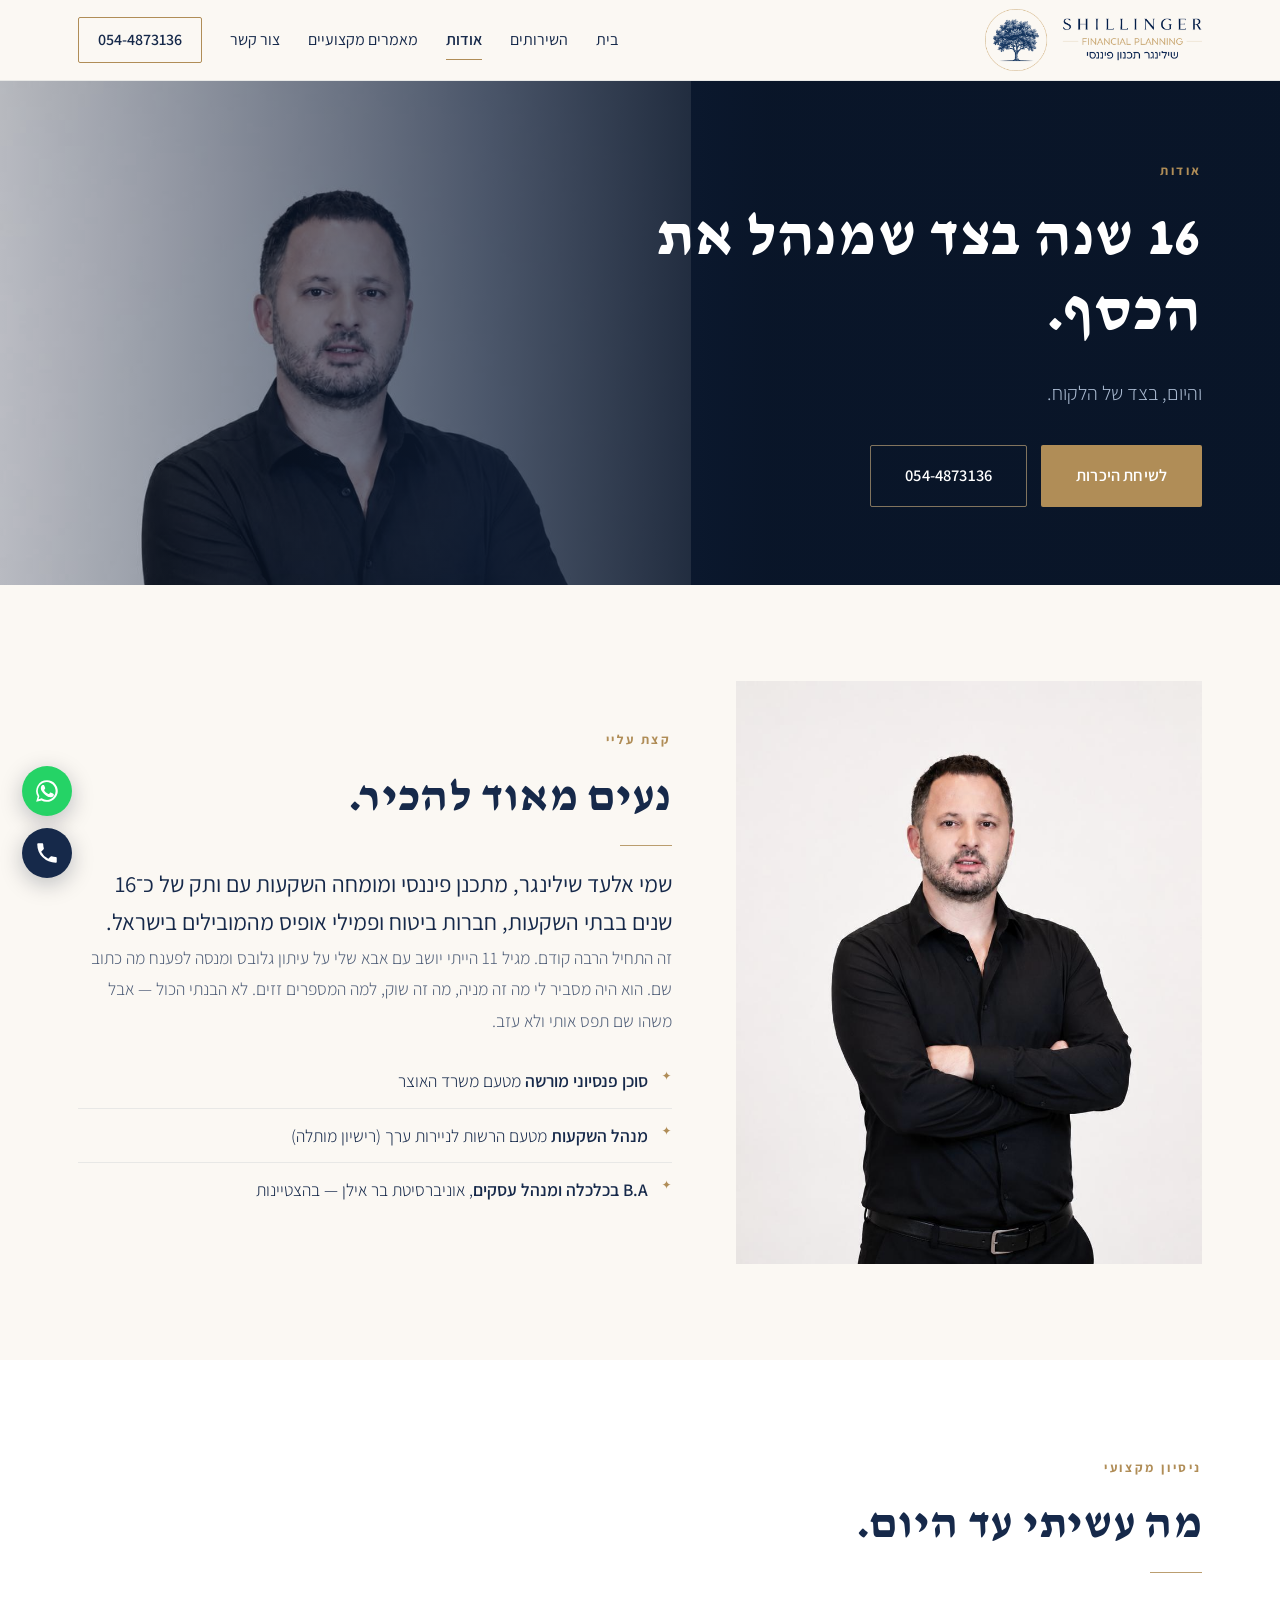
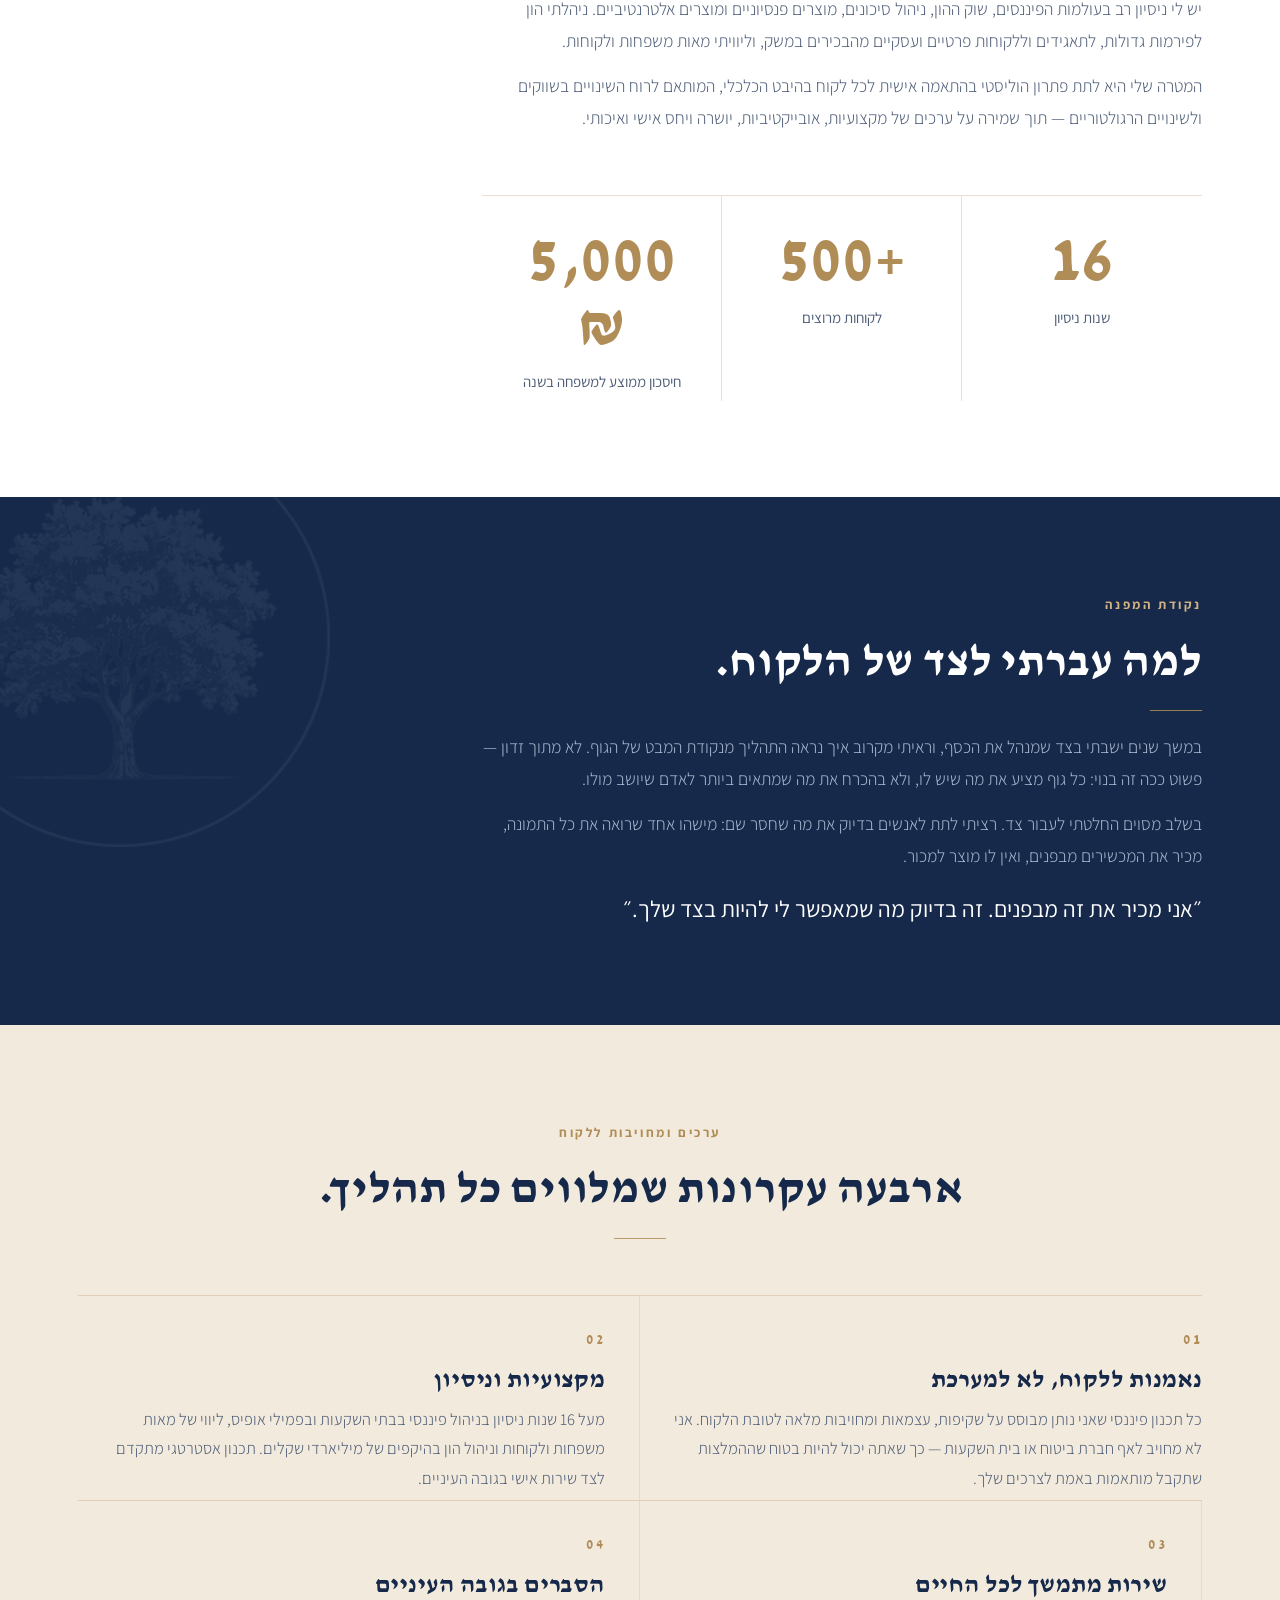
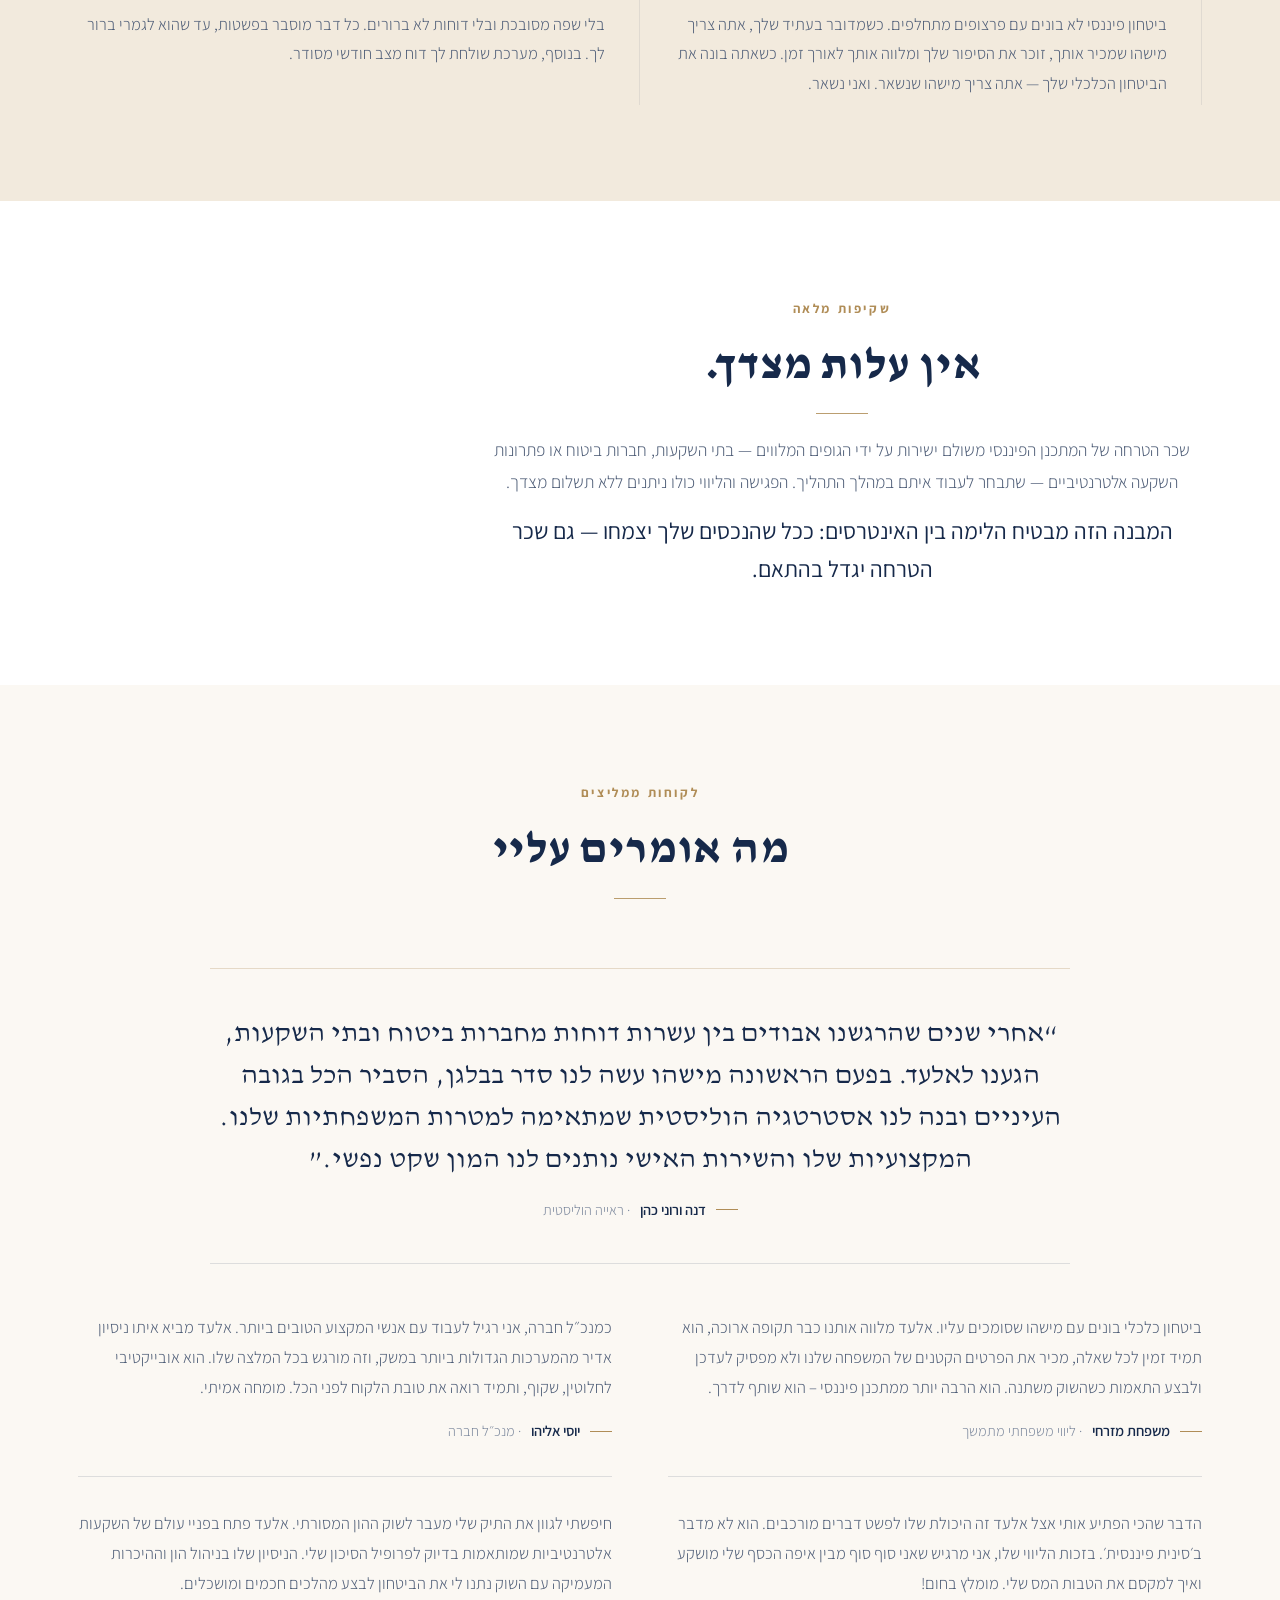
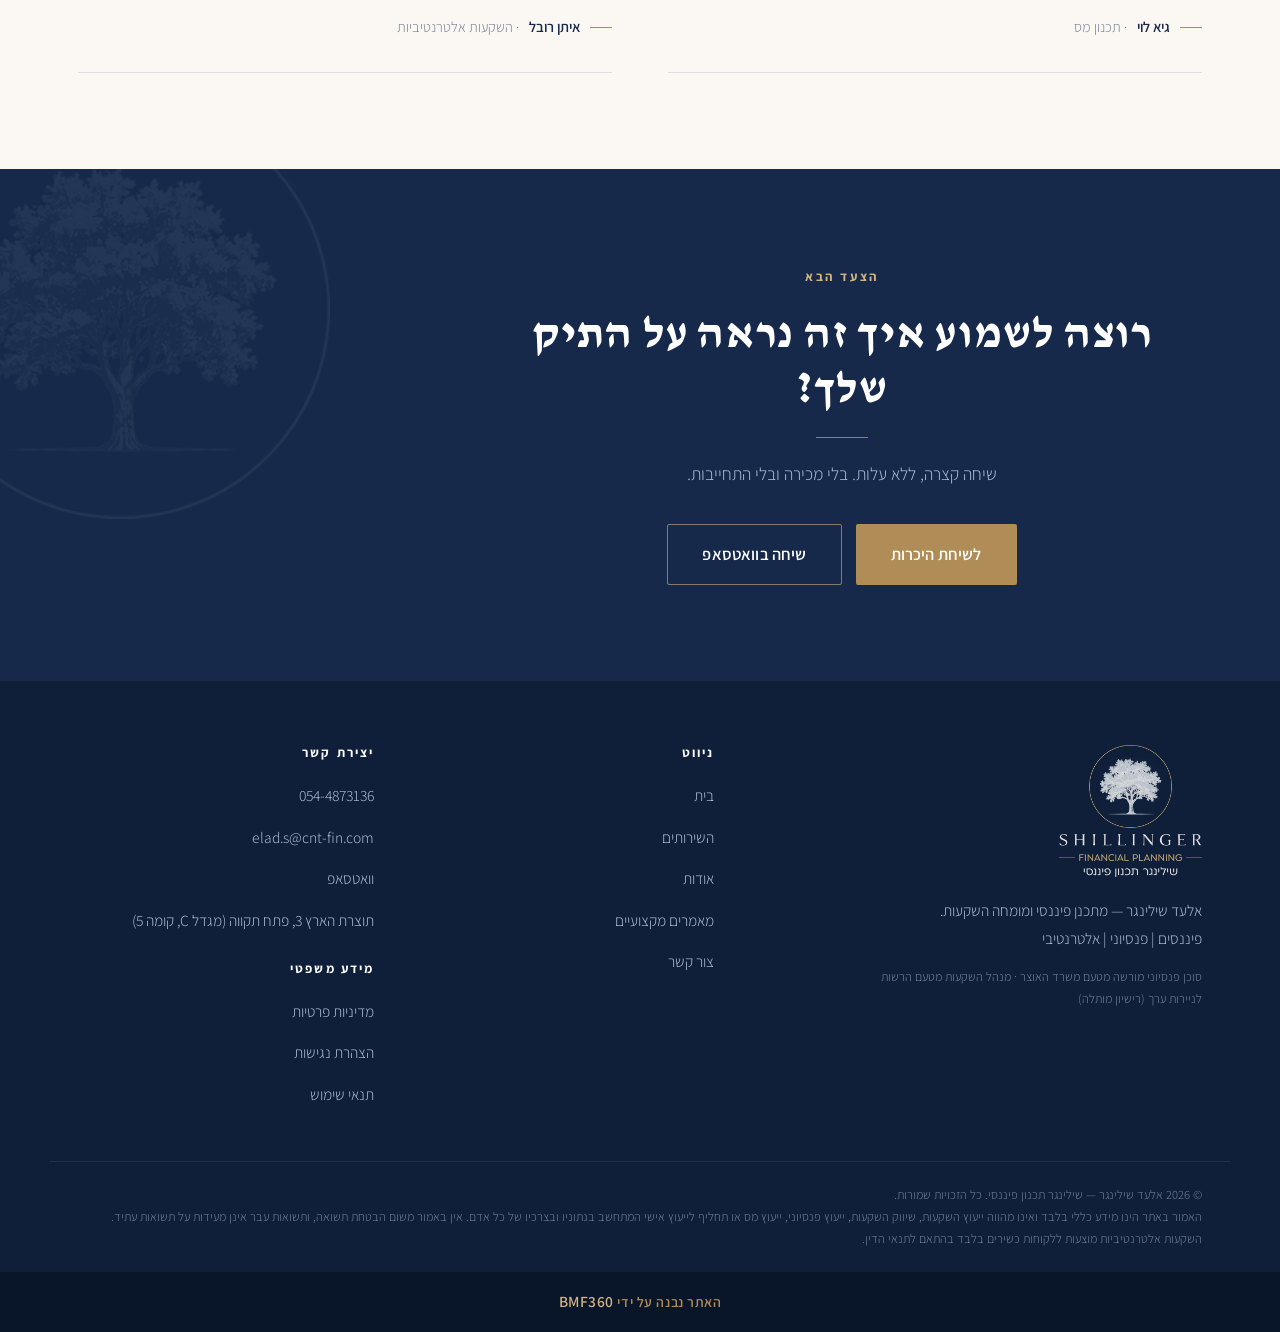
==== about.html @ 5475d2f5 "החלפת פונט הכותרות ל-David Libre - כותרות: David Libre במקום Noto Serif Hebrew. סריף עברי חם ומעוגן " ====
<!DOCTYPE html>
<html lang="he" dir="rtl">
<head>
<meta charset="utf-8">
<meta name="viewport" content="width=device-width,initial-scale=1">
<title>אודות אלעד שילינגר | מתכנן פיננסי ומומחה השקעות</title>
<meta name="description" content="אלעד שילינגר — מתכנן פיננסי ומומחה השקעות, 16 שנות ותק בבתי השקעות, חברות ביטוח ופמילי אופיס. סוכן פנסיוני מורשה ומנהל השקעות מוסמך.">
<meta property="og:title" content="אודות אלעד שילינגר | מתכנן פיננסי ומומחה השקעות">
<meta property="og:description" content="אלעד שילינגר — מתכנן פיננסי ומומחה השקעות, 16 שנות ותק בבתי השקעות, חברות ביטוח ופמילי אופיס. סוכן פנסיוני מורשה ומנהל השקעות מוסמך.">
<meta property="og:image" content="assets/img/brand/logo-horizontal.png">
<meta property="og:type" content="website">
<meta property="og:locale" content="he_IL">
<link rel="icon" type="image/png" href="assets/img/brand/favicon.png">
<link rel="preconnect" href="https://fonts.googleapis.com">
<link rel="preconnect" href="https://fonts.gstatic.com" crossorigin>
<link href="https://fonts.googleapis.com/css2?family=David+Libre:wght@400;500;700&family=Assistant:wght@200;300;400;600;700&display=swap" rel="stylesheet">
<link rel="stylesheet" href="assets/css/style.css">
<script type="application/ld+json">
{
  "@context":"https://schema.org",
  "@type":"FinancialService",
  "name":"שילינגר תכנון פיננסי",
  "founder":{"@type":"Person","name":"אלעד שילינגר","jobTitle":"מתכנן פיננסי ומומחה השקעות"},
  "telephone":"+972-54-4873136",
  "email":"elad.s@cnt-fin.com",
  "areaServed":"IL",
  "address":{"@type":"PostalAddress","streetAddress":"תוצרת הארץ 3, מגדל C קומה 5","addressLocality":"פתח תקווה","addressCountry":"IL"}
}
</script>
</head>
<body>

<header class="header">
  <div class="header__inner">
    <a class="brand" href="index.html" aria-label="שילינגר תכנון פיננסי — לעמוד הבית">
      <img src="assets/img/brand/logo-horizontal.png" alt="שילינגר תכנון פיננסי">
    </a>
    <button class="nav__toggle" aria-label="פתיחת תפריט" aria-expanded="false"><span></span><span></span><span></span></button>
    <nav class="nav">
      <a href="index.html">בית</a>
      <a href="services.html">השירותים</a>
      <a href="about.html" aria-current="page">אודות</a>
      <a href="articles.html">מאמרים מקצועיים</a>
      <a href="contact.html">צור קשר</a>
      <a class="nav__cta" href="tel:0544873136">054-4873136</a>
    </nav>
  </div>
</header>

<section class="hero hero--page">
  <img class="hero__bg" src="assets/img/elad.jpg" alt="">
  <div class="hero__inner">
    <div class="hero__content">
      <span class="eyebrow">אודות</span>
      <h1>16 שנה בצד שמנהל את הכסף.</h1>
      <p class="hero__sub">והיום, בצד של הלקוח.</p>
      <div class="btn-row">
        <a class="btn btn--primary" href="contact.html">לשיחת היכרות</a>
        <a class="btn btn--ghost-light" href="tel:0544873136">054-4873136</a>
      </div>
    </div>
  </div>
</section>

<section class="section section--cream">
  <div class="container reveal">
    <div class="split">
      <div class="split__media">
        <img src="assets/img/elad.jpg" alt="אלעד שילינגר">
      </div>
      <div>
        <span class="eyebrow">קצת עליי</span>
        <h2>נעים מאוד להכיר.</h2>
        <hr class="rule">
        <p class="lead">
          שמי אלעד שילינגר, מתכנן פיננסי ומומחה השקעות עם ותק של כ־16 שנים
          בבתי השקעות, חברות ביטוח ופמילי אופיס מהמובילים בישראל.
        </p>
        <p class="body">
          זה התחיל הרבה קודם. מגיל 11 הייתי יושב עם אבא שלי על עיתון גלובס
          ומנסה לפענח מה כתוב שם. הוא היה מסביר לי מה זה מניה, מה זה שוק,
          למה המספרים זזים. לא הבנתי הכול — אבל משהו שם תפס אותי ולא עזב.
        </p>
        <ul class="icon-list" style="margin-top:18px">
          <li><span class="ico">✦</span><span><strong>סוכן פנסיוני מורשה</strong> מטעם משרד האוצר</span></li>
          <li><span class="ico">✦</span><span><strong>מנהל השקעות</strong> מטעם הרשות לניירות ערך (רישיון מותלה)</span></li>
          <li><span class="ico">✦</span><span><strong>B.A בכלכלה ומנהל עסקים</strong>, אוניברסיטת בר אילן — בהצטיינות</span></li>
        </ul>
      </div>
    </div>
  </div>
</section>

<section class="section section--white">
  <div class="container reveal">
    <div class="shead">
      <span class="eyebrow">ניסיון מקצועי</span>
      <h2>מה עשיתי עד היום.</h2>
      <hr class="rule">
      <p class="body">
        יש לי ניסיון רב בעולמות הפיננסים, שוק ההון, ניהול סיכונים, מוצרים
        פנסיוניים ומוצרים אלטרנטיביים. ניהלתי הון לפירמות גדולות, לתאגידים
        וללקוחות פרטיים ועסקיים מהבכירים במשק, וליוויתי מאות משפחות ולקוחות.
      </p>
      <p class="body" style="margin-top:14px">
        המטרה שלי היא לתת פתרון הוליסטי בהתאמה אישית לכל לקוח בהיבט הכלכלי,
        המותאם לרוח השינויים בשווקים ולשינויים הרגולטוריים — תוך שמירה על ערכים
        של מקצועיות, אובייקטיביות, יושרה ויחס אישי ואיכותי.
      </p>
      <div class="figures">
        <div><div class="figures__n">16</div><div class="figures__l">שנות ניסיון</div></div>
        <div><div class="figures__n">+500</div><div class="figures__l">לקוחות מרוצים</div></div>
        <div><div class="figures__n">5,000 ₪</div><div class="figures__l">חיסכון ממוצע למשפחה בשנה</div></div>
      </div>
    </div>
  </div>
</section>

<section class="section section--navy">
  <div class="container reveal">
    <div class="shead">
      <span class="eyebrow">נקודת המפנה</span>
      <h2>למה עברתי לצד של הלקוח.</h2>
      <hr class="rule">
      <p class="body">
        במשך שנים ישבתי בצד שמנהל את הכסף, וראיתי מקרוב איך נראה התהליך מנקודת
        המבט של הגוף. לא מתוך זדון — פשוט ככה זה בנוי: כל גוף מציע את מה שיש לו,
        ולא בהכרח את מה שמתאים ביותר לאדם שיושב מולו.
      </p>
      <p class="body" style="margin-top:14px">
        בשלב מסוים החלטתי לעבור צד. רציתי לתת לאנשים בדיוק את מה שחסר שם:
        מישהו אחד שרואה את כל התמונה, מכיר את המכשירים מבפנים, ואין לו מוצר
        למכור.
      </p>
      <p class="lead" style="margin-top:20px">״אני מכיר את זה מבפנים. זה בדיוק מה שמאפשר לי להיות בצד שלך.״</p>
    </div>
  </div>
</section>

<section class="section section--cream2">
  <div class="container reveal">
    <div class="shead shead--center">
      <span class="eyebrow">ערכים ומחויבות ללקוח</span>
      <h2>ארבעה עקרונות שמלווים כל תהליך.</h2>
      <hr class="rule">
    </div>
    <div class="cols" style="grid-template-columns:repeat(2,1fr)">
      <article>
        <div class="cols__n">01</div>
        <h3>נאמנות ללקוח, לא למערכת</h3>
        <p>
          כל תכנון פיננסי שאני נותן מבוסס על שקיפות, עצמאות ומחויבות מלאה לטובת
          הלקוח. אני לא מחויב לאף חברת ביטוח או בית השקעות — כך שאתה יכול להיות
          בטוח שההמלצות שתקבל מותאמות באמת לצרכים שלך.
        </p>
      </article>
      <article>
        <div class="cols__n">02</div>
        <h3>מקצועיות וניסיון</h3>
        <p>
          מעל 16 שנות ניסיון בניהול פיננסי בבתי השקעות ובפמילי אופיס, ליווי של
          מאות משפחות ולקוחות וניהול הון בהיקפים של מיליארדי שקלים. תכנון
          אסטרטגי מתקדם לצד שירות אישי בגובה העיניים.
        </p>
      </article>
      <article>
        <div class="cols__n">03</div>
        <h3>שירות מתמשך לכל החיים</h3>
        <p>
          ביטחון פיננסי לא בונים עם פרצופים מתחלפים. כשמדובר בעתיד שלך, אתה צריך
          מישהו שמכיר אותך, זוכר את הסיפור שלך ומלווה אותך לאורך זמן.
          כשאתה בונה את הביטחון הכלכלי שלך — אתה צריך מישהו שנשאר. ואני נשאר.
        </p>
      </article>
      <article>
        <div class="cols__n">04</div>
        <h3>הסברים בגובה העיניים</h3>
        <p>
          בלי שפה מסובכת ובלי דוחות לא ברורים. כל דבר מוסבר בפשטות, עד שהוא
          לגמרי ברור לך. בנוסף, מערכת שולחת לך דוח מצב חודשי מסודר.
        </p>
      </article>
    </div>
  </div>
</section>

<section class="section section--white">
  <div class="container reveal center">
    <div class="shead">
      <span class="eyebrow">שקיפות מלאה</span>
      <h2>אין עלות מצדך.</h2>
      <hr class="rule">
      <p class="body">
        שכר הטרחה של המתכנן הפיננסי משולם ישירות על ידי הגופים המלווים — בתי
        השקעות, חברות ביטוח או פתרונות השקעה אלטרנטיביים — שתבחר לעבוד איתם
        במהלך התהליך. הפגישה והליווי כולו ניתנים ללא תשלום מצדך.
      </p>
      <p class="lead" style="margin-top:16px">
        המבנה הזה מבטיח הלימה בין האינטרסים: ככל שהנכסים שלך יצמחו — גם שכר הטרחה יגדל בהתאם.
      </p>
    </div>
  </div>
</section>

<section class="section section--cream" id="testimonials-about">
  <div class="container reveal">
    <div class="shead shead--center">
      <span class="eyebrow">לקוחות ממליצים</span>
      <h2>מה אומרים עליי</h2>
      <hr class="rule">
    </div>
    <div class="tst">
      <blockquote class="tst__feature">
        <p>&ldquo;אחרי שנים שהרגשנו אבודים בין עשרות דוחות מחברות ביטוח ובתי השקעות, הגענו לאלעד. בפעם הראשונה מישהו עשה לנו סדר בבלגן, הסביר הכל בגובה העיניים ובנה לנו אסטרטגיה הוליסטית שמתאימה למטרות המשפחתיות שלנו. המקצועיות שלו והשירות האישי נותנים לנו המון שקט נפשי.&rdquo;</p>
        <div class="tst__by" style="justify-content:center">דנה ורוני כהן <span>· ראייה הוליסטית</span></div>
      </blockquote>
      <div class="tst__grid">
      <article class="tst__item">
        <p>ביטחון כלכלי בונים עם מישהו שסומכים עליו. אלעד מלווה אותנו כבר תקופה ארוכה, הוא תמיד זמין לכל שאלה, מכיר את הפרטים הקטנים של המשפחה שלנו ולא מפסיק לעדכן ולבצע התאמות כשהשוק משתנה. הוא הרבה יותר ממתכנן פיננסי – הוא שותף לדרך.</p>
        <div class="tst__by">משפחת מזרחי <span>· ליווי משפחתי מתמשך</span></div>
      </article>
      <article class="tst__item">
        <p>כמנכ״ל חברה, אני רגיל לעבוד עם אנשי המקצוע הטובים ביותר. אלעד מביא איתו ניסיון אדיר מהמערכות הגדולות ביותר במשק, וזה מורגש בכל המלצה שלו. הוא אובייקטיבי לחלוטין, שקוף, ותמיד רואה את טובת הלקוח לפני הכל. מומחה אמיתי.</p>
        <div class="tst__by">יוסי אליהו <span>· מנכ״ל חברה</span></div>
      </article>
      <article class="tst__item">
        <p>הדבר שהכי הפתיע אותי אצל אלעד זה היכולת שלו לפשט דברים מורכבים. הוא לא מדבר ב׳סינית פיננסית׳. בזכות הליווי שלו, אני מרגיש שאני סוף סוף מבין איפה הכסף שלי מושקע ואיך למקסם את הטבות המס שלי. מומלץ בחום!</p>
        <div class="tst__by">גיא לוי <span>· תכנון מס</span></div>
      </article>
      <article class="tst__item">
        <p>חיפשתי לגוון את התיק שלי מעבר לשוק ההון המסורתי. אלעד פתח בפניי עולם של השקעות אלטרנטיביות שמותאמות בדיוק לפרופיל הסיכון שלי. הניסיון שלו בניהול הון וההיכרות המעמיקה עם השוק נתנו לי את הביטחון לבצע מהלכים חכמים ומושכלים.</p>
        <div class="tst__by">איתן רובל <span>· השקעות אלטרנטיביות</span></div>
      </article>
      </div>
    </div>
  </div>
</section>

<section class="section section--navy">
  <div class="container reveal center">
    <div class="shead">
      <span class="eyebrow">הצעד הבא</span>
      <h2>רוצה לשמוע איך זה נראה על התיק שלך?</h2>
      <hr class="rule">
      <p class="body">שיחה קצרה, ללא עלות. בלי מכירה ובלי התחייבות.</p>
      <div class="btn-row">
        <a class="btn btn--primary" href="contact.html">לשיחת היכרות</a>
        <a class="btn btn--ghost-light" href="https://wa.me/972544873136" target="_blank" rel="noopener">שיחה בוואטסאפ</a>
      </div>
    </div>
  </div>
</section>

<footer class="footer">
  <div class="footer__inner">
    <div class="footer__brand">
      <img src="assets/img/brand/logo-stack-light.png" alt="שילינגר תכנון פיננסי">
      <p>
        אלעד שילינגר — מתכנן פיננסי ומומחה השקעות.<br>
        פיננסים | פנסיוני | אלטרנטיבי
      </p>
      <p class="footer__lic">
        סוכן פנסיוני מורשה מטעם משרד האוצר · מנהל השקעות מטעם הרשות לניירות ערך (רישיון מותלה)
      </p>
    </div>
    <div>
      <h4>ניווט</h4>
      <ul>
        <li><a href="index.html">בית</a></li>
        <li><a href="services.html">השירותים</a></li>
        <li><a href="about.html">אודות</a></li>
        <li><a href="articles.html">מאמרים מקצועיים</a></li>
        <li><a href="contact.html">צור קשר</a></li>
      </ul>
    </div>
    <div>
      <h4>יצירת קשר</h4>
      <ul>
        <li><a href="tel:0544873136">054-4873136</a></li>
        <li><a href="mailto:elad.s@cnt-fin.com">elad.s@cnt-fin.com</a></li>
        <li><a href="https://wa.me/972544873136" target="_blank" rel="noopener">וואטסאפ</a></li>
        <li><a href="https://ul.waze.com/ul?ll=32.09045407%2C34.86086369&navigate=yes" target="_blank" rel="noopener">תוצרת הארץ 3, פתח תקווה (מגדל C, קומה 5)</a></li>
      </ul>
      <h4 style="margin-top:26px">מידע משפטי</h4>
      <ul>
        <li><a href="privacy.html">מדיניות פרטיות</a></li>
        <li><a href="accessibility.html">הצהרת נגישות</a></li>
        <li><a href="terms.html">תנאי שימוש</a></li>
      </ul>
    </div>
  </div>
  <div class="footer__legal">
    © <span id="year">2026</span> אלעד שילינגר — שילינגר תכנון פיננסי. כל הזכויות שמורות.
    <br>
    האמור באתר הינו מידע כללי בלבד ואינו מהווה ייעוץ השקעות, שיווק השקעות, ייעוץ פנסיוני, ייעוץ מס או תחליף לייעוץ אישי המתחשב בנתוניו ובצרכיו של כל אדם. אין באמור משום הבטחת תשואה, ותשואות עבר אינן מעידות על תשואות עתיד. השקעות אלטרנטיביות מוצעות ללקוחות כשירים בלבד בהתאם לתנאי הדין.
  </div>
  <div class="credit">
    <p>האתר נבנה על ידי <a href="https://bmf360.co.il" target="_blank" rel="noopener">BMF360</a></p>
  </div>
</footer>

<div class="float-actions">
  <a class="fab fab--wa" href="https://wa.me/972544873136" target="_blank" rel="noopener" aria-label="שליחת הודעה בוואטסאפ">
    <svg viewBox="0 0 24 24" aria-hidden="true"><path d="M17.5 14.4c-.3-.2-1.7-.9-2-1-.3-.1-.5-.2-.7.1-.2.3-.7 1-.9 1.2-.2.2-.3.2-.6.1-.3-.2-1.2-.5-2.3-1.4-.9-.8-1.4-1.7-1.6-2-.2-.3 0-.5.1-.6l.5-.6c.1-.2.2-.3.3-.5.1-.2 0-.4 0-.5 0-.2-.7-1.6-.9-2.2-.2-.6-.5-.5-.7-.5h-.6c-.2 0-.5.1-.8.4-.3.3-1 1-1 2.5s1.1 2.9 1.2 3.1c.2.2 2.1 3.2 5 4.5.7.3 1.3.5 1.7.6.7.2 1.4.2 1.9.1.6-.1 1.7-.7 2-1.4.2-.7.2-1.2.2-1.4-.1-.1-.3-.2-.6-.3M12 2a10 10 0 0 0-8.6 15.1L2 22l5-1.3A10 10 0 1 0 12 2m0 18.2c-1.6 0-3.2-.4-4.5-1.2l-.3-.2-3 .8.8-2.9-.2-.3A8.2 8.2 0 1 1 12 20.2"/></svg>
  </a>
  <a class="fab fab--tel" href="tel:0544873136" aria-label="חיוג לאלעד">
    <svg viewBox="0 0 24 24" aria-hidden="true"><path d="M6.6 10.8a15.1 15.1 0 0 0 6.6 6.6l2.2-2.2c.3-.3.7-.4 1-.2 1.2.4 2.4.6 3.6.6.6 0 1 .4 1 1V20c0 .6-.4 1-1 1A17 17 0 0 1 3 4c0-.6.4-1 1-1h3.5c.6 0 1 .4 1 1 0 1.3.2 2.5.6 3.6.1.4 0 .8-.2 1l-2.3 2.2Z"/></svg>
  </a>
</div>

<script src="assets/js/main.js"></script>
<script>document.getElementById('year').textContent=new Date().getFullYear()</script>
</body>
</html>
---- assets/css/style.css ----
/* ==========================================================================
   שילינגר תכנון פיננסי — מערכת עיצוב
   טיפוגרפיה: David Libre (כותרות) + Assistant (גוף)
   ========================================================================== */

:root{
  --navy:#16294A;
  --navy-deep:#0F1F3A;
  --navy-darkest:#091528;
  --gold:#B08D57;
  --gold-light:#D3B583;
  --gold-dim:rgba(176,141,87,.28);
  --teal:#2E6F82;
  --cream:#FBF8F3;
  --cream-2:#F2EADD;
  --white:#FFFFFF;

  --text:#16294A;
  --text-soft:#4E5D77;
  --text-mute:#7C889D;
  --text-on-dark:#EAEFF7;
  --text-on-dark-soft:#A9B9D0;

  --line:rgba(22,41,74,.13);
  --line-soft:rgba(22,41,74,.08);
  --line-dark:rgba(211,181,131,.28);

  --radius:4px;
  --radius-lg:6px;
  --shadow:0 2px 18px rgba(22,41,74,.06);
  --shadow-lg:0 18px 50px rgba(22,41,74,.13);

  --container:1180px;
  --measure:720px;

  --ff-display:"David Libre","Frank Ruhl Libre",Georgia,serif;
  --ff-body:"Assistant","Heebo",system-ui,-apple-system,"Segoe UI",Arial,sans-serif;
}

*,*::before,*::after{box-sizing:border-box}
html{scroll-behavior:smooth;scroll-padding-top:86px}

body{
  margin:0;
  font-family:var(--ff-body);
  font-weight:300;
  font-size:17.5px;
  line-height:1.8;
  color:var(--text);
  background:var(--cream);
  -webkit-font-smoothing:antialiased;
  text-rendering:optimizeLegibility;
}

img{max-width:100%;display:block}
a{color:inherit;text-decoration:none}

/* Typography -------------------------------------------------------------- */
h1,h2,h3,h4{
  font-family:var(--ff-display);font-weight:700;margin:0;
  line-height:1.2;letter-spacing:-.005em;
}
h1{font-size:clamp(35px,5.4vw,62px);font-weight:700;letter-spacing:-.005em}
h2{font-size:clamp(29px,3.9vw,46px)}
h3{font-size:clamp(20px,2.1vw,25px)}
h4{font-size:19px}
p{margin:0}
strong{font-weight:600}

.eyebrow{
  font-family:var(--ff-body);font-size:13px;font-weight:700;
  letter-spacing:.2em;color:var(--gold);display:block;margin-bottom:18px;
}
.section--navy .eyebrow,.section--navy-deep .eyebrow{color:var(--gold-light)}

.lead{font-size:clamp(19px,2.1vw,23px);font-weight:400;line-height:1.65;color:var(--text)}
.section--navy .lead,.section--navy-deep .lead{color:var(--white)}
.body{font-weight:300;color:var(--text-soft)}
.section--navy .body,.section--navy-deep .body{color:var(--text-on-dark-soft)}
.center{text-align:center}
.narrow{max-width:var(--measure);margin-inline:auto}

.rule{width:52px;height:1px;background:var(--gold);border:0;margin:20px 0;opacity:.85}
.center .rule{margin-inline:auto}

/* Layout ------------------------------------------------------------------ */
.container{width:100%;max-width:var(--container);margin-inline:auto;padding:96px 28px}
.section{position:relative;overflow:hidden}
.section--cream{background:var(--cream)}
.section--cream2{background:var(--cream-2)}
.section--white{background:var(--white)}
.section--navy{background:var(--navy);color:var(--text-on-dark)}
.section--navy-deep{background:var(--navy-deep);color:var(--text-on-dark)}
.section--navy h1,.section--navy h2,.section--navy h3,.section--navy h4,
.section--navy-deep h1,.section--navy-deep h2,.section--navy-deep h3,.section--navy-deep h4{color:var(--white)}

/* סמל העץ כווטרמארק עדין */
.section--navy::before,.section--navy-deep::before{
  content:"";position:absolute;inset-inline-end:-90px;top:-70px;
  width:420px;height:420px;pointer-events:none;
  background:url("../img/brand/icon.png") no-repeat center/contain;
  opacity:.06;filter:brightness(2.4) saturate(0);
}

/* Header ------------------------------------------------------------------ */
.header{
  position:sticky;top:0;z-index:60;background:rgba(251,248,243,.9);
  backdrop-filter:blur(14px);border-bottom:1px solid var(--line-soft);
}
.header__inner{
  max-width:var(--container);margin-inline:auto;padding:9px 28px;
  display:flex;align-items:center;gap:24px;
}
.brand{display:flex;align-items:center;flex-shrink:0}
.brand img{height:62px;width:auto}

.nav{margin-inline-start:auto;display:flex;align-items:center;gap:28px}
.nav a{font-size:16px;font-weight:400;color:var(--navy);position:relative;padding:6px 0}
.nav a::after{
  content:"";position:absolute;inset-inline-start:0;bottom:0;height:1px;width:0;
  background:var(--gold);transition:width .5s ease;
}
.nav a:hover::after,.nav a[aria-current="page"]::after{width:100%}
.nav a[aria-current="page"]{font-weight:600}
.nav__cta{
  background:transparent;color:var(--navy)!important;border:1px solid var(--gold);
  padding:8px 19px!important;border-radius:2px;font-weight:600!important;
  direction:ltr;transition:background .45s ease,color .45s ease;
}
.nav__cta::after{display:none}
.nav__cta:hover{background:var(--navy);color:var(--white)!important;border-color:var(--navy)}

.nav__toggle{display:none;margin-inline-start:auto;background:none;border:0;padding:8px;cursor:pointer}
.nav__toggle span{display:block;width:24px;height:1.5px;background:var(--navy);margin:5px 0;transition:.25s}

/* Buttons ----------------------------------------------------------------- */
.btn{
  display:inline-flex;align-items:center;justify-content:center;gap:10px;
  font-family:var(--ff-body);font-size:16.5px;font-weight:600;letter-spacing:.01em;
  padding:15px 34px;border-radius:2px;border:1px solid transparent;cursor:pointer;
  transition:background .45s ease,color .45s ease,border-color .45s ease;
}
.btn--primary{background:var(--gold);color:#fff}
.btn--primary:hover{background:var(--navy)}
.btn--outline{background:transparent;color:var(--navy);border-color:var(--navy)}
.btn--outline:hover{background:var(--navy);color:var(--white)}
.btn--ghost-light{background:transparent;color:var(--white);border-color:rgba(211,181,131,.6)}
.btn--ghost-light:hover{background:var(--white);color:var(--navy);border-color:var(--white)}
.btn-row{display:flex;flex-wrap:wrap;gap:14px;margin-top:34px}
.center .btn-row,.btn-row.center{justify-content:center}

/* Hero -------------------------------------------------------------------- */
.hero{
  min-height:88vh;display:flex;align-items:center;
  background:var(--navy-deep);color:var(--text-on-dark);
  position:relative;overflow:hidden;
}
.hero__bg{
  position:absolute;left:0;top:0;height:100%;width:54%;
  object-fit:cover;object-position:top center;filter:grayscale(.45) contrast(1.05);
}
.hero::after{
  content:"";position:absolute;inset:0;z-index:1;pointer-events:none;
  background:linear-gradient(to left,
    rgba(9,21,40,.98) 0%,rgba(9,21,40,.96) 40%,
    rgba(15,31,58,.74) 62%,rgba(15,31,58,.26) 100%);
}
.hero__inner{
  position:relative;z-index:2;max-width:var(--container);margin-inline:auto;
  padding:80px 28px;width:100%;
}
.hero__content{max-width:660px}
.hero h1{color:var(--white)}
.hero h1 .accent{color:var(--gold-light);display:block;font-weight:400}
.hero__sub{
  margin-top:26px;font-size:clamp(17px,1.9vw,20px);font-weight:300;
  line-height:1.8;color:var(--text-on-dark-soft);max-width:570px;
}
.hero__meta{
  margin-top:40px;padding-top:24px;border-top:1px solid rgba(211,181,131,.22);
  display:flex;flex-wrap:wrap;gap:10px 32px;font-size:14.5px;font-weight:500;
  color:var(--gold-light);letter-spacing:.02em;
}
.hero--page{min-height:auto}
.hero--page .hero__inner{padding:78px 28px}
.hero--slim .hero__inner{padding:58px 28px}


/* ==========================================================================
   סקשן העץ — גדילה לפי גלילה
   ========================================================================== */
.tree{background:var(--cream);position:relative}
.tree__intro .container{padding-bottom:0}

.tree__scroll{height:420vh;position:relative}
.tree__sticky{
  position:sticky;top:0;height:100vh;display:flex;align-items:center;
  overflow:hidden;
}
.tree__inner{
  width:100%;max-width:var(--container);margin-inline:auto;padding:0 28px;
  display:grid;grid-template-columns:1fr 1fr;gap:60px;align-items:center;
}

/* — הבמה — */
.tree__stage{
  position:relative;aspect-ratio:1;width:100%;max-width:520px;
  margin-inline:auto;display:grid;place-items:center;
}
.tree__ring{
  position:absolute;inset:0;width:100%;height:100%;
  transform:rotate(-90deg);overflow:visible;
}
.tree__ring circle{
  fill:none;stroke:var(--gold);stroke-width:.7;
  stroke-dasharray:610;
  stroke-dashoffset:calc(610 - 610 * var(--ring, 0));
  opacity:.75;
}
.tree__mask{
  position:relative;width:82%;
  /* חשיפה מלמטה כלפי מעלה, כמו עץ שגדל */
  clip-path:inset(calc((1 - var(--grow, 0)) * 100%) 0 0 0);
  transform:translateY(1.5%);
}
.tree__mask img{width:100%;height:auto}
.tree__ground{
  position:absolute;bottom:9%;inset-inline:14%;height:1px;
  background:linear-gradient(to left,transparent,var(--gold),transparent);
  opacity:calc(.15 + var(--grow, 0) * .5);
}

/* — הפאנלים — */
.tree__panels{position:relative;min-height:290px}
.tree__panel{
  position:absolute;inset:0;display:flex;flex-direction:column;
  justify-content:center;max-width:480px;
  opacity:0;transform:translateY(16px);
  transition:opacity .85s cubic-bezier(.4,0,.2,1),transform .85s cubic-bezier(.4,0,.2,1);
  pointer-events:none;
}
.tree__panel.is-on{opacity:1;transform:none;pointer-events:auto}
.tree__step{
  font-family:var(--ff-body);font-size:12.5px;font-weight:700;
  letter-spacing:.24em;color:var(--gold);margin-bottom:18px;
  display:flex;align-items:center;gap:14px;
}
.tree__step::after{content:"";flex:1;height:1px;background:var(--gold-dim);max-width:70px}
.tree__panel h3{font-size:clamp(24px,2.9vw,34px);margin-bottom:16px;line-height:1.25}
.tree__panel p{color:var(--text-soft);font-size:17.5px;line-height:1.85}

/* — מובייל: ללא sticky, הכול נפרש — */
@media (max-width:900px){
  .tree__scroll{height:auto}
  .tree__sticky{position:static;height:auto;padding:8px 0 56px}
  .tree__inner{grid-template-columns:1fr;gap:34px}
  .tree__stage{max-width:280px}
  .tree__mask{clip-path:none}
  .tree__ring circle{stroke-dashoffset:0}
  .tree__panels{min-height:0;display:flex;flex-direction:column;gap:34px}
  .tree__panel{
    position:static;opacity:1;transform:none;pointer-events:auto;
    max-width:none;padding-top:26px;border-top:1px solid var(--line);
  }
  .tree__panel:first-child{border-top:0;padding-top:0}
}
@media (prefers-reduced-motion:reduce){
  .tree__mask{clip-path:none}
  .tree__ring circle{stroke-dashoffset:0}
  .tree__panel{transition:none}
}

/* Section head ------------------------------------------------------------ */
.shead{max-width:var(--measure)}
.shead--center{margin-inline:auto;text-align:center}
.shead--center .rule{margin-inline:auto}
.shead p{margin-top:6px}

/* ==========================================================================
   פריסות תוכן — מגוון במקום רשת ריבועים אחידה
   ========================================================================== */

/* 1. טורים עריכתיים: קו זהב עליון + ספרה, ללא מסגרת */
.cols{display:grid;grid-template-columns:repeat(3,1fr);gap:0;margin-top:56px}
.cols > *{
  padding:30px 34px 6px;border-top:1px solid var(--gold-dim);
  border-inline-start:1px solid var(--line-soft);
}
.cols > *:first-child{border-inline-start:0;padding-inline-start:0}
.cols > *:last-child{padding-inline-end:0}
.cols__n{
  font-family:var(--ff-display);font-size:15px;font-weight:700;
  color:var(--gold);letter-spacing:.1em;margin-bottom:12px;
}
.cols h3{margin-bottom:10px}
.cols p{color:var(--text-soft);font-size:16.5px}
.section--navy .cols > *,.section--navy-deep .cols > *{border-inline-start-color:rgba(255,255,255,.09)}
.section--navy .cols p,.section--navy-deep .cols p{color:var(--text-on-dark-soft)}

/* 2. רשימת נימוקים: ספרה גדולה + קו הפרדה דק, שני טורים */
.reasons{
  margin-top:54px;display:grid;grid-template-columns:repeat(2,1fr);
  column-gap:64px;
}
.reasons__item{
  display:flex;gap:20px;align-items:flex-start;
  padding:26px 0;border-top:1px solid rgba(255,255,255,.1);
}
.section--cream .reasons__item,.section--white .reasons__item,
.section--cream2 .reasons__item{border-top-color:var(--line)}
.reasons__n{
  font-family:var(--ff-display);font-size:34px;font-weight:700;line-height:1;
  color:var(--gold);opacity:.55;flex-shrink:0;min-width:44px;
}
.reasons__item h3{font-size:20px;margin-bottom:6px}
.reasons__item p{font-size:16.5px;color:var(--text-on-dark-soft)}
.section--cream .reasons__item p,.section--white .reasons__item p,
.section--cream2 .reasons__item p{color:var(--text-soft)}

/* 3. ציטוט עריכתי רחב (pull quote) */
.pullquote{
  position:relative;max-width:900px;margin-inline:auto;text-align:center;padding:8px 0;
}
.pullquote p{
  font-family:var(--ff-display);font-size:clamp(24px,3.3vw,38px);
  font-weight:400;line-height:1.45;color:var(--white);
}
.section--cream .pullquote p,.section--white .pullquote p,
.section--cream2 .pullquote p{color:var(--navy)}
.pullquote cite{
  display:block;margin-top:24px;font-family:var(--ff-body);font-style:normal;
  font-size:14px;font-weight:600;letter-spacing:.18em;color:var(--gold);
}

/* 4. שורת נתונים עם קווים אנכיים */
.figures{
  display:grid;grid-template-columns:repeat(3,1fr);margin-top:62px;
  border-top:1px solid rgba(211,181,131,.25);
}
.figures > div{
  padding:34px 24px 6px;text-align:center;
  border-inline-start:1px solid rgba(255,255,255,.1);
}
.figures > div:first-child{border-inline-start:0}
.figures__n{
  font-family:var(--ff-display);font-size:clamp(42px,6vw,64px);font-weight:700;
  line-height:1;color:var(--gold-light);
}
.figures__l{margin-top:10px;font-size:15px;font-weight:400;color:var(--text-on-dark-soft)}
.section--white .figures{border-top-color:var(--gold-dim)}
.section--white .figures > div{border-inline-start-color:var(--line)}
.section--white .figures__n{color:var(--gold)}
.section--white .figures__l{color:var(--text-soft)}

/* 5. תהליך — ציר אנכי ללא כרטיסים */
.steps{margin-top:52px;position:relative;padding-inline-start:64px}
.steps::before{
  content:"";position:absolute;inset-inline-start:19px;top:14px;bottom:26px;
  width:1px;background:var(--gold-dim);
}
.steps__item{position:relative;padding:0 0 42px}
.steps__item:last-child{padding-bottom:0}
.steps__dot{
  position:absolute;inset-inline-start:-64px;top:2px;
  width:38px;height:38px;border-radius:50%;
  background:var(--cream);border:1px solid var(--gold);color:var(--gold);
  display:grid;place-items:center;font-family:var(--ff-display);
  font-weight:700;font-size:16px;
}
.section--cream2 .steps__dot{background:var(--cream-2)}
.section--white .steps__dot{background:var(--white)}
.steps__item h3{margin-bottom:8px}
.steps__item p{color:var(--text-soft);max-width:620px}

/* 6. רשימות סימון */
.icon-list{list-style:none;margin:0;padding:0}
.icon-list li{
  display:flex;gap:14px;align-items:flex-start;padding:11px 0;font-weight:300;
  border-bottom:1px solid var(--line-soft);
}
.section--navy .icon-list li,.section--navy-deep .icon-list li{
  border-bottom-color:rgba(255,255,255,.08);color:var(--text-on-dark-soft);
}
.icon-list li:last-child{border-bottom:0}
.icon-list .ico{
  flex:0 0 auto;margin-top:5px;font-size:12px;line-height:1;color:var(--gold);
}
.section--navy .ico,.section--navy-deep .ico{color:var(--gold-light)}

/* 7. כרטיסי שירות — גבוהים, עם מספר גדול ברקע */
.svc{display:grid;grid-template-columns:repeat(3,1fr);gap:1px;margin-top:56px;background:var(--line)}
.svc__item{
  position:relative;background:var(--white);padding:44px 34px 38px;
  overflow:hidden;transition:background .55s ease;
}
.svc__item::before{
  content:attr(data-n);position:absolute;inset-inline-end:14px;top:-10px;
  font-family:var(--ff-display);font-size:110px;font-weight:700;
  color:var(--gold);opacity:.08;line-height:1;pointer-events:none;
}
.svc__item:hover{background:var(--cream)}
.svc__item h3{margin-bottom:14px;position:relative}
.svc__item p{color:var(--text-soft);font-size:16.5px}
.svc__link{
  display:inline-block;margin-top:22px;font-weight:600;font-size:15.5px;
  color:var(--navy);border-bottom:1px solid var(--gold);padding-bottom:2px;
  transition:color .3s ease;
}
.svc__link:hover{color:var(--gold)}

/* 8. המלצות — אחת מודגשת + שאר בפריסה לא סימטרית */
.tst{margin-top:52px;display:grid;gap:0}
.tst__feature{
  padding:44px 0 40px;border-top:1px solid var(--gold-dim);
  border-bottom:1px solid var(--line);text-align:center;max-width:860px;margin-inline:auto;
}
.tst__feature p{
  font-family:var(--ff-display);font-size:clamp(20px,2.5vw,27px);
  font-weight:400;line-height:1.55;color:var(--navy);
}
.tst__grid{display:grid;grid-template-columns:repeat(2,1fr);column-gap:56px}
.tst__item{padding:32px 0;border-bottom:1px solid var(--line)}
.tst__item p{color:var(--text-soft);font-size:16.5px;line-height:1.8}
.tst__by{
  margin-top:16px;font-size:14.5px;font-weight:600;color:var(--navy);
  display:flex;align-items:center;gap:10px;
}
.tst__by::before{content:"";width:22px;height:1px;background:var(--gold);flex-shrink:0}
.tst__by span{font-weight:300;color:var(--text-mute)}

/* 9. Split — טקסט + תמונה */
.split{display:grid;grid-template-columns:0.88fr 1.12fr;gap:64px;align-items:center}
.split__media{position:relative}
.split__media img{
  width:100%;aspect-ratio:4/5;object-fit:cover;object-position:center top;
  filter:grayscale(.2);
}
.split__media::after{
  content:"";position:absolute;inset-inline-end:-18px;bottom:-18px;
  width:55%;height:55%;border:1px solid var(--gold);z-index:-1;
}

/* 10. לוגואים */
.logos{
  display:flex;flex-wrap:wrap;justify-content:center;
  gap:1px;margin-top:44px;
}
.logo-tile{
  flex:1 1 160px;max-width:calc(100% / 6 - 1px);
  display:grid;place-items:center;height:104px;padding:20px 24px;
  background:var(--white);outline:1px solid var(--line);
  transition:background .3s ease;
}
.logo-tile img{
  max-height:100%;max-width:100%;width:auto;object-fit:contain;
  filter:grayscale(1);opacity:.5;transition:filter .5s ease,opacity .5s ease;
}
.logo-tile:hover{background:var(--cream)}
.logo-tile:hover img{filter:none;opacity:1}
.logos__note{margin-top:24px;font-size:13.5px;color:var(--text-mute)}

/* 11. מאמרים */
.posts{display:grid;grid-template-columns:repeat(3,1fr);gap:1px;margin-top:56px;background:var(--line)}
.post{
  background:var(--cream);padding:36px 30px 34px;display:flex;flex-direction:column;
  transition:background .55s ease;
}
.post:hover{background:var(--white)}
.post__tag{
  font-size:12px;font-weight:700;letter-spacing:.16em;color:var(--gold);margin-bottom:16px;
}
.post h3{font-size:21px;margin-bottom:12px}
.post p{color:var(--text-soft);font-size:16px;flex:1}
.post__soon{
  margin-top:22px;font-size:14px;font-weight:600;color:var(--text-mute);letter-spacing:.06em;
}

/* 12. כרטיסים (נותרו רק היכן שבאמת נדרש) */
.grid{display:grid;gap:1px}
.grid-2{grid-template-columns:repeat(2,1fr)}
.grid-3{grid-template-columns:repeat(3,1fr)}
.card{background:var(--white);padding:32px 30px;border:1px solid var(--line)}
.card h3{margin-bottom:10px}
.card p{color:var(--text-soft)}
.card--dark{background:rgba(255,255,255,.04);border:1px solid rgba(255,255,255,.09)}
.card--dark p{color:var(--text-on-dark-soft)}

/* 13. FAQ — אקורדיון שטוח */
.faq{margin-top:52px;max-width:900px;margin-inline:auto}
.faq__item{padding:26px 0;border-bottom:1px solid rgba(255,255,255,.1)}
.faq__item:first-child{border-top:1px solid rgba(255,255,255,.1)}
.section--cream .faq__item,.section--white .faq__item{border-color:var(--line)}
.faq__item h3{font-size:20px;margin-bottom:8px;display:flex;gap:14px}
.faq__item h3::before{content:"—";color:var(--gold);font-family:var(--ff-body);font-weight:300}
.faq__item p{color:var(--text-on-dark-soft);padding-inline-start:32px}
.section--cream .faq__item p,.section--white .faq__item p{color:var(--text-soft)}

/* Form -------------------------------------------------------------------- */
.form-wrap{background:var(--white);padding:42px 38px;box-shadow:var(--shadow-lg)}
.form-grid{display:grid;grid-template-columns:repeat(2,1fr);gap:20px}
.field{display:flex;flex-direction:column;gap:7px}
.field--full{grid-column:1 / -1}
.field label{font-size:13.5px;font-weight:600;color:var(--navy);letter-spacing:.04em}
.field input,.field select,.field textarea{
  font-family:var(--ff-body);font-size:16px;font-weight:300;color:var(--text);
  padding:11px 2px;border:0;border-bottom:1px solid var(--line);background:transparent;
  transition:border-color .25s ease;
}
.field input:focus,.field select:focus,.field textarea:focus{
  outline:none;border-bottom-color:var(--gold);
}
.field textarea{resize:vertical;min-height:80px;border:1px solid var(--line);padding:12px}
.field--check label{
  flex-direction:row;align-items:flex-start;gap:10px;
  font-weight:300;font-size:14px;color:var(--text-soft);cursor:pointer;letter-spacing:0;
}
.field--check input{flex:0 0 17px;width:17px;height:17px;margin-top:4px;accent-color:var(--gold);padding:0}
.field--check a{color:var(--teal);text-decoration:underline}
.form-note{margin-top:16px;font-size:13px;color:var(--text-mute);line-height:1.6}
.form-msg{
  margin-top:16px;padding:14px 16px;background:rgba(46,111,130,.08);
  color:var(--teal);font-weight:600;display:none;
}
.form-msg.is-visible{display:block}

.contact-lines{
  margin-top:34px;padding-top:26px;border-top:1px solid rgba(211,181,131,.25);
  display:flex;flex-direction:column;gap:12px;font-size:16px;
}
.contact-lines a{color:var(--text-on-dark-soft)}
.contact-lines a:hover{color:var(--gold-light)}
.contact-lines strong{color:var(--white);font-weight:600;margin-inline-end:8px}

/* Legal pages ------------------------------------------------------------- */
.legal{max-width:800px;margin-inline:auto}
.legal__updated{
  font-size:13px;font-weight:700;letter-spacing:.14em;color:var(--gold);
  padding-bottom:18px;border-bottom:1px solid var(--line);
}
.legal__intro{
  margin-top:26px;font-size:18px;line-height:1.85;color:var(--text);
  border-inline-start:2px solid var(--gold);padding:4px 24px;
}
.legal__sec{margin-top:44px}
.legal__sec h2{font-size:clamp(21px,2.3vw,26px);margin-bottom:14px;display:flex;gap:14px;align-items:baseline}
.legal__num{font-family:var(--ff-body);font-size:15px;font-weight:700;color:var(--gold);flex-shrink:0}
.legal__sec p{margin-top:13px;color:var(--text-soft);line-height:1.9}
.legal__sec p strong{color:var(--text)}
.legal__sec a{color:var(--teal);font-weight:600;text-decoration:underline;text-underline-offset:3px}
.legal__sec a:hover{color:var(--gold)}
.legal__list{margin:16px 0 0;padding:0;list-style:none}
.legal__list li{
  position:relative;padding-inline-start:20px;margin-bottom:11px;
  color:var(--text-soft);line-height:1.85;
}
.legal__list li::before{
  content:"";position:absolute;inset-inline-start:2px;top:.85em;
  width:8px;height:1px;background:var(--gold);
}
.legal__list li strong{color:var(--text)}
.legal__contact{margin-top:52px;background:var(--white);padding:34px 32px;border-top:2px solid var(--gold)}
.legal__contact h2{display:block;font-size:22px}
.todo{
  display:inline-block;background:rgba(176,141,87,.15);color:var(--gold);
  font-size:12.5px;font-weight:700;padding:1px 8px;
}

/* Footer ------------------------------------------------------------------ */
.footer{background:var(--navy-deep);color:var(--text-on-dark-soft)}
.footer__inner{
  max-width:var(--container);margin-inline:auto;padding:64px 28px 52px;
  display:grid;grid-template-columns:1.5fr 1fr 1fr;gap:44px;
}
.footer h4{
  color:var(--white);font-family:var(--ff-body);font-size:13px;font-weight:700;
  letter-spacing:.16em;margin-bottom:18px;
}
.footer a{color:var(--text-on-dark-soft);font-size:15.5px}
.footer a:hover{color:var(--gold-light)}
.footer ul{list-style:none;margin:0;padding:0;display:flex;flex-direction:column;gap:10px}
.footer__brand img{height:132px;width:auto}
.footer__brand p{margin-top:20px;max-width:330px;font-size:15.5px;line-height:1.75}
.footer__lic{margin-top:14px!important;font-size:12.5px!important;color:rgba(169,185,208,.65)}
.footer__legal{
  border-top:1px solid rgba(255,255,255,.08);max-width:var(--container);
  margin-inline:auto;padding:22px 28px;font-size:12.5px;
  color:rgba(169,185,208,.62);line-height:1.75;
}
.credit{background:var(--navy-darkest);text-align:center;padding:16px 28px}
.credit p{font-size:14px;font-weight:600;color:var(--gold);letter-spacing:.04em}
.credit a{color:var(--gold-light)}

/* Floating actions -------------------------------------------------------- */
.float-actions{
  position:fixed;inset-inline-end:22px;bottom:22px;z-index:80;
  display:flex;flex-direction:column;gap:12px;
}
.fab{
  width:50px;height:50px;border-radius:50%;display:grid;place-items:center;
  box-shadow:0 6px 22px rgba(9,21,40,.25);transition:transform .25s ease;
}
.fab:hover{transform:translateY(-3px)}
.fab svg{width:26px;height:26px;fill:#fff}
.fab--wa{background:#25D366}
.fab--tel{background:var(--navy)}

/* Reveal ------------------------------------------------------------------ */
.reveal{opacity:0;transform:translateY(18px);
  transition:opacity 1.1s cubic-bezier(.4,0,.2,1),transform 1.1s cubic-bezier(.4,0,.2,1)}
.reveal.is-in{opacity:1;transform:none}
@media (prefers-reduced-motion:reduce){
  .reveal{opacity:1;transform:none;transition:none}
  html{scroll-behavior:auto}
}

/* Responsive -------------------------------------------------------------- */
@media (max-width:1000px){
  .cols,.svc,.posts,.figures,.grid-3{grid-template-columns:repeat(2,1fr)}
  .reasons,.tst__grid{grid-template-columns:1fr;column-gap:0}
  .split{grid-template-columns:1fr;gap:38px}
  .split__media{max-width:400px;margin-inline:auto}
  .hero__bg{width:100%}
  .hero::after{background:linear-gradient(to bottom,rgba(9,21,40,.84) 0%,rgba(9,21,40,.96) 45%,rgba(9,21,40,.98) 100%)}
  .footer__inner{grid-template-columns:1fr 1fr}
  .figures{grid-template-columns:1fr}
  .figures > div{border-inline-start:0;border-top:1px solid var(--line-soft);text-align:start;padding-inline:0}
  .figures > div:first-child{border-top:0}
}

@media (max-width:720px){
  body{font-size:16.5px}
  .container{padding:56px 20px}
  .cols,.svc,.posts,.grid-2,.grid-3{grid-template-columns:1fr}
  .cols > *{border-inline-start:0;padding-inline:0}
  .svc__item,.post{padding-inline:22px}
  .form-grid{grid-template-columns:1fr}
  .form-wrap{padding:28px 22px}
  .footer__inner{grid-template-columns:1fr;padding:48px 20px}
  .hero__inner,.hero--page .hero__inner{padding:64px 20px}
  .steps{padding-inline-start:52px}
  .steps__dot{inset-inline-start:-52px;width:32px;height:32px;font-size:14px}
  .steps::before{inset-inline-start:16px}
  .btn{width:100%}
  .btn-row{flex-direction:column}
  .section--navy::before,.section--navy-deep::before{width:250px;height:250px}

  .brand img{height:50px}
  .nav__toggle{display:block}
  .nav{
    position:absolute;top:100%;inset-inline:0;background:var(--cream);
    border-bottom:1px solid var(--line);flex-direction:column;align-items:stretch;
    gap:0;padding:8px 20px 20px;display:none;
  }
  .nav.is-open{display:flex}
  .nav a{padding:13px 0;border-bottom:1px solid var(--line-soft)}
  .nav a::after{display:none}
  .nav__cta{margin-top:14px;text-align:center;border-bottom:1px solid var(--gold)!important}
}
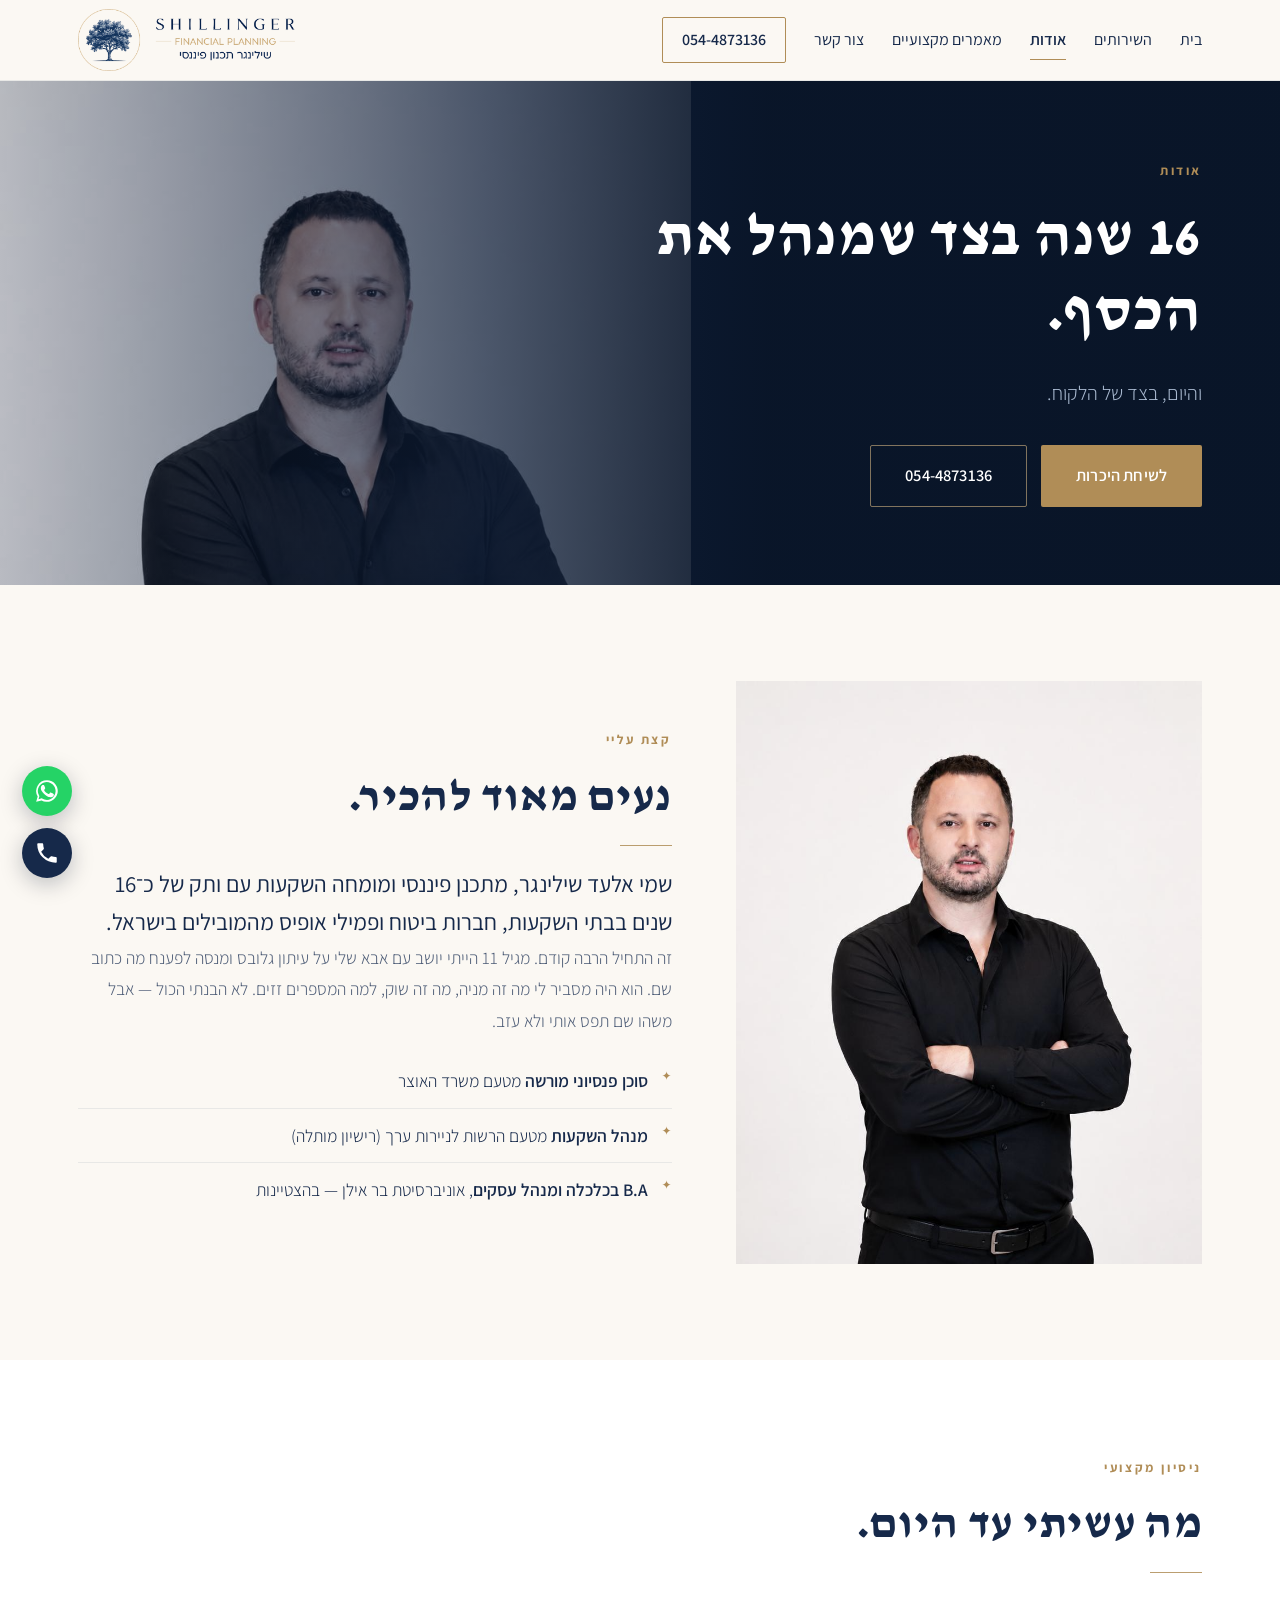
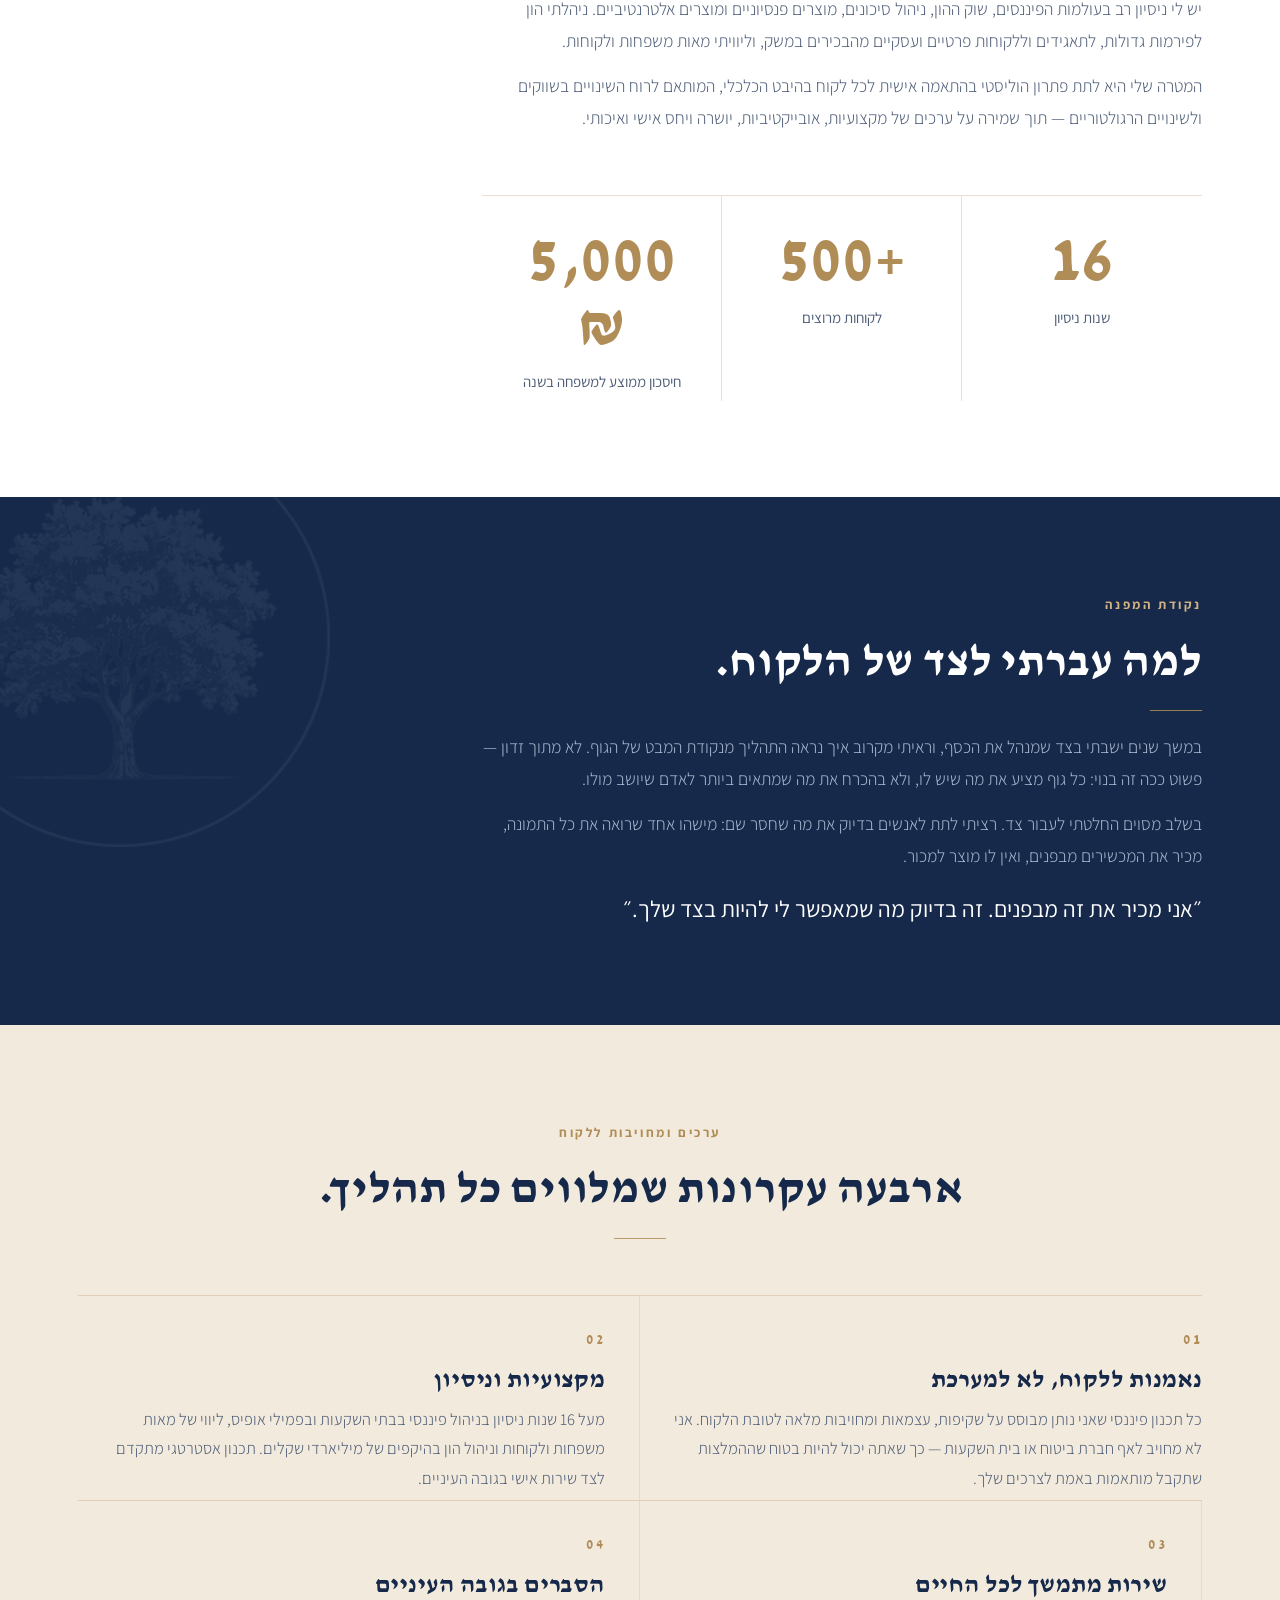
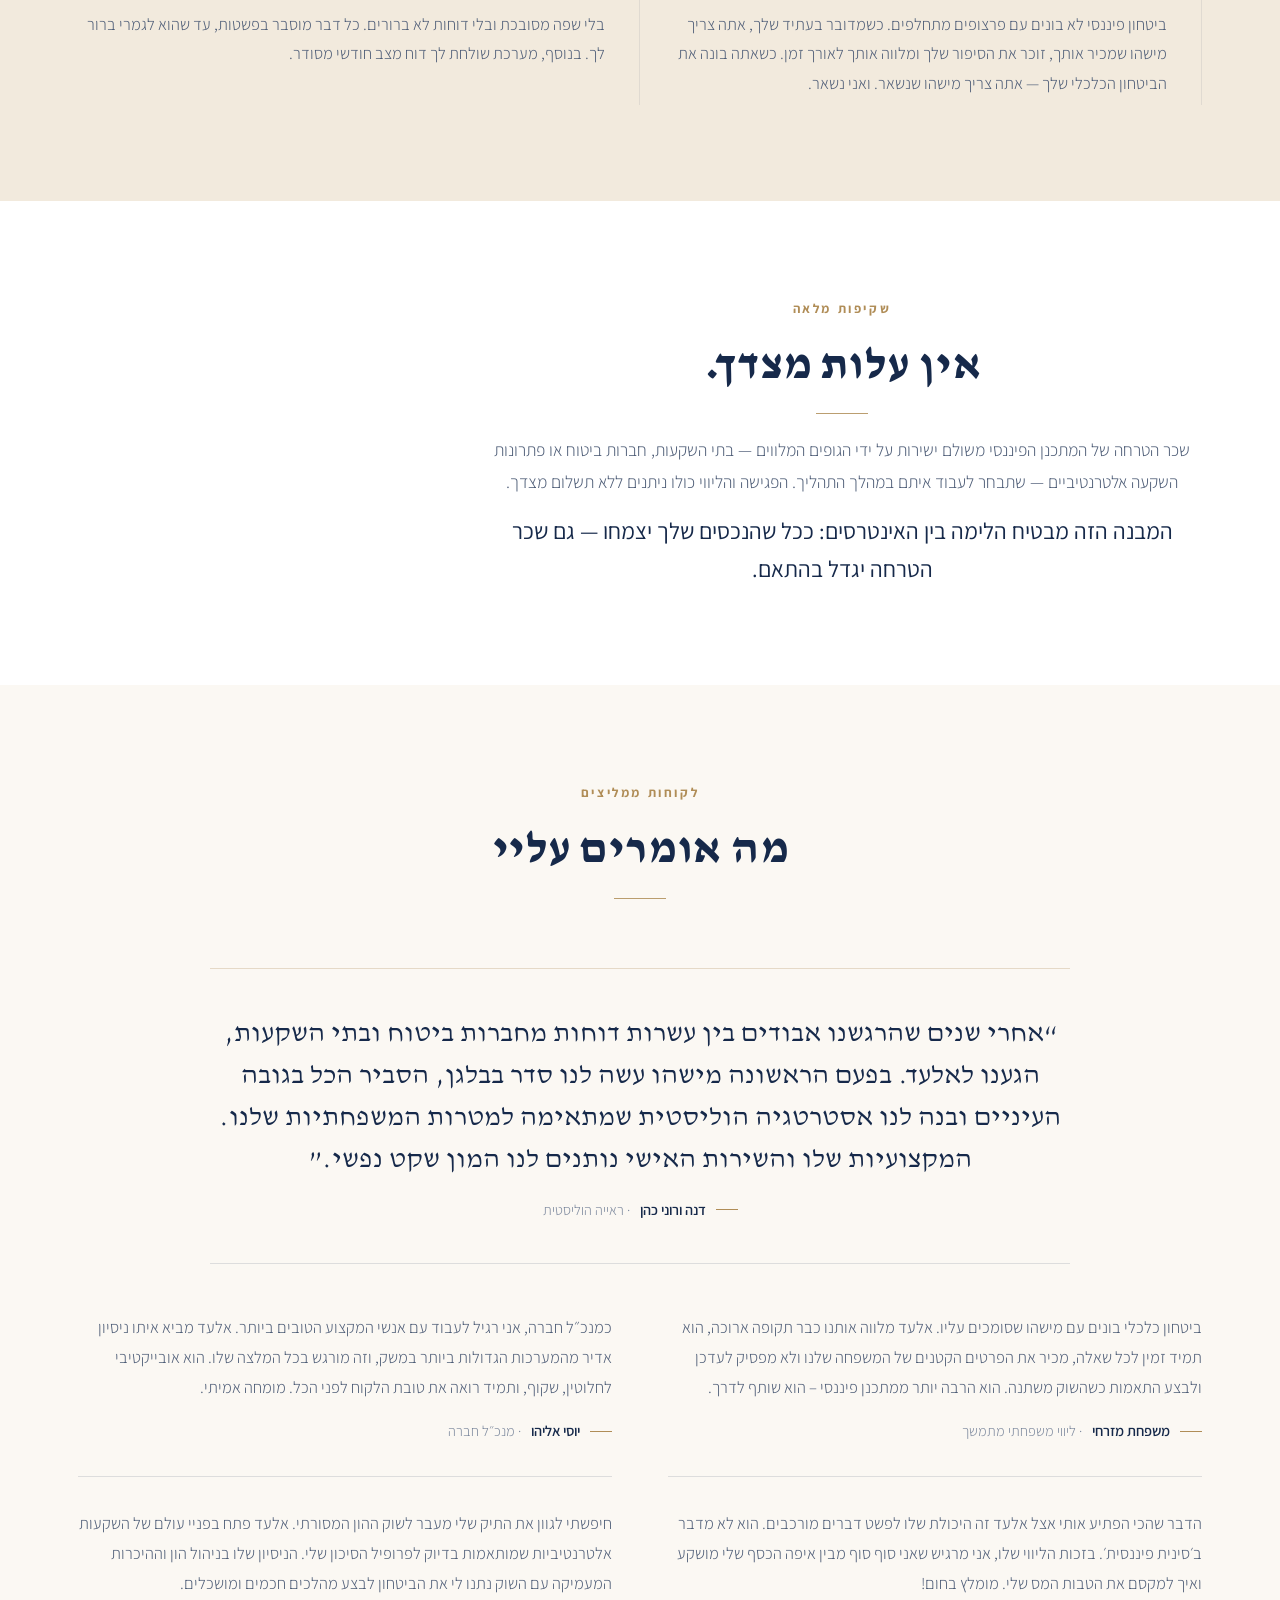
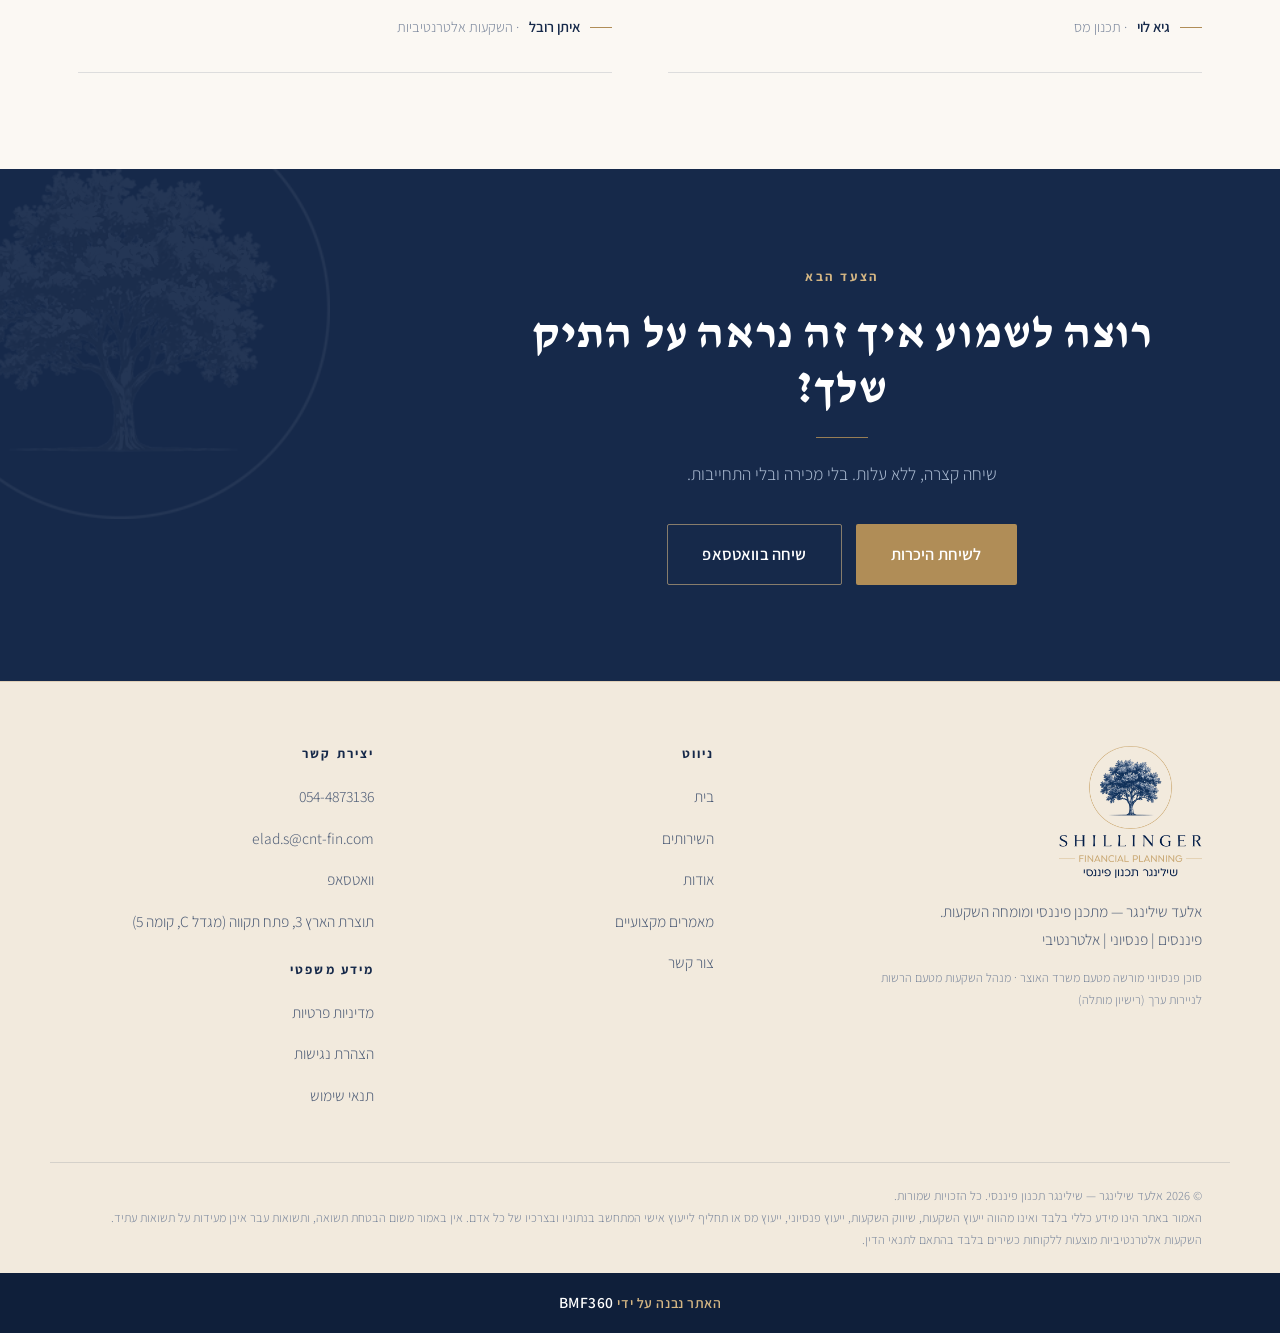
==== commit 17f168c6: "הלוגו לצד שמאל בהדר, ופוטר בהיר הדר: - הלוגו הועבר לקצה השמאלי והתפריט לצד ימין, באמצעות order ו-mar" ====
--- a/about.html
+++ b/about.html
@@ -254,7 +254,7 @@
 <footer class="footer">
   <div class="footer__inner">
     <div class="footer__brand">
-      <img src="assets/img/brand/logo-stack-light.png" alt="שילינגר תכנון פיננסי">
+      <img src="assets/img/brand/logo-stack.png" alt="שילינגר תכנון פיננסי">
       <p>
         אלעד שילינגר — מתכנן פיננסי ומומחה השקעות.<br>
         פיננסים | פנסיוני | אלטרנטיבי
--- a/assets/css/style.css
+++ b/assets/css/style.css
@@ -111,10 +111,11 @@
   max-width:var(--container);margin-inline:auto;padding:9px 28px;
   display:flex;align-items:center;gap:24px;
 }
-.brand{display:flex;align-items:center;flex-shrink:0}
+/* הלוגו יושב בקצה השמאלי של ההדר, התפריט מימין */
+.brand{display:flex;align-items:center;flex-shrink:0;order:3;margin-inline-start:auto}
 .brand img{height:62px;width:auto}
 
-.nav{margin-inline-start:auto;display:flex;align-items:center;gap:28px}
+.nav{order:1;display:flex;align-items:center;gap:28px}
 .nav a{font-size:16px;font-weight:400;color:var(--navy);position:relative;padding:6px 0}
 .nav a::after{
   content:"";position:absolute;inset-inline-start:0;bottom:0;height:1px;width:0;
@@ -130,7 +131,7 @@
 .nav__cta::after{display:none}
 .nav__cta:hover{background:var(--navy);color:var(--white)!important;border-color:var(--navy)}
 
-.nav__toggle{display:none;margin-inline-start:auto;background:none;border:0;padding:8px;cursor:pointer}
+.nav__toggle{display:none;order:1;background:none;border:0;padding:8px;cursor:pointer}
 .nav__toggle span{display:block;width:24px;height:1.5px;background:var(--navy);margin:5px 0;transition:.25s}
 
 /* Buttons ----------------------------------------------------------------- */
@@ -566,29 +567,30 @@
 }
 
 /* Footer ------------------------------------------------------------------ */
-.footer{background:var(--navy-deep);color:var(--text-on-dark-soft)}
+.footer{background:var(--cream-2);color:var(--text-soft);border-top:1px solid var(--gold-dim)}
 .footer__inner{
   max-width:var(--container);margin-inline:auto;padding:64px 28px 52px;
   display:grid;grid-template-columns:1.5fr 1fr 1fr;gap:44px;
 }
 .footer h4{
-  color:var(--white);font-family:var(--ff-body);font-size:13px;font-weight:700;
+  color:var(--navy);font-family:var(--ff-body);font-size:13px;font-weight:700;
   letter-spacing:.16em;margin-bottom:18px;
 }
-.footer a{color:var(--text-on-dark-soft);font-size:15.5px}
-.footer a:hover{color:var(--gold-light)}
+.footer a{color:var(--text-soft);font-size:15.5px;transition:color .35s ease}
+.footer a:hover{color:var(--gold)}
 .footer ul{list-style:none;margin:0;padding:0;display:flex;flex-direction:column;gap:10px}
 .footer__brand img{height:132px;width:auto}
 .footer__brand p{margin-top:20px;max-width:330px;font-size:15.5px;line-height:1.75}
-.footer__lic{margin-top:14px!important;font-size:12.5px!important;color:rgba(169,185,208,.65)}
+.footer__lic{margin-top:14px!important;font-size:12.5px!important;color:var(--text-mute)}
 .footer__legal{
-  border-top:1px solid rgba(255,255,255,.08);max-width:var(--container);
+  border-top:1px solid var(--line);max-width:var(--container);
   margin-inline:auto;padding:22px 28px;font-size:12.5px;
-  color:rgba(169,185,208,.62);line-height:1.75;
-}
-.credit{background:var(--navy-darkest);text-align:center;padding:16px 28px}
-.credit p{font-size:14px;font-weight:600;color:var(--gold);letter-spacing:.04em}
-.credit a{color:var(--gold-light)}
+  color:var(--text-mute);line-height:1.75;
+}
+.credit{background:var(--navy-deep);text-align:center;padding:16px 28px}
+.credit p{font-size:14px;font-weight:600;color:var(--gold-light);letter-spacing:.04em}
+.credit a{color:var(--white)}
+.credit a:hover{color:var(--gold-light)}
 
 /* Floating actions -------------------------------------------------------- */
 .float-actions{
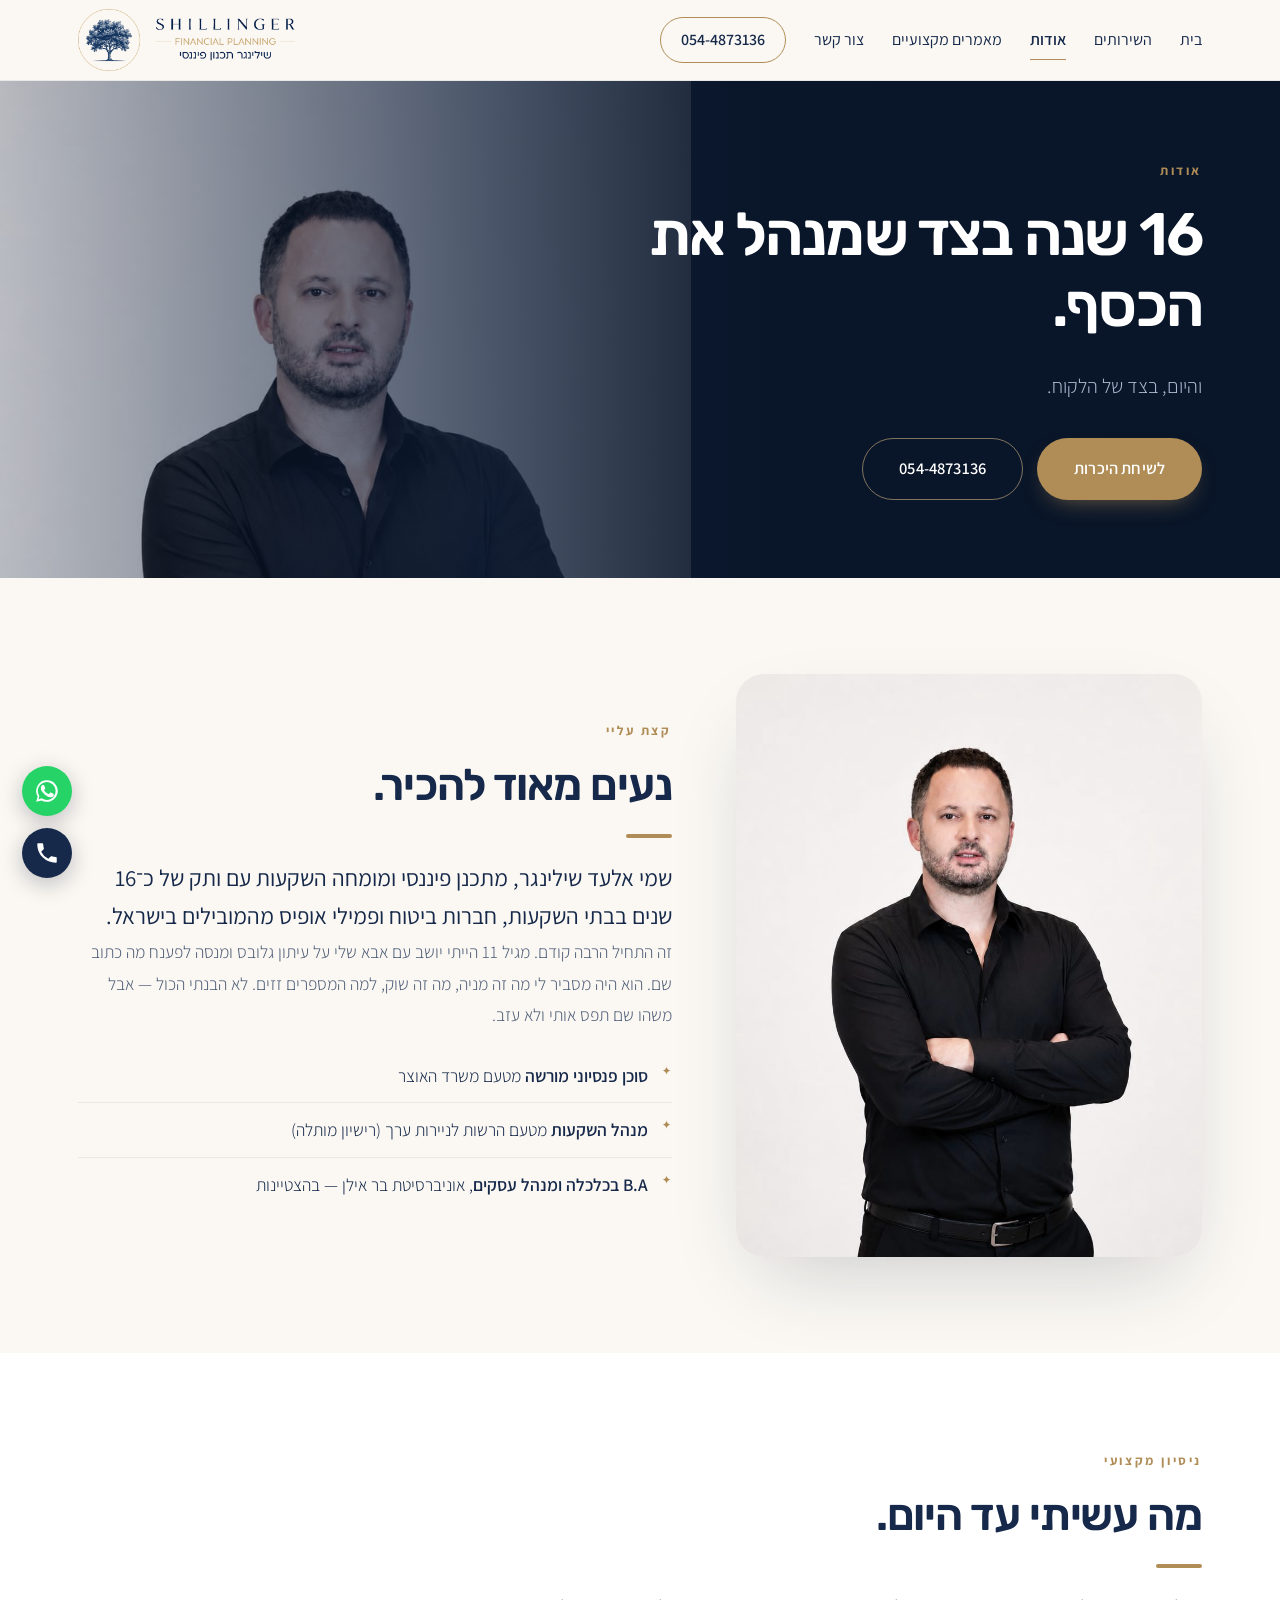
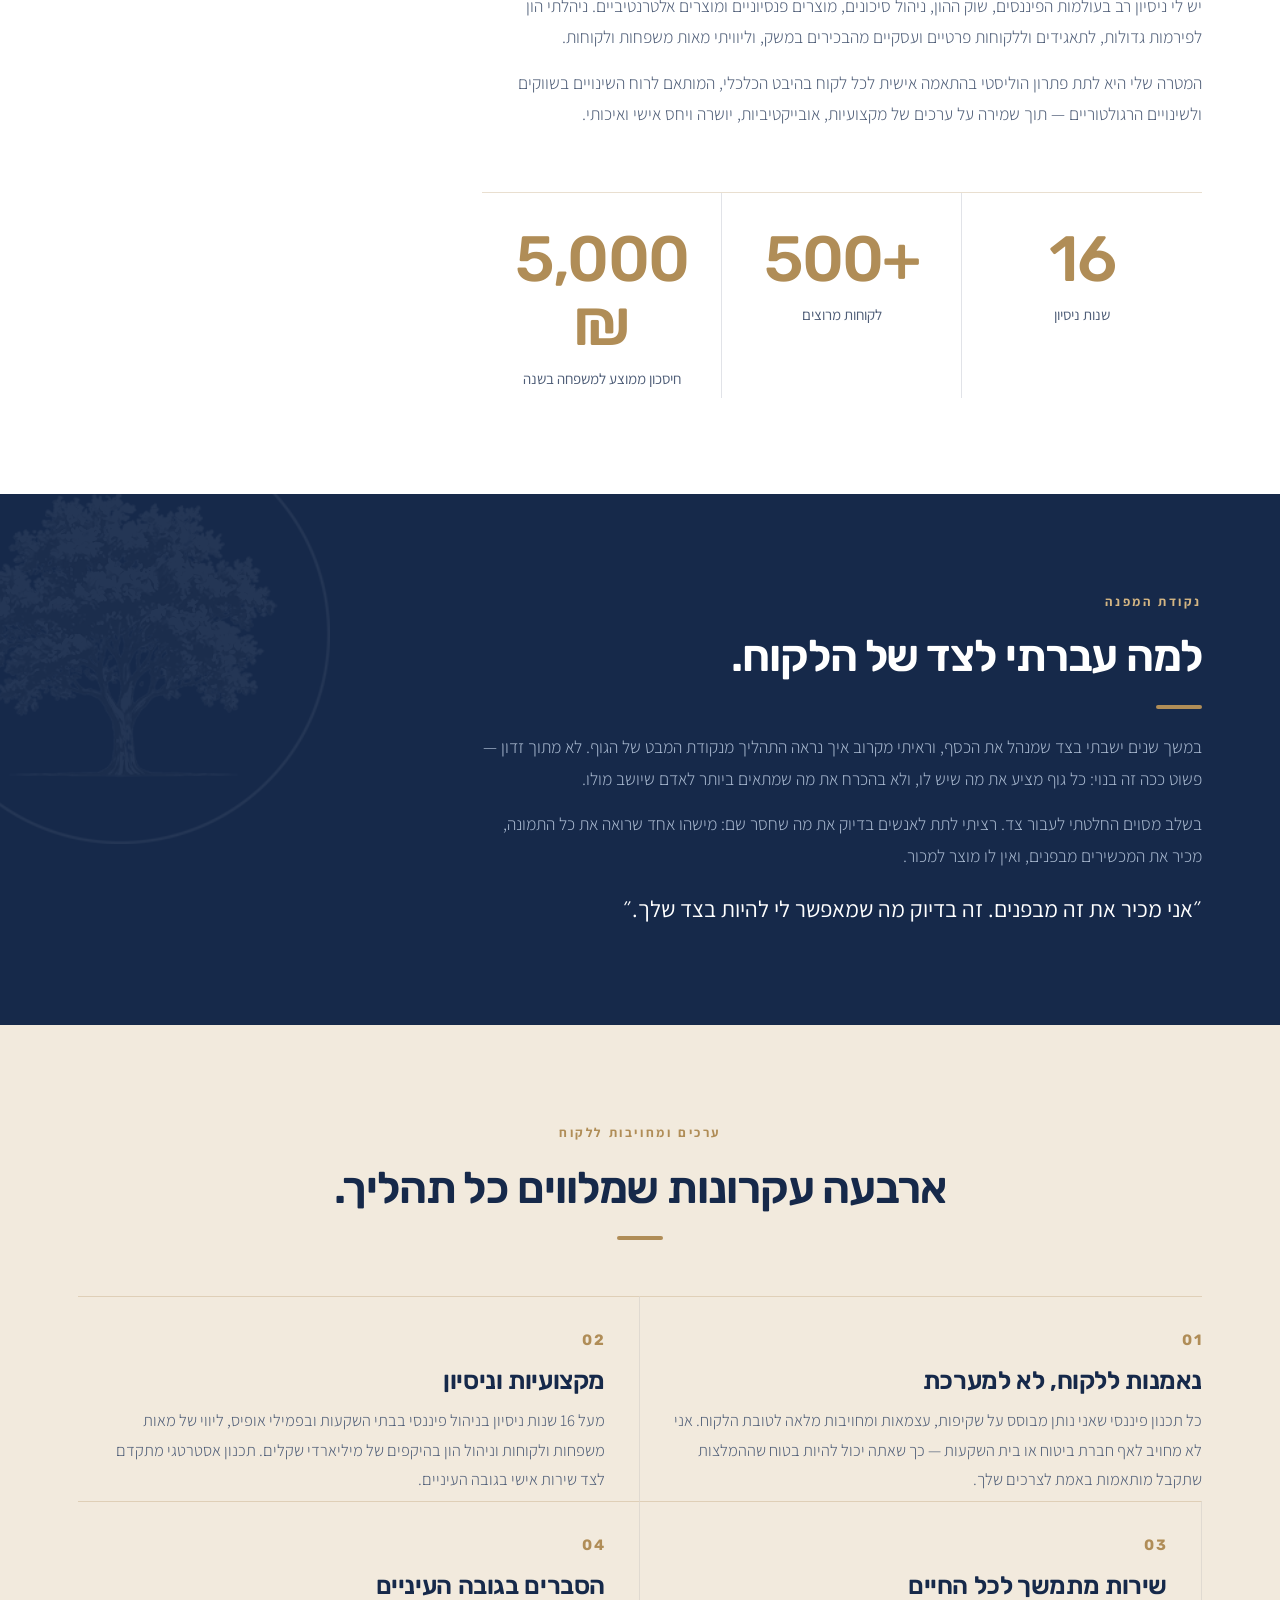
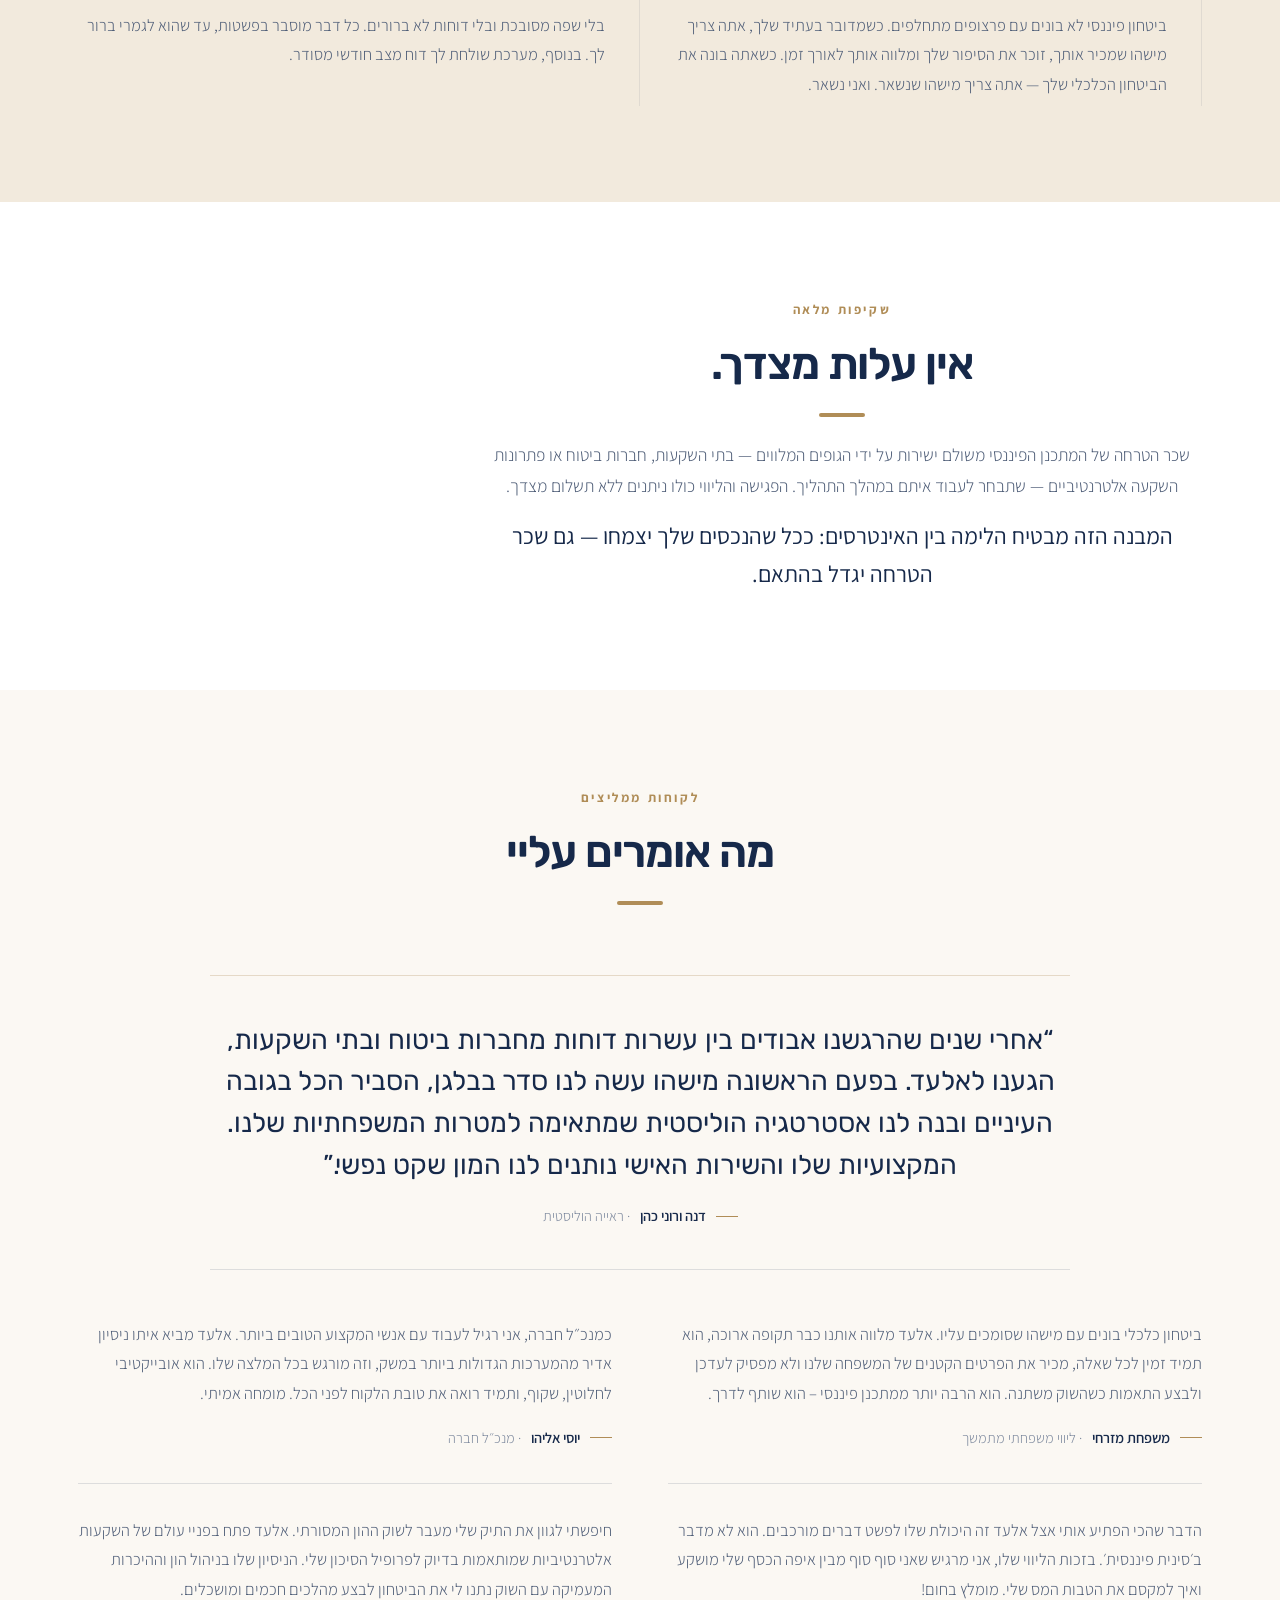
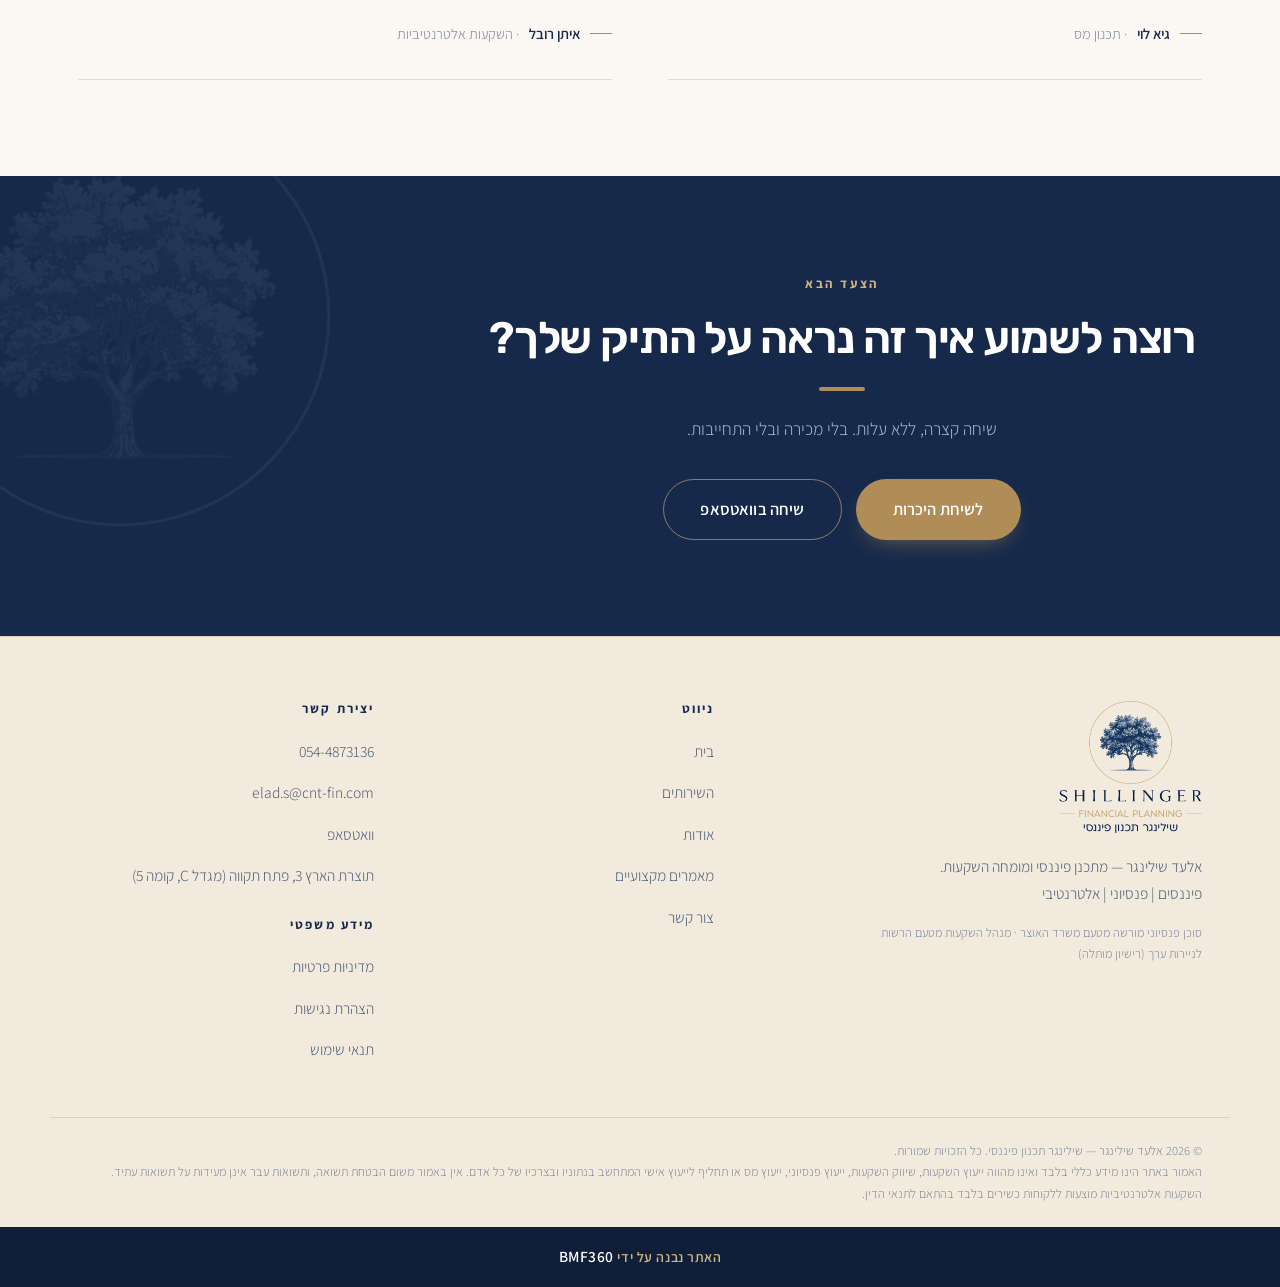
==== commit 7ddbf0f1: "פונט כותרות מודרני: Rubik - כותרות: Rubik במקום David Libre. סאנס גיאומטרי מודרני עם אופי,   מתאים ל" ====
--- a/about.html
+++ b/about.html
@@ -13,7 +13,7 @@
 <link rel="icon" type="image/png" href="assets/img/brand/favicon.png">
 <link rel="preconnect" href="https://fonts.googleapis.com">
 <link rel="preconnect" href="https://fonts.gstatic.com" crossorigin>
-<link href="https://fonts.googleapis.com/css2?family=David+Libre:wght@400;500;700&family=Assistant:wght@200;300;400;600;700&display=swap" rel="stylesheet">
+<link href="https://fonts.googleapis.com/css2?family=Rubik:wght@400;500;600;700&family=Assistant:wght@200;300;400;600;700&display=swap" rel="stylesheet">
 <link rel="stylesheet" href="assets/css/style.css">
 <script type="application/ld+json">
 {
--- a/assets/css/style.css
+++ b/assets/css/style.css
@@ -1,6 +1,6 @@
 /* ==========================================================================
    שילינגר תכנון פיננסי — מערכת עיצוב
-   טיפוגרפיה: David Libre (כותרות) + Assistant (גוף)
+   טיפוגרפיה: Rubik (כותרות) + Assistant (גוף)
    ========================================================================== */
 
 :root{
@@ -25,15 +25,17 @@
   --line-soft:rgba(22,41,74,.08);
   --line-dark:rgba(211,181,131,.28);
 
-  --radius:4px;
-  --radius-lg:6px;
-  --shadow:0 2px 18px rgba(22,41,74,.06);
-  --shadow-lg:0 18px 50px rgba(22,41,74,.13);
+  --radius:20px;
+  --radius-lg:28px;
+  --radius-sm:12px;
+  --shadow:0 10px 30px -12px rgba(22,41,74,.12);
+  --shadow-md:0 20px 50px -18px rgba(22,41,74,.16);
+  --shadow-lg:0 34px 80px -28px rgba(22,41,74,.24);
 
   --container:1180px;
   --measure:720px;
 
-  --ff-display:"David Libre","Frank Ruhl Libre",Georgia,serif;
+  --ff-display:"Rubik","Assistant",system-ui,-apple-system,"Segoe UI",Arial,sans-serif;
   --ff-body:"Assistant","Heebo",system-ui,-apple-system,"Segoe UI",Arial,sans-serif;
 }
 
@@ -57,12 +59,12 @@
 
 /* Typography -------------------------------------------------------------- */
 h1,h2,h3,h4{
-  font-family:var(--ff-display);font-weight:700;margin:0;
-  line-height:1.2;letter-spacing:-.005em;
-}
-h1{font-size:clamp(35px,5.4vw,62px);font-weight:700;letter-spacing:-.005em}
-h2{font-size:clamp(29px,3.9vw,46px)}
-h3{font-size:clamp(20px,2.1vw,25px)}
+  font-family:var(--ff-display);font-weight:600;margin:0;
+  line-height:1.18;letter-spacing:-.02em;
+}
+h1{font-size:clamp(35px,5.3vw,60px);font-weight:600;letter-spacing:-.03em}
+h2{font-size:clamp(28px,3.7vw,44px);letter-spacing:-.025em}
+h3{font-size:clamp(20px,2.1vw,25px);letter-spacing:-.015em}
 h4{font-size:19px}
 p{margin:0}
 strong{font-weight:600}
@@ -80,7 +82,7 @@
 .center{text-align:center}
 .narrow{max-width:var(--measure);margin-inline:auto}
 
-.rule{width:52px;height:1px;background:var(--gold);border:0;margin:20px 0;opacity:.85}
+.rule{width:46px;height:4px;background:var(--gold);border:0;border-radius:99px;margin:22px 0;opacity:1}
 .center .rule{margin-inline:auto}
 
 /* Layout ------------------------------------------------------------------ */
@@ -125,7 +127,7 @@
 .nav a[aria-current="page"]{font-weight:600}
 .nav__cta{
   background:transparent;color:var(--navy)!important;border:1px solid var(--gold);
-  padding:8px 19px!important;border-radius:2px;font-weight:600!important;
+  padding:8px 20px!important;border-radius:99px;font-weight:600!important;
   direction:ltr;transition:background .45s ease,color .45s ease;
 }
 .nav__cta::after{display:none}
@@ -138,10 +140,10 @@
 .btn{
   display:inline-flex;align-items:center;justify-content:center;gap:10px;
   font-family:var(--ff-body);font-size:16.5px;font-weight:600;letter-spacing:.01em;
-  padding:15px 34px;border-radius:2px;border:1px solid transparent;cursor:pointer;
+  padding:15px 36px;border-radius:99px;border:1px solid transparent;cursor:pointer;
   transition:background .45s ease,color .45s ease,border-color .45s ease;
 }
-.btn--primary{background:var(--gold);color:#fff}
+.btn--primary{background:var(--gold);color:#fff;box-shadow:0 10px 24px -12px rgba(176,141,87,.7)}
 .btn--primary:hover{background:var(--navy)}
 .btn--outline{background:transparent;color:var(--navy);border-color:var(--navy)}
 .btn--outline:hover{background:var(--navy);color:var(--white)}
@@ -188,82 +190,129 @@
 
 
 /* ==========================================================================
-   סקשן העץ — גדילה לפי גלילה
+   סקשן העץ — כרטיס מרחף עם גדילה לפי גלילה
    ========================================================================== */
-.tree{background:var(--cream);position:relative}
-.tree__intro .container{padding-bottom:0}
-
-.tree__scroll{height:420vh;position:relative}
+.tree{
+  position:relative;
+  background:
+    radial-gradient(120% 80% at 80% 0%,#FFFFFF 0%,var(--cream) 42%,var(--cream-2) 100%);
+}
+/* הילה רכה מאחורי הכרטיס */
+.tree::before{
+  content:"";position:absolute;inset:0;pointer-events:none;
+  background:radial-gradient(50% 42% at 50% 52%,rgba(176,141,87,.10) 0%,transparent 70%);
+}
+
+.tree__scroll{height:440vh;position:relative}
 .tree__sticky{
-  position:sticky;top:0;height:100vh;display:flex;align-items:center;
-  overflow:hidden;
-}
-.tree__inner{
-  width:100%;max-width:var(--container);margin-inline:auto;padding:0 28px;
-  display:grid;grid-template-columns:1fr 1fr;gap:60px;align-items:center;
-}
-
-/* — הבמה — */
+  position:sticky;top:0;height:100vh;
+  display:flex;align-items:center;justify-content:center;
+  padding:70px 28px;
+}
+
+.tree__card{
+  position:relative;width:100%;max-width:1120px;
+  background:var(--white);
+  border-radius:var(--radius-lg);
+  box-shadow:var(--shadow-lg);
+  padding:34px 46px 46px;
+}
+
+/* — נקודות ניווט — */
+.tree__dots{display:flex;gap:14px;margin-bottom:10px}
+.tree__dot{
+  width:22px;height:22px;padding:0;border:0;background:none;cursor:pointer;
+  display:grid;place-items:center;
+}
+.tree__dot span{
+  width:9px;height:9px;border-radius:50%;background:#D6D2CB;
+  transition:background .45s ease,box-shadow .45s ease,transform .45s ease;
+}
+.tree__dot:hover span{background:var(--gold-light)}
+.tree__dot.is-on span{
+  background:var(--gold);transform:scale(1.25);
+  box-shadow:0 0 0 5px rgba(176,141,87,.18),0 0 14px rgba(176,141,87,.55);
+}
+
+/* — גוף הכרטיס — */
+.tree__body{
+  display:grid;grid-template-columns:1fr 1fr;gap:48px;align-items:center;
+}
+
 .tree__stage{
-  position:relative;aspect-ratio:1;width:100%;max-width:520px;
+  position:relative;aspect-ratio:1;width:100%;max-width:440px;
   margin-inline:auto;display:grid;place-items:center;
 }
-.tree__ring{
-  position:absolute;inset:0;width:100%;height:100%;
-  transform:rotate(-90deg);overflow:visible;
-}
+.tree__ring{position:absolute;inset:0;width:100%;height:100%;transform:rotate(-90deg);overflow:visible}
 .tree__ring circle{
-  fill:none;stroke:var(--gold);stroke-width:.7;
-  stroke-dasharray:610;
-  stroke-dashoffset:calc(610 - 610 * var(--ring, 0));
-  opacity:.75;
+  fill:none;stroke:var(--gold);stroke-width:.55;stroke-linecap:round;
+  stroke-dasharray:610;stroke-dashoffset:calc(610 - 610 * var(--ring, 0));opacity:.8;
 }
 .tree__mask{
-  position:relative;width:82%;
-  /* חשיפה מלמטה כלפי מעלה, כמו עץ שגדל */
+  position:relative;width:86%;
   clip-path:inset(calc((1 - var(--grow, 0)) * 100%) 0 0 0);
   transform:translateY(1.5%);
 }
 .tree__mask img{width:100%;height:auto}
 .tree__ground{
-  position:absolute;bottom:9%;inset-inline:14%;height:1px;
+  position:absolute;bottom:8%;inset-inline:12%;height:1px;
   background:linear-gradient(to left,transparent,var(--gold),transparent);
-  opacity:calc(.15 + var(--grow, 0) * .5);
-}
-
-/* — הפאנלים — */
-.tree__panels{position:relative;min-height:290px}
+  opacity:calc(.15 + var(--grow, 0) * .55);
+}
+
+/* — הטקסט — */
+.tree__text{max-width:500px}
+.tree__text h2{font-size:clamp(26px,2.9vw,36px)}
+.tree__text .rule{margin:18px 0 26px}
+.tree__panels{position:relative;min-height:196px}
 .tree__panel{
-  position:absolute;inset:0;display:flex;flex-direction:column;
-  justify-content:center;max-width:480px;
-  opacity:0;transform:translateY(16px);
-  transition:opacity .85s cubic-bezier(.4,0,.2,1),transform .85s cubic-bezier(.4,0,.2,1);
+  position:absolute;inset:0;
+  opacity:0;transform:translateY(14px);
+  transition:opacity .8s cubic-bezier(.4,0,.2,1),transform .8s cubic-bezier(.4,0,.2,1);
   pointer-events:none;
 }
 .tree__panel.is-on{opacity:1;transform:none;pointer-events:auto}
 .tree__step{
-  font-family:var(--ff-body);font-size:12.5px;font-weight:700;
-  letter-spacing:.24em;color:var(--gold);margin-bottom:18px;
-  display:flex;align-items:center;gap:14px;
-}
-.tree__step::after{content:"";flex:1;height:1px;background:var(--gold-dim);max-width:70px}
-.tree__panel h3{font-size:clamp(24px,2.9vw,34px);margin-bottom:16px;line-height:1.25}
-.tree__panel p{color:var(--text-soft);font-size:17.5px;line-height:1.85}
-
-/* — מובייל: ללא sticky, הכול נפרש — */
-@media (max-width:900px){
+  font-family:var(--ff-body);font-size:12px;font-weight:700;
+  letter-spacing:.24em;color:var(--gold);display:block;margin-bottom:12px;
+}
+.tree__panel h3{font-size:clamp(22px,2.5vw,29px);margin-bottom:14px;line-height:1.28}
+.tree__panel p{color:var(--text-soft);font-size:17px;line-height:1.85}
+
+/* — שורת השלבים בתחתית הכרטיס — */
+.tree__marks{
+  display:flex;gap:10px;margin-top:26px;padding-top:22px;
+  border-top:1px solid var(--line-soft);flex-wrap:wrap;
+}
+.tree__mark{
+  font-family:var(--ff-body);font-size:13px;font-weight:600;letter-spacing:.1em;
+  color:var(--text-mute);background:transparent;border:1px solid transparent;
+  border-radius:99px;padding:7px 18px;cursor:pointer;
+  transition:color .45s ease,background .45s ease,border-color .45s ease;
+}
+.tree__mark:hover{color:var(--navy)}
+.tree__mark.is-on{
+  color:var(--navy);background:rgba(176,141,87,.12);border-color:var(--gold-dim);
+}
+
+/* — מובייל: הכרטיס נפרש, בלי sticky — */
+@media (max-width:980px){
   .tree__scroll{height:auto}
-  .tree__sticky{position:static;height:auto;padding:8px 0 56px}
-  .tree__inner{grid-template-columns:1fr;gap:34px}
-  .tree__stage{max-width:280px}
+  .tree__sticky{position:static;height:auto;padding:70px 20px}
+  .tree__card{padding:28px 24px 34px}
+  .tree__body{grid-template-columns:1fr;gap:30px}
+  .tree__stage{max-width:270px}
   .tree__mask{clip-path:none}
   .tree__ring circle{stroke-dashoffset:0}
-  .tree__panels{min-height:0;display:flex;flex-direction:column;gap:34px}
+  .tree__dots{display:none}
+  .tree__text{max-width:none}
+  .tree__panels{position:static;min-height:0;display:flex;flex-direction:column;gap:30px}
   .tree__panel{
     position:static;opacity:1;transform:none;pointer-events:auto;
-    max-width:none;padding-top:26px;border-top:1px solid var(--line);
+    padding-top:26px;border-top:1px solid var(--line);
   }
   .tree__panel:first-child{border-top:0;padding-top:0}
+  .tree__marks{display:none}
 }
 @media (prefers-reduced-motion:reduce){
   .tree__mask{clip-path:none}
@@ -310,7 +359,7 @@
 .section--cream .reasons__item,.section--white .reasons__item,
 .section--cream2 .reasons__item{border-top-color:var(--line)}
 .reasons__n{
-  font-family:var(--ff-display);font-size:34px;font-weight:700;line-height:1;
+  font-family:var(--ff-display);font-size:34px;font-weight:500;line-height:1;
   color:var(--gold);opacity:.55;flex-shrink:0;min-width:44px;
 }
 .reasons__item h3{font-size:20px;margin-bottom:6px}
@@ -344,7 +393,7 @@
 }
 .figures > div:first-child{border-inline-start:0}
 .figures__n{
-  font-family:var(--ff-display);font-size:clamp(42px,6vw,64px);font-weight:700;
+  font-family:var(--ff-display);font-size:clamp(42px,6vw,64px);font-weight:500;letter-spacing:-.03em;
   line-height:1;color:var(--gold-light);
 }
 .figures__l{margin-top:10px;font-size:15px;font-weight:400;color:var(--text-on-dark-soft)}
@@ -389,17 +438,17 @@
 .section--navy .ico,.section--navy-deep .ico{color:var(--gold-light)}
 
 /* 7. כרטיסי שירות — גבוהים, עם מספר גדול ברקע */
-.svc{display:grid;grid-template-columns:repeat(3,1fr);gap:1px;margin-top:56px;background:var(--line)}
+.svc{display:grid;grid-template-columns:repeat(3,1fr);gap:26px;margin-top:56px}
 .svc__item{
   position:relative;background:var(--white);padding:44px 34px 38px;
   overflow:hidden;transition:background .55s ease;
 }
 .svc__item::before{
   content:attr(data-n);position:absolute;inset-inline-end:14px;top:-10px;
-  font-family:var(--ff-display);font-size:110px;font-weight:700;
+  font-family:var(--ff-display);font-size:110px;font-weight:600;
   color:var(--gold);opacity:.08;line-height:1;pointer-events:none;
 }
-.svc__item:hover{background:var(--cream)}
+.svc__item:hover{transform:translateY(-6px);box-shadow:var(--shadow-md)}
 .svc__item h3{margin-bottom:14px;position:relative}
 .svc__item p{color:var(--text-soft);font-size:16.5px}
 .svc__link{
@@ -434,17 +483,13 @@
 .split__media{position:relative}
 .split__media img{
   width:100%;aspect-ratio:4/5;object-fit:cover;object-position:center top;
-  filter:grayscale(.2);
-}
-.split__media::after{
-  content:"";position:absolute;inset-inline-end:-18px;bottom:-18px;
-  width:55%;height:55%;border:1px solid var(--gold);z-index:-1;
+  filter:grayscale(.2);border-radius:var(--radius-lg);box-shadow:var(--shadow-lg);
 }
 
 /* 10. לוגואים */
 .logos{
   display:flex;flex-wrap:wrap;justify-content:center;
-  gap:1px;margin-top:44px;
+  gap:14px;margin-top:44px;
 }
 .logo-tile{
   flex:1 1 160px;max-width:calc(100% / 6 - 1px);
@@ -456,17 +501,18 @@
   max-height:100%;max-width:100%;width:auto;object-fit:contain;
   filter:grayscale(1);opacity:.5;transition:filter .5s ease,opacity .5s ease;
 }
-.logo-tile:hover{background:var(--cream)}
+.logo-tile:hover{transform:translateY(-4px);box-shadow:var(--shadow-md)}
 .logo-tile:hover img{filter:none;opacity:1}
 .logos__note{margin-top:24px;font-size:13.5px;color:var(--text-mute)}
 
 /* 11. מאמרים */
-.posts{display:grid;grid-template-columns:repeat(3,1fr);gap:1px;margin-top:56px;background:var(--line)}
+.posts{display:grid;grid-template-columns:repeat(3,1fr);gap:26px;margin-top:56px}
 .post{
-  background:var(--cream);padding:36px 30px 34px;display:flex;flex-direction:column;
-  transition:background .55s ease;
-}
-.post:hover{background:var(--white)}
+  background:var(--white);padding:38px 32px 34px;display:flex;flex-direction:column;
+  border-radius:var(--radius);box-shadow:var(--shadow);
+  transition:transform .5s cubic-bezier(.4,0,.2,1),box-shadow .5s cubic-bezier(.4,0,.2,1);
+}
+.post:hover{transform:translateY(-6px);box-shadow:var(--shadow-md)}
 .post__tag{
   font-size:12px;font-weight:700;letter-spacing:.16em;color:var(--gold);margin-bottom:16px;
 }
@@ -480,10 +526,10 @@
 .grid{display:grid;gap:1px}
 .grid-2{grid-template-columns:repeat(2,1fr)}
 .grid-3{grid-template-columns:repeat(3,1fr)}
-.card{background:var(--white);padding:32px 30px;border:1px solid var(--line)}
+.card{background:var(--white);padding:34px 32px;border-radius:var(--radius);box-shadow:var(--shadow)}
 .card h3{margin-bottom:10px}
 .card p{color:var(--text-soft)}
-.card--dark{background:rgba(255,255,255,.04);border:1px solid rgba(255,255,255,.09)}
+.card--dark{background:rgba(255,255,255,.05);border-radius:var(--radius);box-shadow:none}
 .card--dark p{color:var(--text-on-dark-soft)}
 
 /* 13. FAQ — אקורדיון שטוח */
@@ -497,7 +543,10 @@
 .section--cream .faq__item p,.section--white .faq__item p{color:var(--text-soft)}
 
 /* Form -------------------------------------------------------------------- */
-.form-wrap{background:var(--white);padding:42px 38px;box-shadow:var(--shadow-lg)}
+.form-wrap{
+  background:var(--white);padding:44px 40px;
+  border-radius:var(--radius-lg);box-shadow:var(--shadow-lg);
+}
 .form-grid{display:grid;grid-template-columns:repeat(2,1fr);gap:20px}
 .field{display:flex;flex-direction:column;gap:7px}
 .field--full{grid-column:1 / -1}
@@ -510,7 +559,7 @@
 .field input:focus,.field select:focus,.field textarea:focus{
   outline:none;border-bottom-color:var(--gold);
 }
-.field textarea{resize:vertical;min-height:80px;border:1px solid var(--line);padding:12px}
+.field textarea{resize:vertical;min-height:80px;border:1px solid var(--line);border-radius:var(--radius-sm);padding:14px}
 .field--check label{
   flex-direction:row;align-items:flex-start;gap:10px;
   font-weight:300;font-size:14px;color:var(--text-soft);cursor:pointer;letter-spacing:0;
@@ -519,8 +568,8 @@
 .field--check a{color:var(--teal);text-decoration:underline}
 .form-note{margin-top:16px;font-size:13px;color:var(--text-mute);line-height:1.6}
 .form-msg{
-  margin-top:16px;padding:14px 16px;background:rgba(46,111,130,.08);
-  color:var(--teal);font-weight:600;display:none;
+  margin-top:16px;padding:14px 18px;background:rgba(46,111,130,.08);
+  border-radius:var(--radius-sm);color:var(--teal);font-weight:600;display:none;
 }
 .form-msg.is-visible{display:block}
 
@@ -559,11 +608,14 @@
   width:8px;height:1px;background:var(--gold);
 }
 .legal__list li strong{color:var(--text)}
-.legal__contact{margin-top:52px;background:var(--white);padding:34px 32px;border-top:2px solid var(--gold)}
+.legal__contact{
+  margin-top:52px;background:var(--white);padding:36px 34px;
+  border-radius:var(--radius);box-shadow:var(--shadow);border-top:3px solid var(--gold);
+}
 .legal__contact h2{display:block;font-size:22px}
 .todo{
   display:inline-block;background:rgba(176,141,87,.15);color:var(--gold);
-  font-size:12.5px;font-weight:700;padding:1px 8px;
+  font-size:12.5px;font-weight:700;padding:1px 9px;border-radius:99px;
 }
 
 /* Footer ------------------------------------------------------------------ */
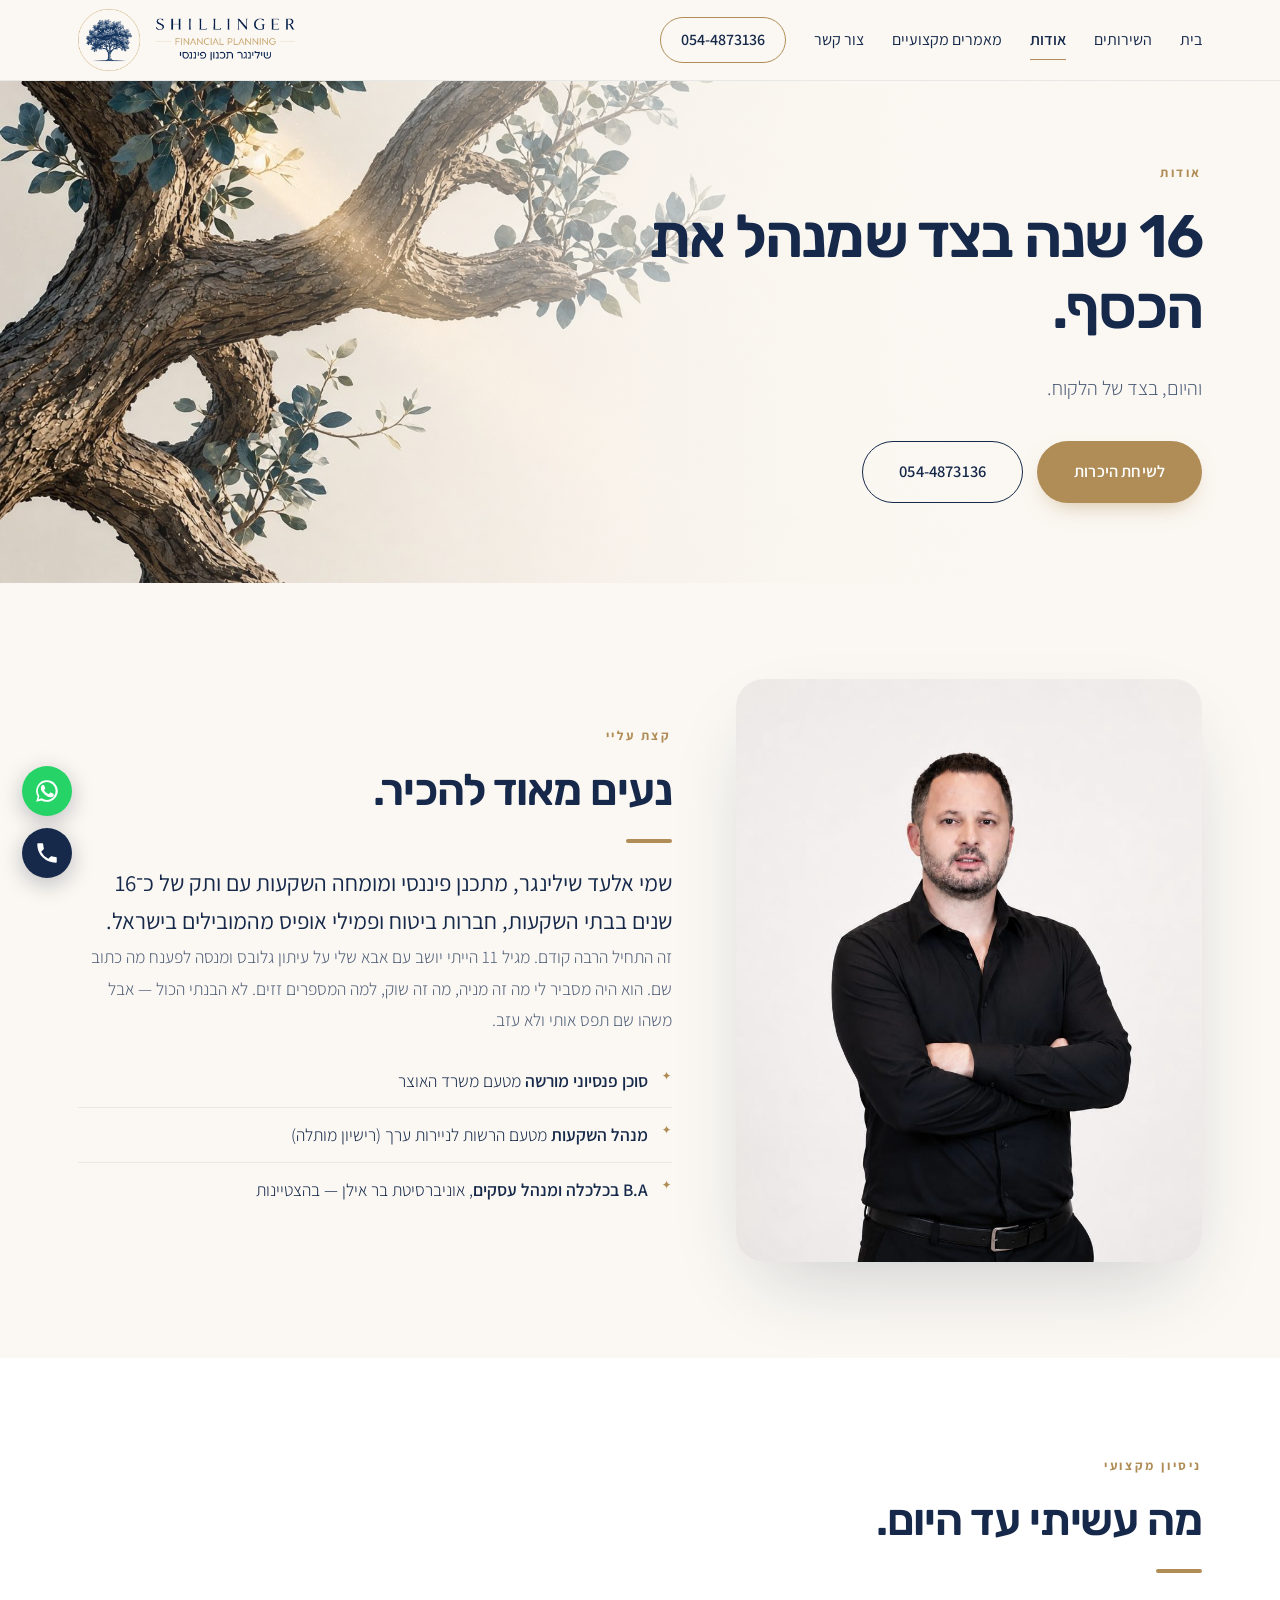
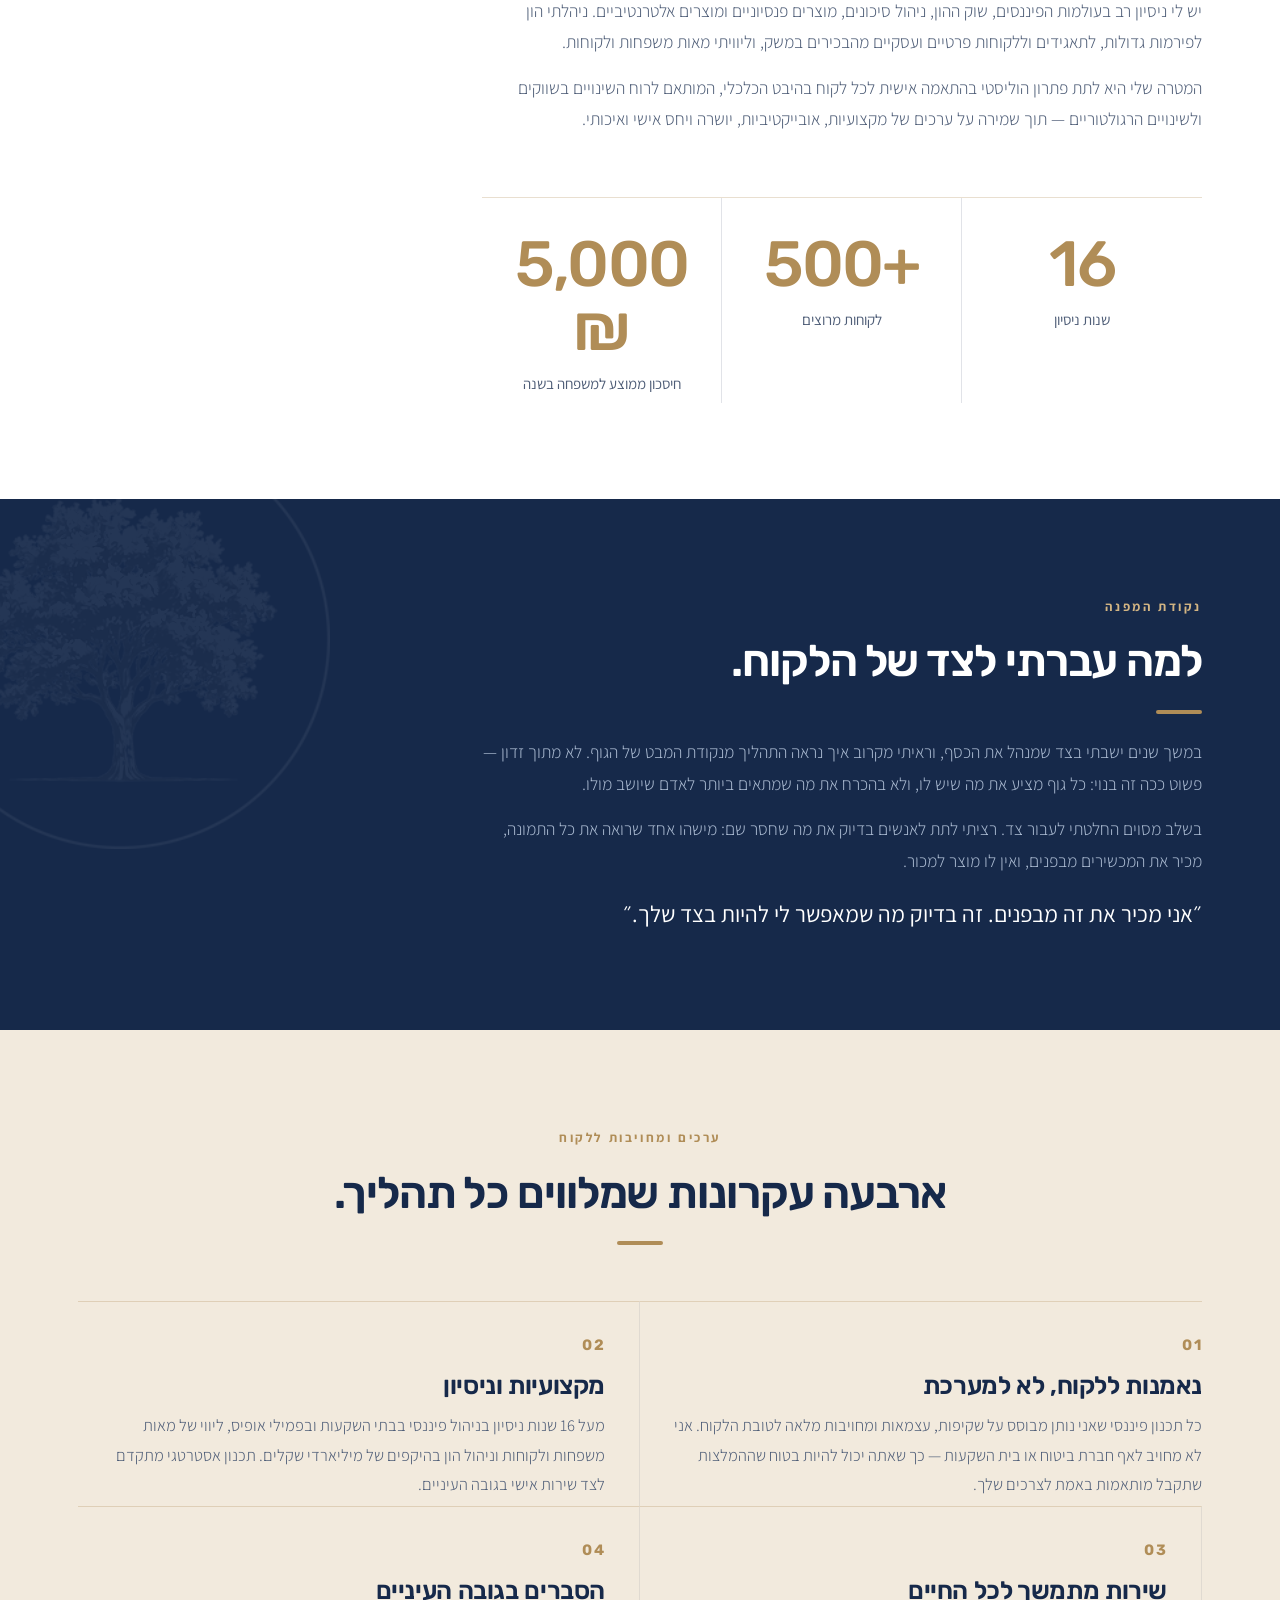
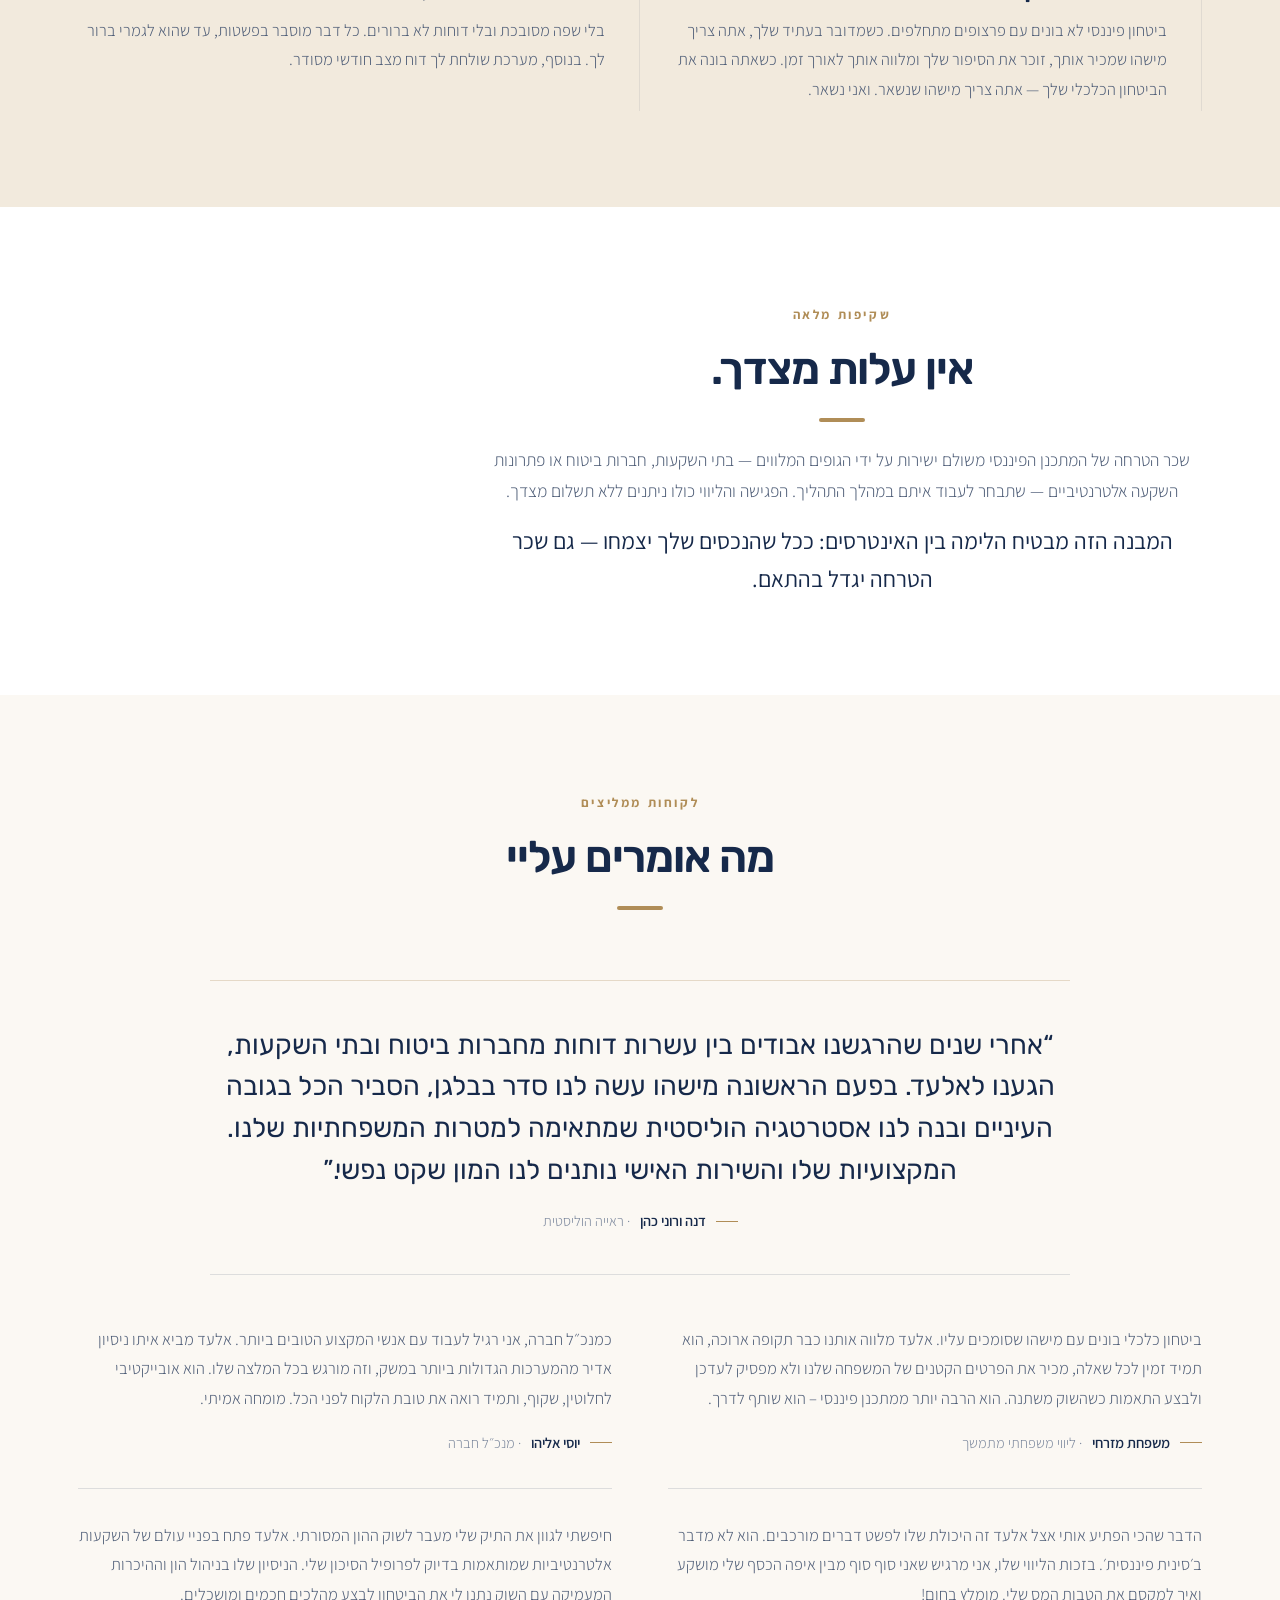
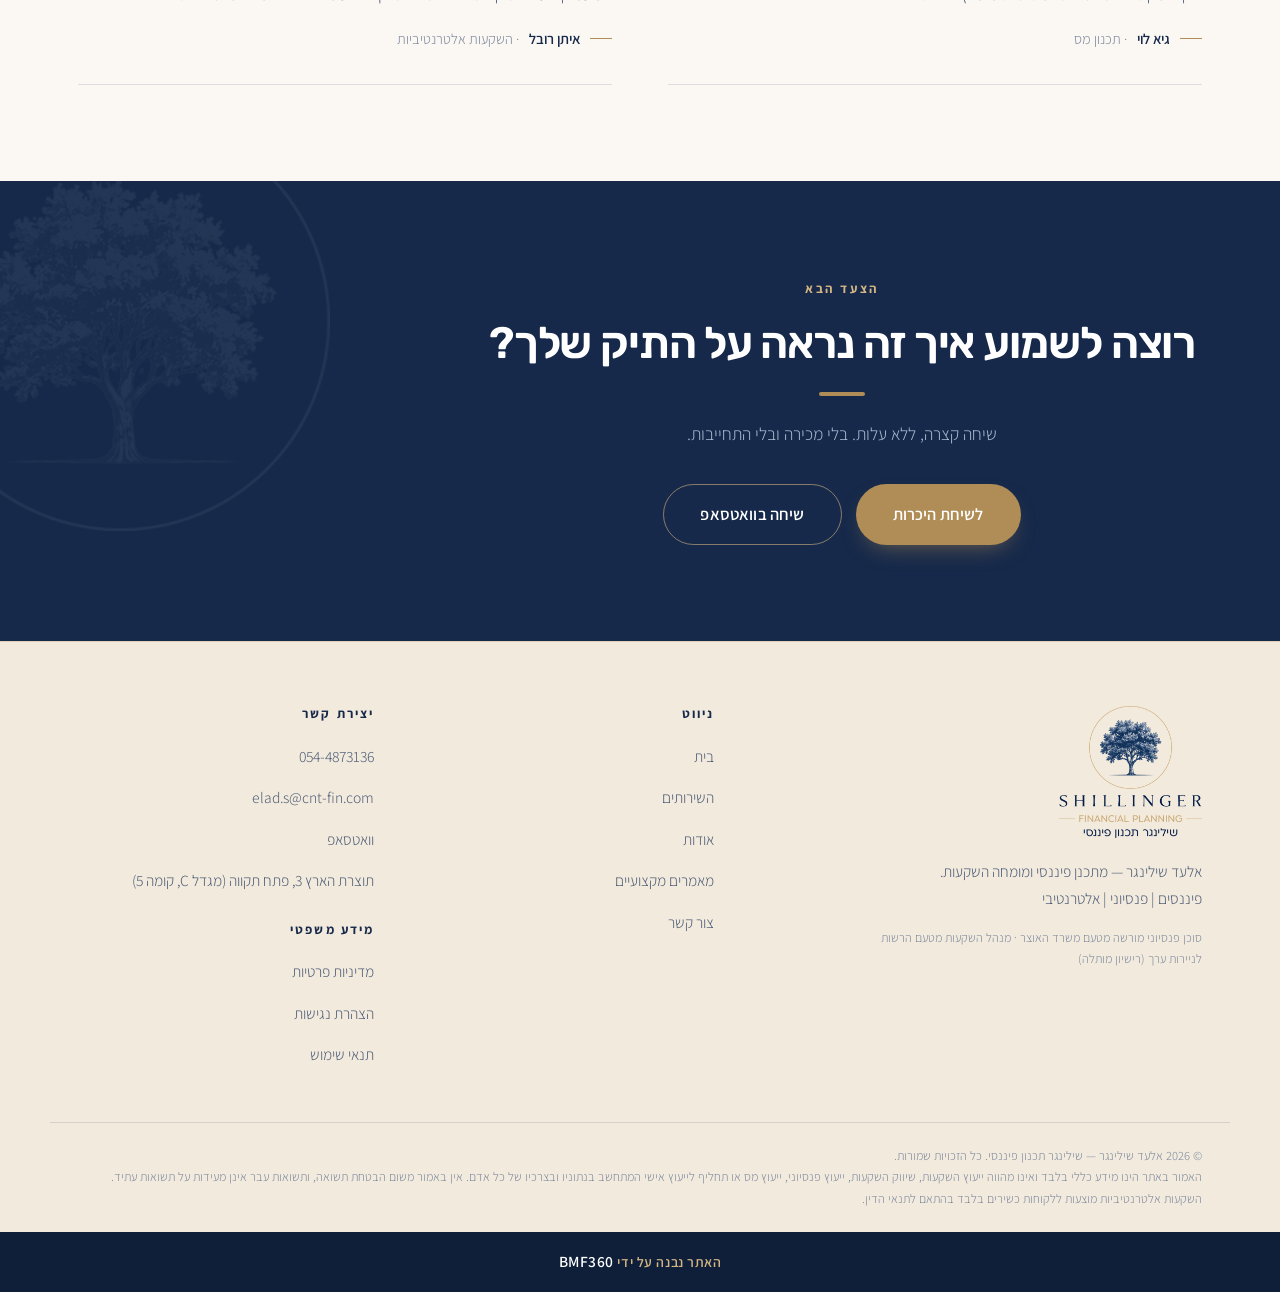
==== commit a2218650: "שילוב תמונות העצים והווידאו: מסכי פתיחה בהירים מסכי הפתיחה עברו מנייבי כהה עם תצלום הפורטרט לרקע בהי" ====
--- a/about.html
+++ b/about.html
@@ -48,7 +48,7 @@
 </header>
 
 <section class="hero hero--page">
-  <img class="hero__bg" src="assets/img/elad.jpg" alt="">
+  <img class="hero__bg" src="assets/img/scenes/hero-about.jpg" alt="">
   <div class="hero__inner">
     <div class="hero__content">
       <span class="eyebrow">אודות</span>
--- a/assets/css/style.css
+++ b/assets/css/style.css
@@ -152,41 +152,64 @@
 .btn-row{display:flex;flex-wrap:wrap;gap:14px;margin-top:34px}
 .center .btn-row,.btn-row.center{justify-content:center}
 
-/* Hero -------------------------------------------------------------------- */
+/* Hero — בהיר, מונחה תמונה ------------------------------------------------ */
 .hero{
-  min-height:88vh;display:flex;align-items:center;
-  background:var(--navy-deep);color:var(--text-on-dark);
-  position:relative;overflow:hidden;
+  position:relative;overflow:hidden;background:var(--cream);
+  min-height:min(86vh,780px);display:flex;align-items:center;
 }
 .hero__bg{
-  position:absolute;left:0;top:0;height:100%;width:54%;
-  object-fit:cover;object-position:top center;filter:grayscale(.45) contrast(1.05);
-}
+  position:absolute;inset:0;width:100%;height:100%;
+  object-fit:cover;object-position:left center;
+}
+/* הבהרה עדינה בצד הטקסט, כדי שהכיתוב יישב נקי על התמונה */
 .hero::after{
   content:"";position:absolute;inset:0;z-index:1;pointer-events:none;
   background:linear-gradient(to left,
-    rgba(9,21,40,.98) 0%,rgba(9,21,40,.96) 40%,
-    rgba(15,31,58,.74) 62%,rgba(15,31,58,.26) 100%);
+    rgba(251,248,243,.97) 0%,rgba(251,248,243,.94) 30%,
+    rgba(251,248,243,.62) 52%,rgba(251,248,243,.12) 78%,rgba(251,248,243,0) 100%);
 }
 .hero__inner{
   position:relative;z-index:2;max-width:var(--container);margin-inline:auto;
-  padding:80px 28px;width:100%;
-}
-.hero__content{max-width:660px}
-.hero h1{color:var(--white)}
-.hero h1 .accent{color:var(--gold-light);display:block;font-weight:400}
+  padding:96px 28px;width:100%;
+}
+.hero__content{max-width:600px}
+.hero h1{color:var(--navy)}
+.hero h1 .accent{color:var(--gold);display:block;font-weight:500}
 .hero__sub{
   margin-top:26px;font-size:clamp(17px,1.9vw,20px);font-weight:300;
-  line-height:1.8;color:var(--text-on-dark-soft);max-width:570px;
+  line-height:1.85;color:var(--text-soft);max-width:540px;
 }
 .hero__meta{
-  margin-top:40px;padding-top:24px;border-top:1px solid rgba(211,181,131,.22);
-  display:flex;flex-wrap:wrap;gap:10px 32px;font-size:14.5px;font-weight:500;
-  color:var(--gold-light);letter-spacing:.02em;
-}
-.hero--page{min-height:auto}
-.hero--page .hero__inner{padding:78px 28px}
-.hero--slim .hero__inner{padding:58px 28px}
+  margin-top:40px;padding-top:24px;border-top:1px solid var(--gold-dim);
+  display:flex;flex-wrap:wrap;gap:10px 30px;font-size:14px;font-weight:600;
+  color:var(--gold);letter-spacing:.04em;
+}
+.hero .btn--ghost-light{color:var(--navy);border-color:var(--navy)}
+.hero .btn--ghost-light:hover{background:var(--navy);color:var(--white);border-color:var(--navy)}
+
+/* עמודי משנה */
+.hero--page{min-height:min(58vh,480px)}
+.hero--page .hero__inner{padding:80px 28px}
+.hero--slim{min-height:min(46vh,380px)}
+.hero--slim .hero__inner{padding:64px 28px}
+
+/* וידאו רקע בעמודי השירות */
+.hero__video{
+  position:absolute;inset:0;width:100%;height:100%;
+  object-fit:cover;object-position:center;
+}
+@media (prefers-reduced-motion:reduce){ .hero__video{display:none} }
+
+/* פס מפריד עם ענף */
+.branch-band{
+  height:clamp(150px,20vw,260px);
+  background:url("../img/scenes/branch.jpg") no-repeat center/cover;
+  position:relative;
+}
+.branch-band::after{
+  content:"";position:absolute;inset:0;
+  background:linear-gradient(to bottom,var(--cream) 0%,rgba(251,248,243,0) 22%,rgba(251,248,243,0) 78%,var(--cream) 100%);
+}
 
 
 /* ==========================================================================
@@ -673,8 +696,19 @@
   .reasons,.tst__grid{grid-template-columns:1fr;column-gap:0}
   .split{grid-template-columns:1fr;gap:38px}
   .split__media{max-width:400px;margin-inline:auto}
-  .hero__bg{width:100%}
-  .hero::after{background:linear-gradient(to bottom,rgba(9,21,40,.84) 0%,rgba(9,21,40,.96) 45%,rgba(9,21,40,.98) 100%)}
+  /* במובייל התמונה יושבת מעל, הטקסט על שטח קרם נקי מתחתיה */
+  .hero{min-height:auto;display:block}
+  .hero__bg,.hero__video{
+    position:relative;height:clamp(220px,42vw,320px);object-position:left center;
+  }
+  .hero::after{
+    background:linear-gradient(to bottom,
+      rgba(251,248,243,0) 0%,rgba(251,248,243,.55) 46%,
+      rgba(251,248,243,.98) 70%,var(--cream) 100%);
+  }
+  .hero__content{max-width:none}
+  .hero__inner{padding:30px 20px 64px}
+  .hero--page .hero__inner,.hero--slim .hero__inner{padding:26px 20px 52px}
   .footer__inner{grid-template-columns:1fr 1fr}
   .figures{grid-template-columns:1fr}
   .figures > div{border-inline-start:0;border-top:1px solid var(--line-soft);text-align:start;padding-inline:0}
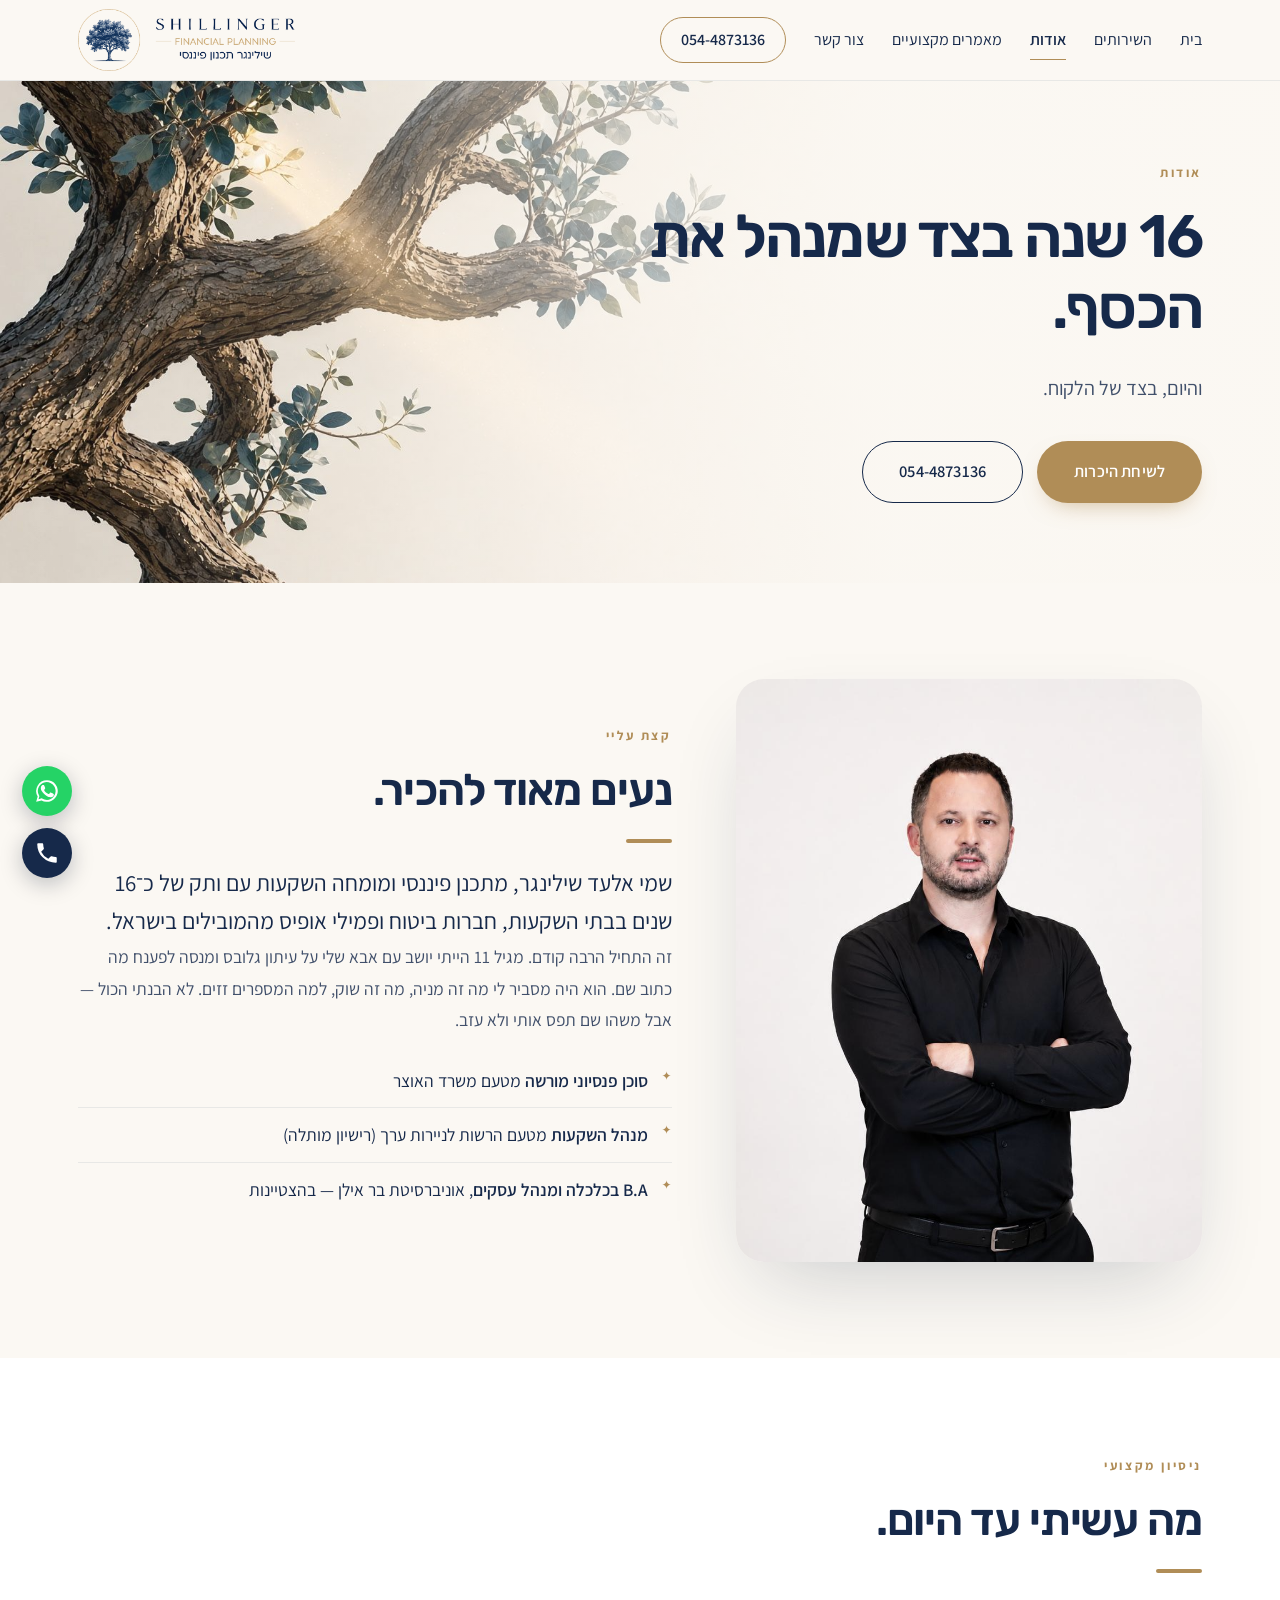
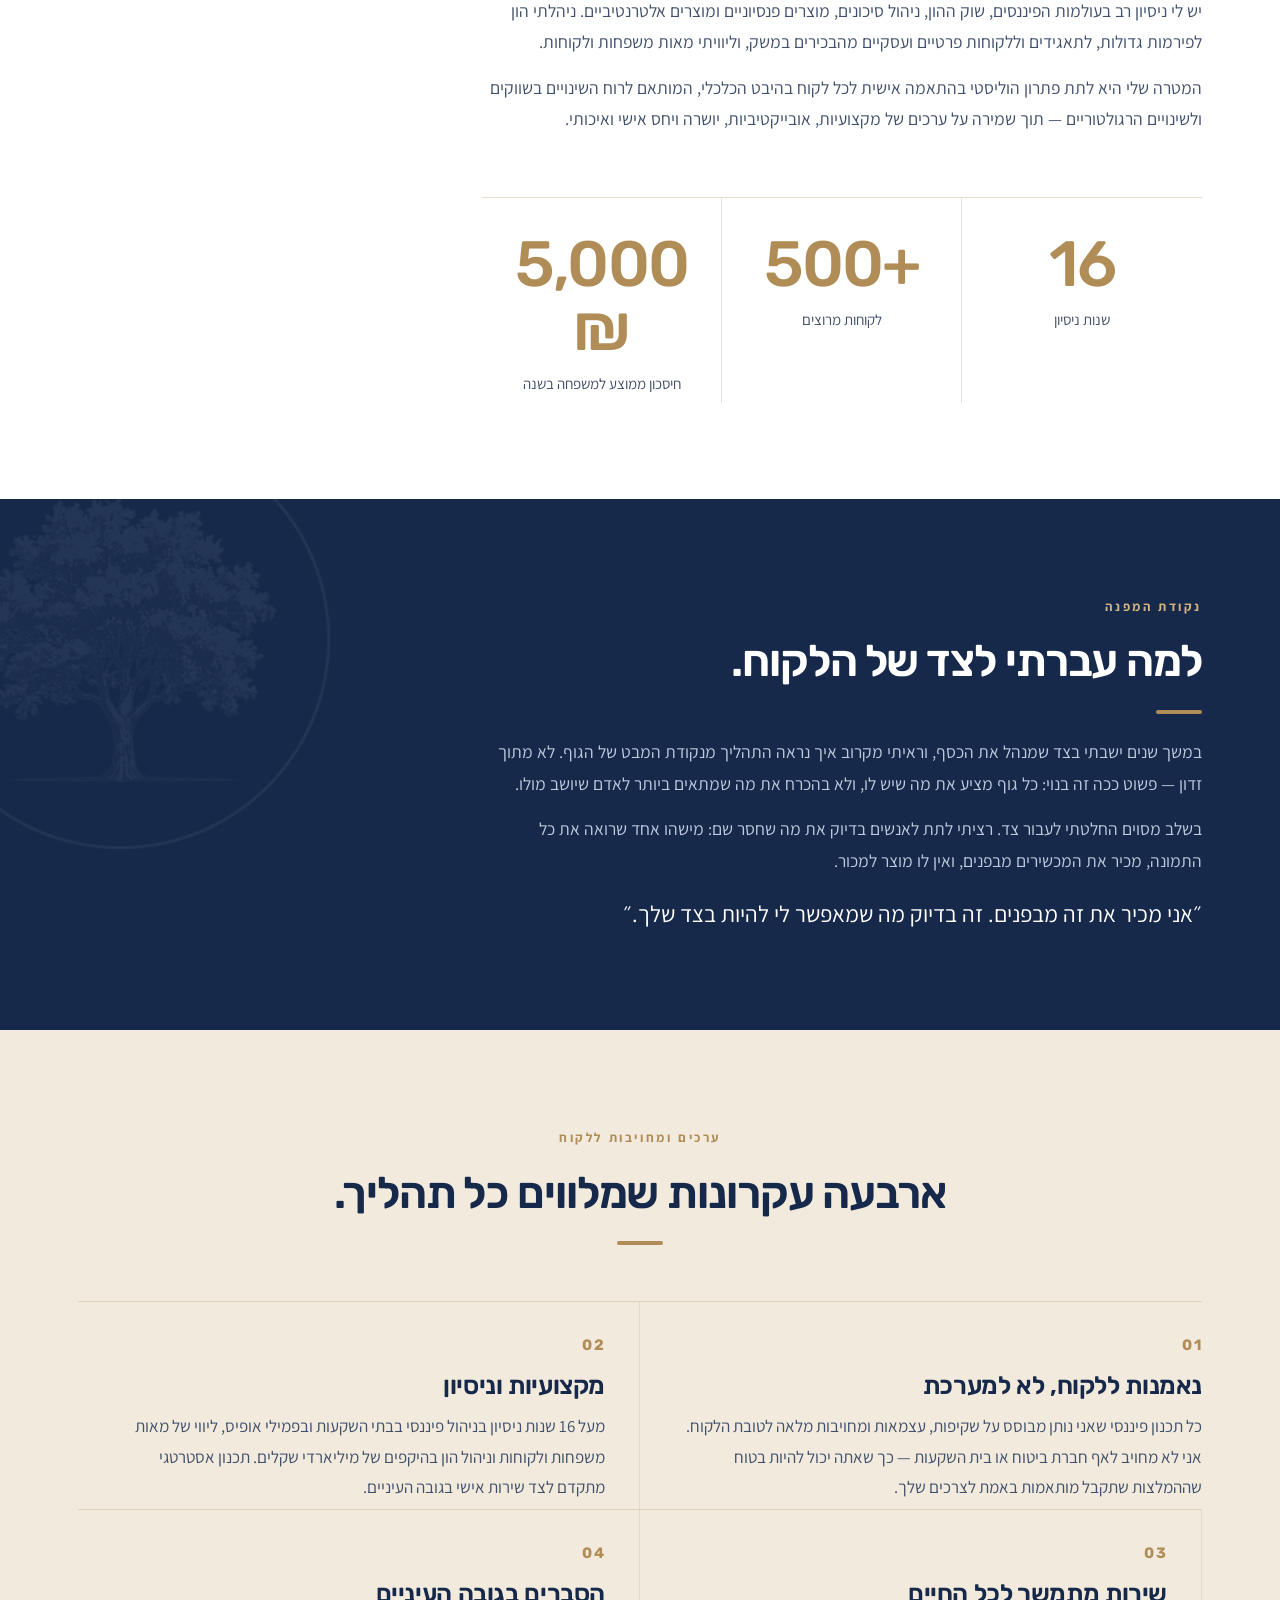
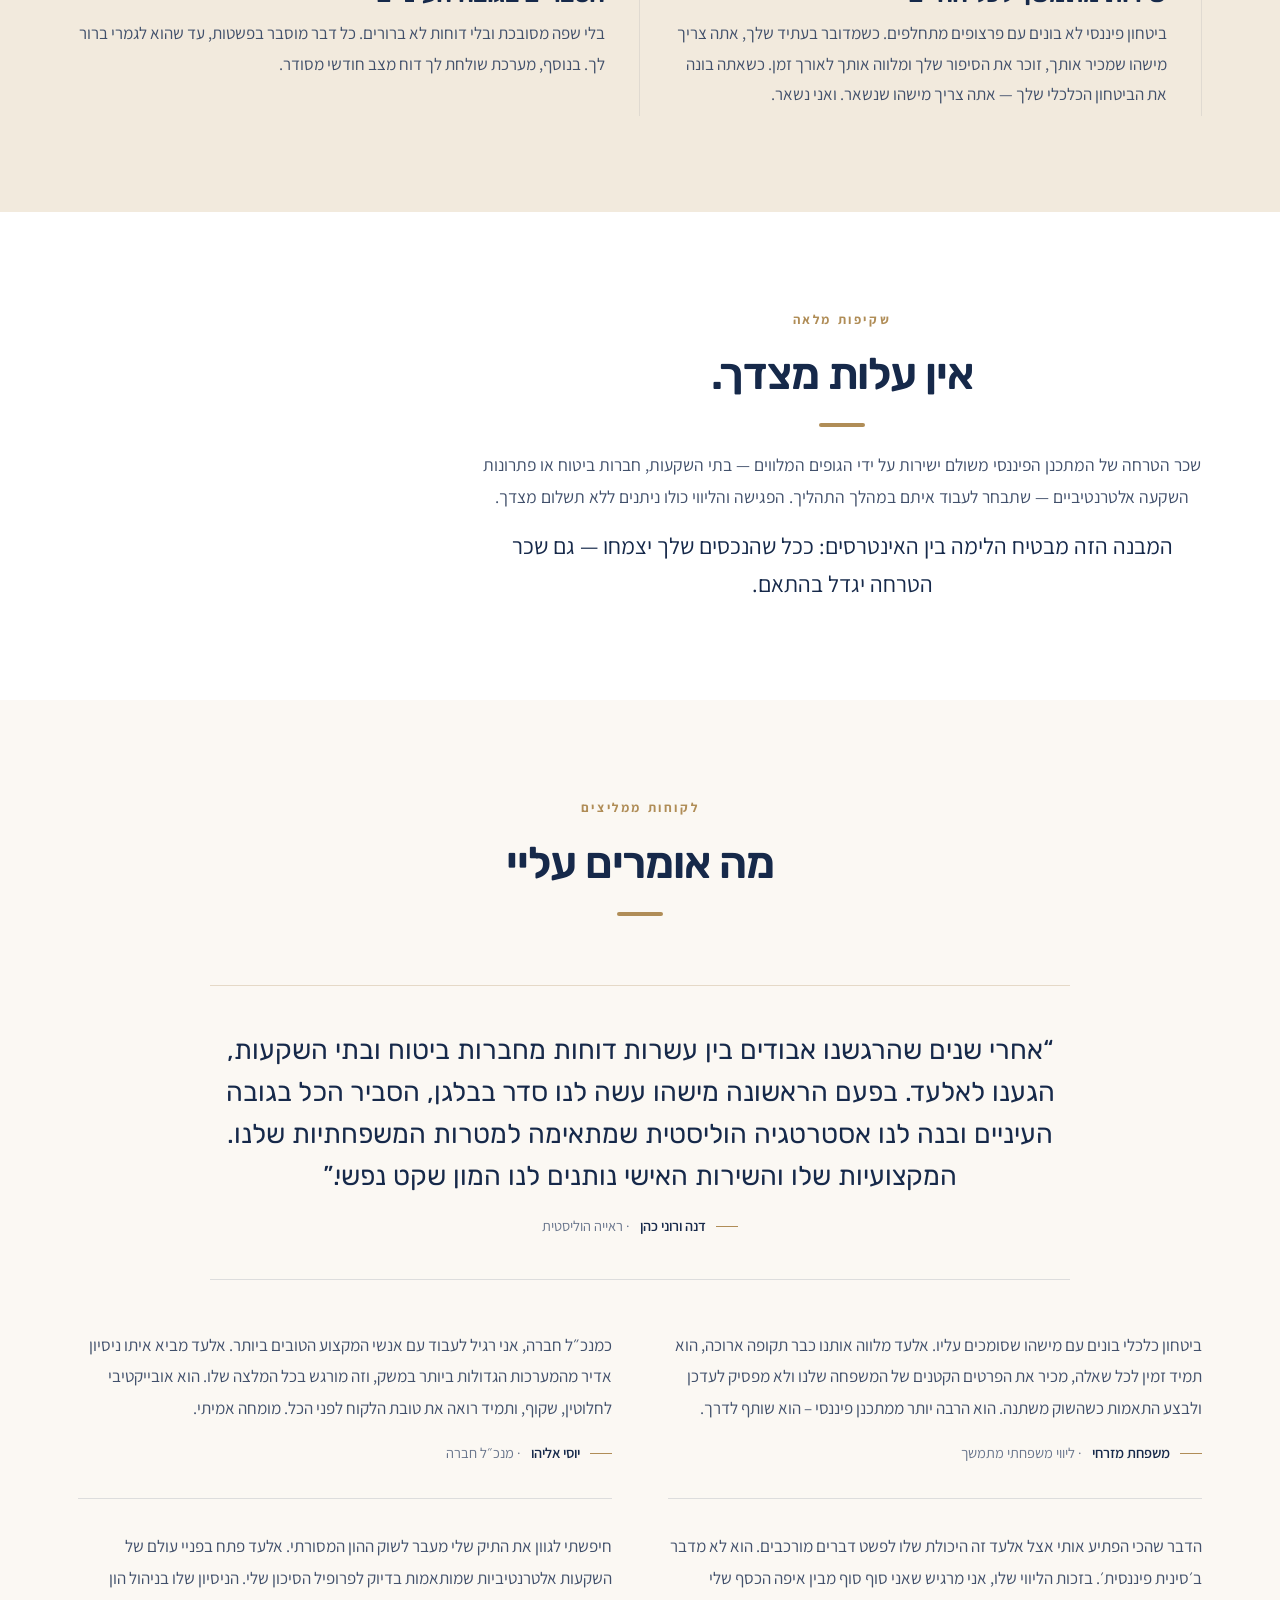
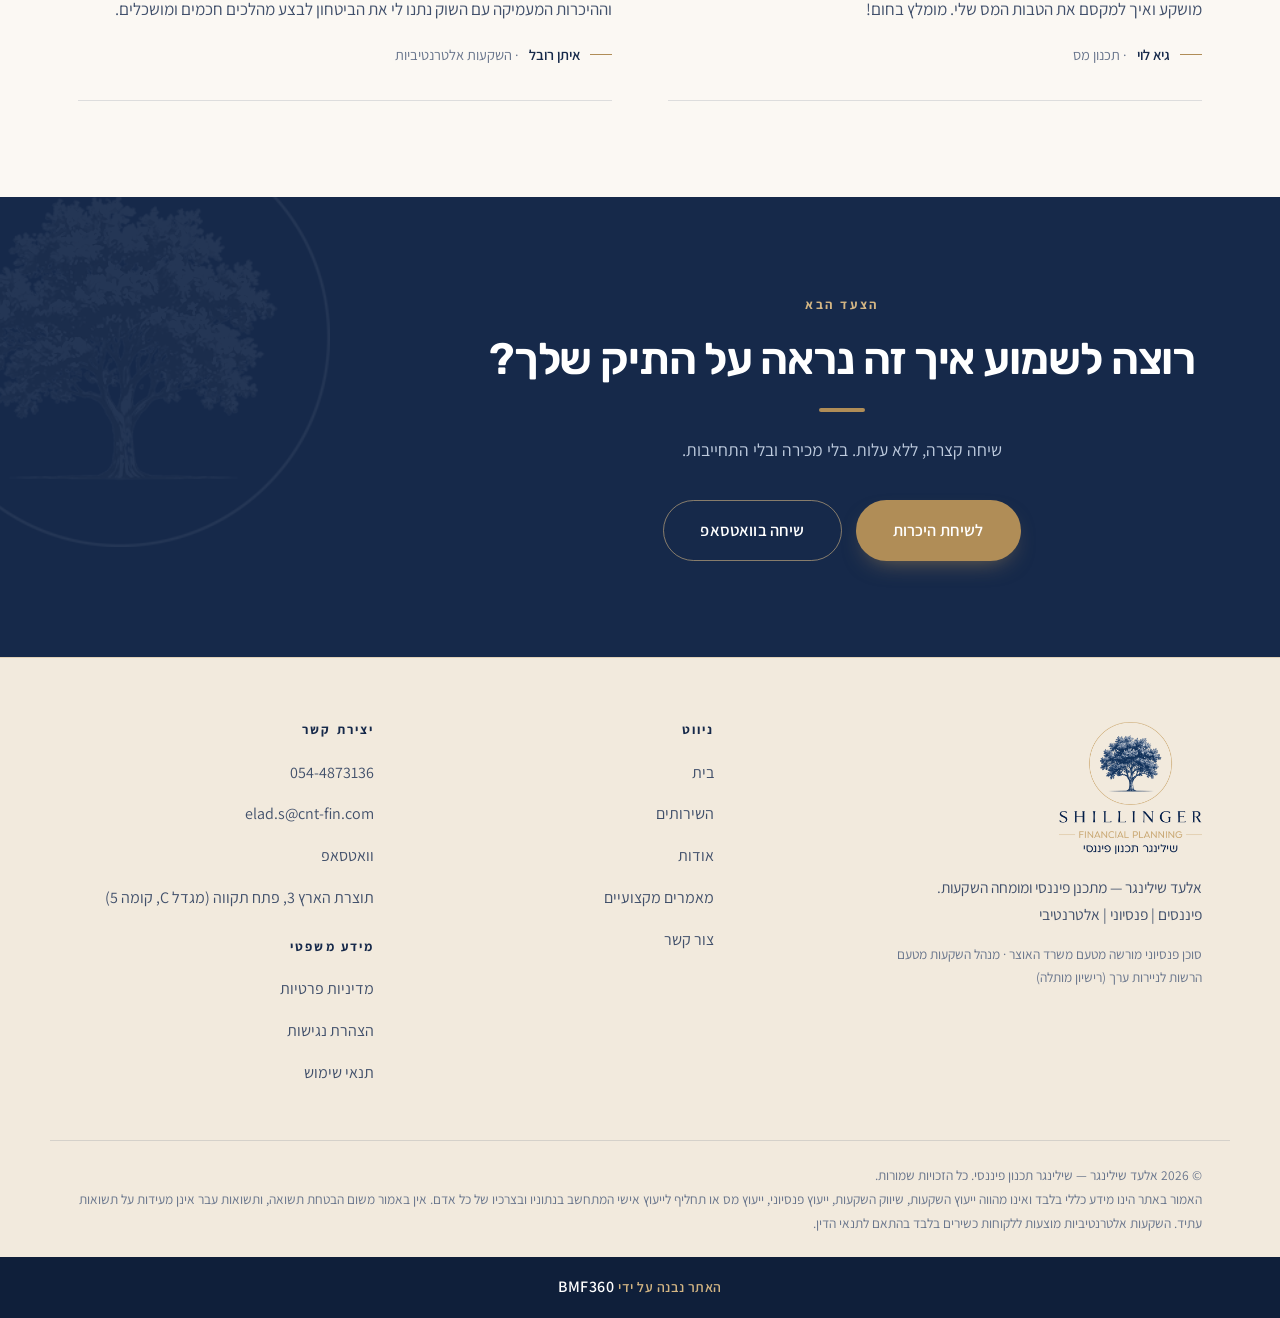
==== commit 1679d577: "שיפור קריאות הטקסט וריכוך נוסף של הטון קריאות: - משקל טקסט הגוף עלה מ-300 ל-400 בכל האתר. משקל 300 ה" ====
--- a/about.html
+++ b/about.html
@@ -13,7 +13,7 @@
 <link rel="icon" type="image/png" href="assets/img/brand/favicon.png">
 <link rel="preconnect" href="https://fonts.googleapis.com">
 <link rel="preconnect" href="https://fonts.gstatic.com" crossorigin>
-<link href="https://fonts.googleapis.com/css2?family=Rubik:wght@400;500;600;700&family=Assistant:wght@200;300;400;600;700&display=swap" rel="stylesheet">
+<link href="https://fonts.googleapis.com/css2?family=Rubik:wght@400;500;600;700&family=Assistant:wght@300;400;600;700&display=swap" rel="stylesheet">
 <link rel="stylesheet" href="assets/css/style.css">
 <script type="application/ld+json">
 {
--- a/assets/css/style.css
+++ b/assets/css/style.css
@@ -16,10 +16,10 @@
   --white:#FFFFFF;
 
   --text:#16294A;
-  --text-soft:#4E5D77;
-  --text-mute:#7C889D;
+  --text-soft:#41506B;
+  --text-mute:#68758C;
   --text-on-dark:#EAEFF7;
-  --text-on-dark-soft:#A9B9D0;
+  --text-on-dark-soft:#BECBDE;
 
   --line:rgba(22,41,74,.13);
   --line-soft:rgba(22,41,74,.08);
@@ -45,7 +45,7 @@
 body{
   margin:0;
   font-family:var(--ff-body);
-  font-weight:300;
+  font-weight:400;
   font-size:17.5px;
   line-height:1.8;
   color:var(--text);
@@ -77,7 +77,7 @@
 
 .lead{font-size:clamp(19px,2.1vw,23px);font-weight:400;line-height:1.65;color:var(--text)}
 .section--navy .lead,.section--navy-deep .lead{color:var(--white)}
-.body{font-weight:300;color:var(--text-soft)}
+.body{font-weight:400;color:var(--text-soft)}
 .section--navy .body,.section--navy-deep .body{color:var(--text-on-dark-soft)}
 .center{text-align:center}
 .narrow{max-width:var(--measure);margin-inline:auto}
@@ -176,7 +176,7 @@
 .hero h1{color:var(--navy)}
 .hero h1 .accent{color:var(--gold);display:block;font-weight:500}
 .hero__sub{
-  margin-top:26px;font-size:clamp(17px,1.9vw,20px);font-weight:300;
+  margin-top:26px;font-size:clamp(17px,1.9vw,20px);font-weight:400;
   line-height:1.85;color:var(--text-soft);max-width:540px;
 }
 .hero__meta{
@@ -366,7 +366,7 @@
   color:var(--gold);letter-spacing:.1em;margin-bottom:12px;
 }
 .cols h3{margin-bottom:10px}
-.cols p{color:var(--text-soft);font-size:16.5px}
+.cols p{color:var(--text-soft);font-size:17px}
 .section--navy .cols > *,.section--navy-deep .cols > *{border-inline-start-color:rgba(255,255,255,.09)}
 .section--navy .cols p,.section--navy-deep .cols p{color:var(--text-on-dark-soft)}
 
@@ -386,7 +386,7 @@
   color:var(--gold);opacity:.55;flex-shrink:0;min-width:44px;
 }
 .reasons__item h3{font-size:20px;margin-bottom:6px}
-.reasons__item p{font-size:16.5px;color:var(--text-on-dark-soft)}
+.reasons__item p{font-size:17px;color:var(--text-on-dark-soft)}
 .section--cream .reasons__item p,.section--white .reasons__item p,
 .section--cream2 .reasons__item p{color:var(--text-soft)}
 
@@ -448,7 +448,7 @@
 /* 6. רשימות סימון */
 .icon-list{list-style:none;margin:0;padding:0}
 .icon-list li{
-  display:flex;gap:14px;align-items:flex-start;padding:11px 0;font-weight:300;
+  display:flex;gap:14px;align-items:flex-start;padding:11px 0;font-weight:400;
   border-bottom:1px solid var(--line-soft);
 }
 .section--navy .icon-list li,.section--navy-deep .icon-list li{
@@ -473,7 +473,7 @@
 }
 .svc__item:hover{transform:translateY(-6px);box-shadow:var(--shadow-md)}
 .svc__item h3{margin-bottom:14px;position:relative}
-.svc__item p{color:var(--text-soft);font-size:16.5px}
+.svc__item p{color:var(--text-soft);font-size:17px}
 .svc__link{
   display:inline-block;margin-top:22px;font-weight:600;font-size:15.5px;
   color:var(--navy);border-bottom:1px solid var(--gold);padding-bottom:2px;
@@ -493,13 +493,13 @@
 }
 .tst__grid{display:grid;grid-template-columns:repeat(2,1fr);column-gap:56px}
 .tst__item{padding:32px 0;border-bottom:1px solid var(--line)}
-.tst__item p{color:var(--text-soft);font-size:16.5px;line-height:1.8}
+.tst__item p{color:var(--text-soft);font-size:17px;line-height:1.85}
 .tst__by{
   margin-top:16px;font-size:14.5px;font-weight:600;color:var(--navy);
   display:flex;align-items:center;gap:10px;
 }
 .tst__by::before{content:"";width:22px;height:1px;background:var(--gold);flex-shrink:0}
-.tst__by span{font-weight:300;color:var(--text-mute)}
+.tst__by span{font-weight:400;color:var(--text-mute)}
 
 /* 9. Split — טקסט + תמונה */
 .split{display:grid;grid-template-columns:0.88fr 1.12fr;gap:64px;align-items:center}
@@ -526,7 +526,7 @@
 }
 .logo-tile:hover{transform:translateY(-4px);box-shadow:var(--shadow-md)}
 .logo-tile:hover img{filter:none;opacity:1}
-.logos__note{margin-top:24px;font-size:13.5px;color:var(--text-mute)}
+.logos__note{margin-top:24px;font-size:14px;color:var(--text-mute)}
 
 /* 11. מאמרים */
 .posts{display:grid;grid-template-columns:repeat(3,1fr);gap:26px;margin-top:56px}
@@ -540,7 +540,7 @@
   font-size:12px;font-weight:700;letter-spacing:.16em;color:var(--gold);margin-bottom:16px;
 }
 .post h3{font-size:21px;margin-bottom:12px}
-.post p{color:var(--text-soft);font-size:16px;flex:1}
+.post p{color:var(--text-soft);font-size:16.5px;flex:1}
 .post__soon{
   margin-top:22px;font-size:14px;font-weight:600;color:var(--text-mute);letter-spacing:.06em;
 }
@@ -561,7 +561,7 @@
 .faq__item:first-child{border-top:1px solid rgba(255,255,255,.1)}
 .section--cream .faq__item,.section--white .faq__item{border-color:var(--line)}
 .faq__item h3{font-size:20px;margin-bottom:8px;display:flex;gap:14px}
-.faq__item h3::before{content:"—";color:var(--gold);font-family:var(--ff-body);font-weight:300}
+.faq__item h3::before{content:"—";color:var(--gold);font-family:var(--ff-body);font-weight:400}
 .faq__item p{color:var(--text-on-dark-soft);padding-inline-start:32px}
 .section--cream .faq__item p,.section--white .faq__item p{color:var(--text-soft)}
 
@@ -575,7 +575,7 @@
 .field--full{grid-column:1 / -1}
 .field label{font-size:13.5px;font-weight:600;color:var(--navy);letter-spacing:.04em}
 .field input,.field select,.field textarea{
-  font-family:var(--ff-body);font-size:16px;font-weight:300;color:var(--text);
+  font-family:var(--ff-body);font-size:16px;font-weight:400;color:var(--text);
   padding:11px 2px;border:0;border-bottom:1px solid var(--line);background:transparent;
   transition:border-color .25s ease;
 }
@@ -585,11 +585,11 @@
 .field textarea{resize:vertical;min-height:80px;border:1px solid var(--line);border-radius:var(--radius-sm);padding:14px}
 .field--check label{
   flex-direction:row;align-items:flex-start;gap:10px;
-  font-weight:300;font-size:14px;color:var(--text-soft);cursor:pointer;letter-spacing:0;
+  font-weight:400;font-size:14.5px;color:var(--text-soft);cursor:pointer;letter-spacing:0;
 }
 .field--check input{flex:0 0 17px;width:17px;height:17px;margin-top:4px;accent-color:var(--gold);padding:0}
 .field--check a{color:var(--teal);text-decoration:underline}
-.form-note{margin-top:16px;font-size:13px;color:var(--text-mute);line-height:1.6}
+.form-note{margin-top:16px;font-size:13.5px;color:var(--text-mute);line-height:1.7}
 .form-msg{
   margin-top:16px;padding:14px 18px;background:rgba(46,111,130,.08);
   border-radius:var(--radius-sm);color:var(--teal);font-weight:600;display:none;
@@ -651,16 +651,16 @@
   color:var(--navy);font-family:var(--ff-body);font-size:13px;font-weight:700;
   letter-spacing:.16em;margin-bottom:18px;
 }
-.footer a{color:var(--text-soft);font-size:15.5px;transition:color .35s ease}
+.footer a{color:var(--text-soft);font-size:16px;transition:color .35s ease}
 .footer a:hover{color:var(--gold)}
 .footer ul{list-style:none;margin:0;padding:0;display:flex;flex-direction:column;gap:10px}
 .footer__brand img{height:132px;width:auto}
 .footer__brand p{margin-top:20px;max-width:330px;font-size:15.5px;line-height:1.75}
-.footer__lic{margin-top:14px!important;font-size:12.5px!important;color:var(--text-mute)}
+.footer__lic{margin-top:14px!important;font-size:13.5px!important;color:var(--text-mute)}
 .footer__legal{
   border-top:1px solid var(--line);max-width:var(--container);
-  margin-inline:auto;padding:22px 28px;font-size:12.5px;
-  color:var(--text-mute);line-height:1.75;
+  margin-inline:auto;padding:22px 28px;font-size:13.5px;
+  color:var(--text-mute);line-height:1.8;
 }
 .credit{background:var(--navy-deep);text-align:center;padding:16px 28px}
 .credit p{font-size:14px;font-weight:600;color:var(--gold-light);letter-spacing:.04em}
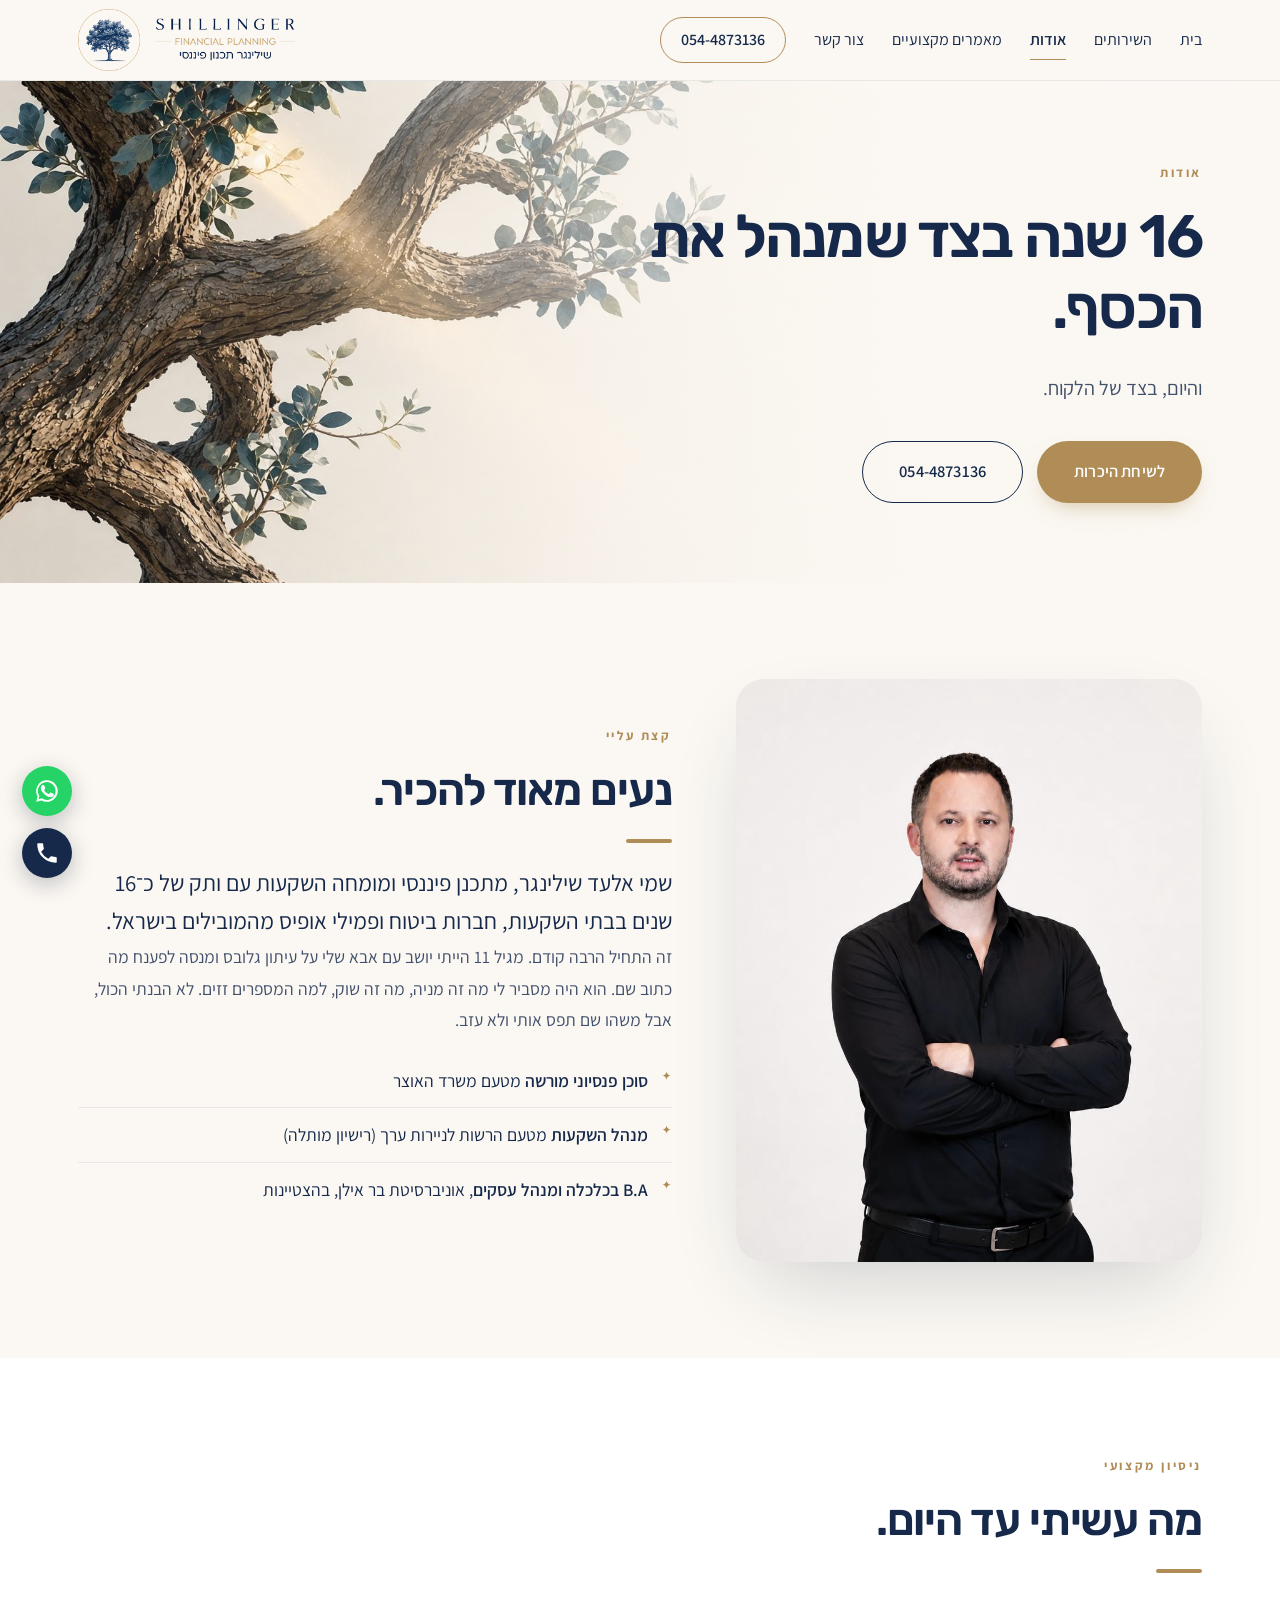
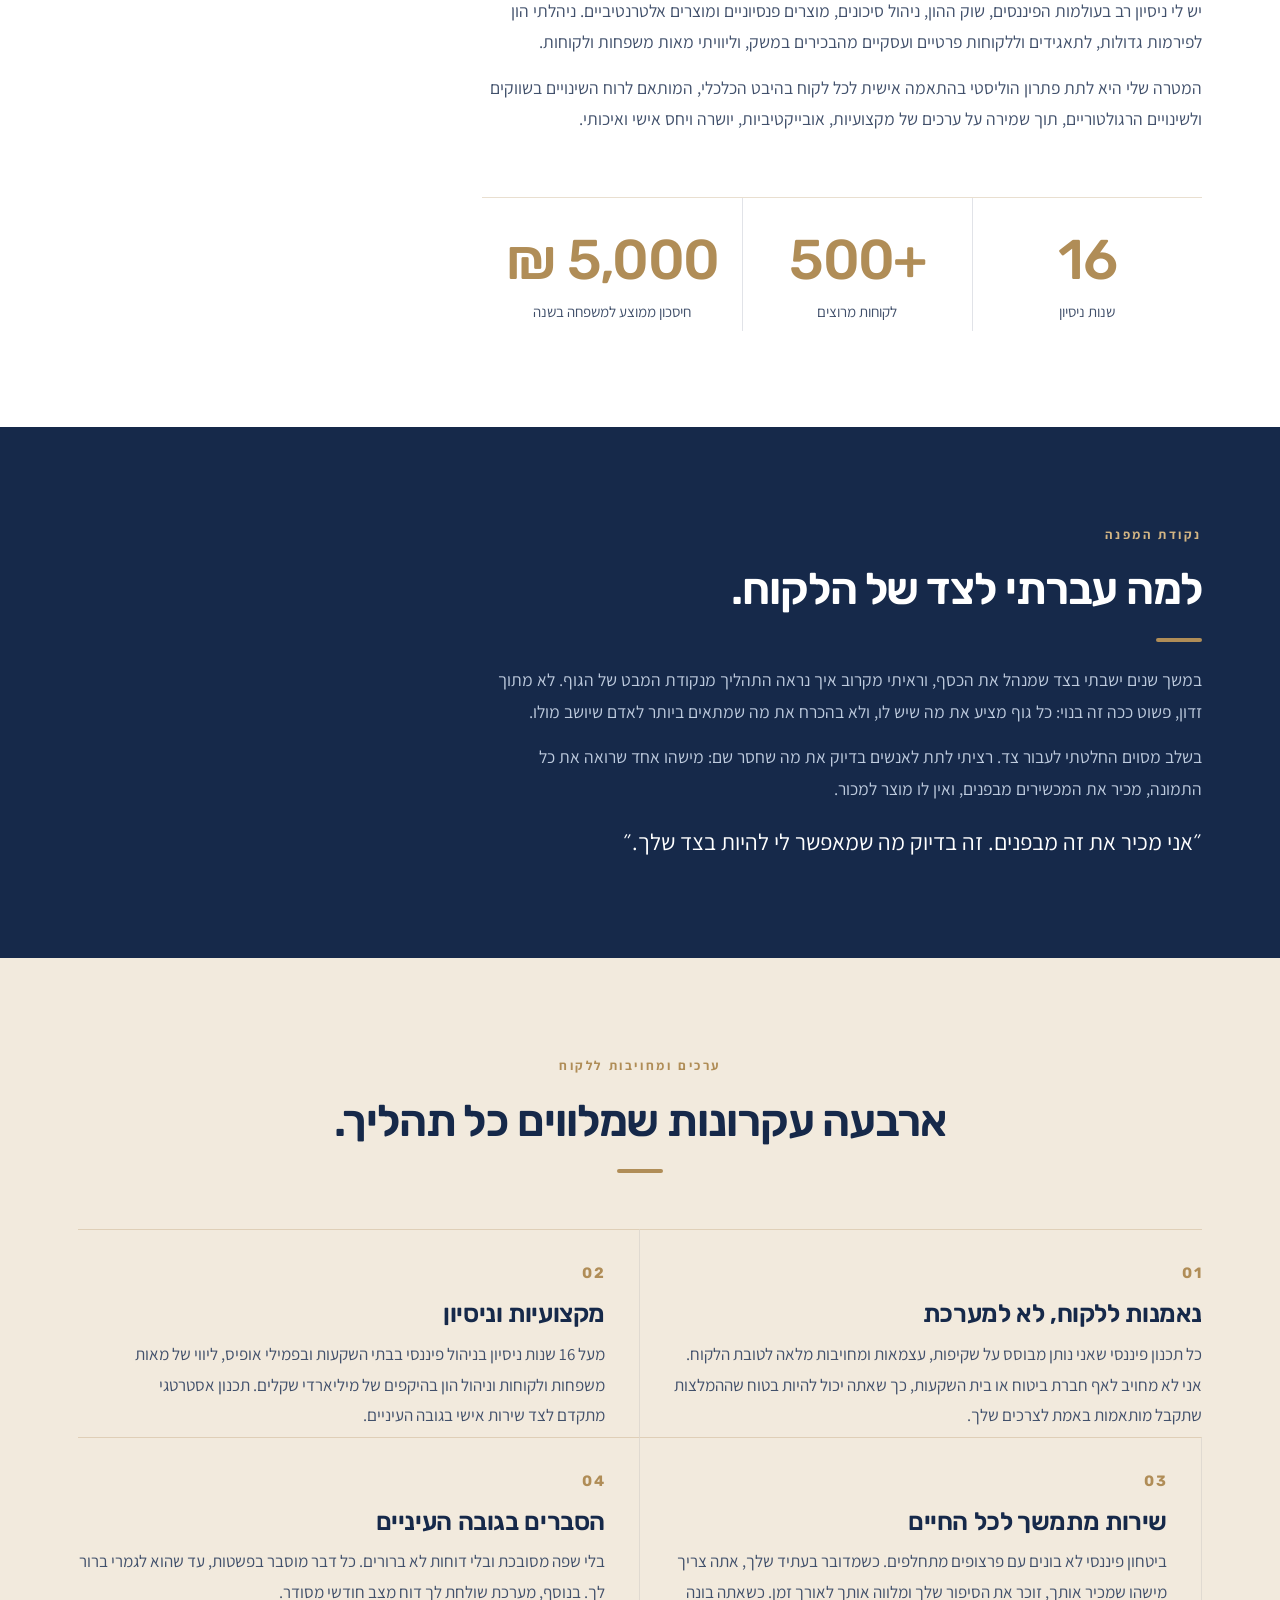
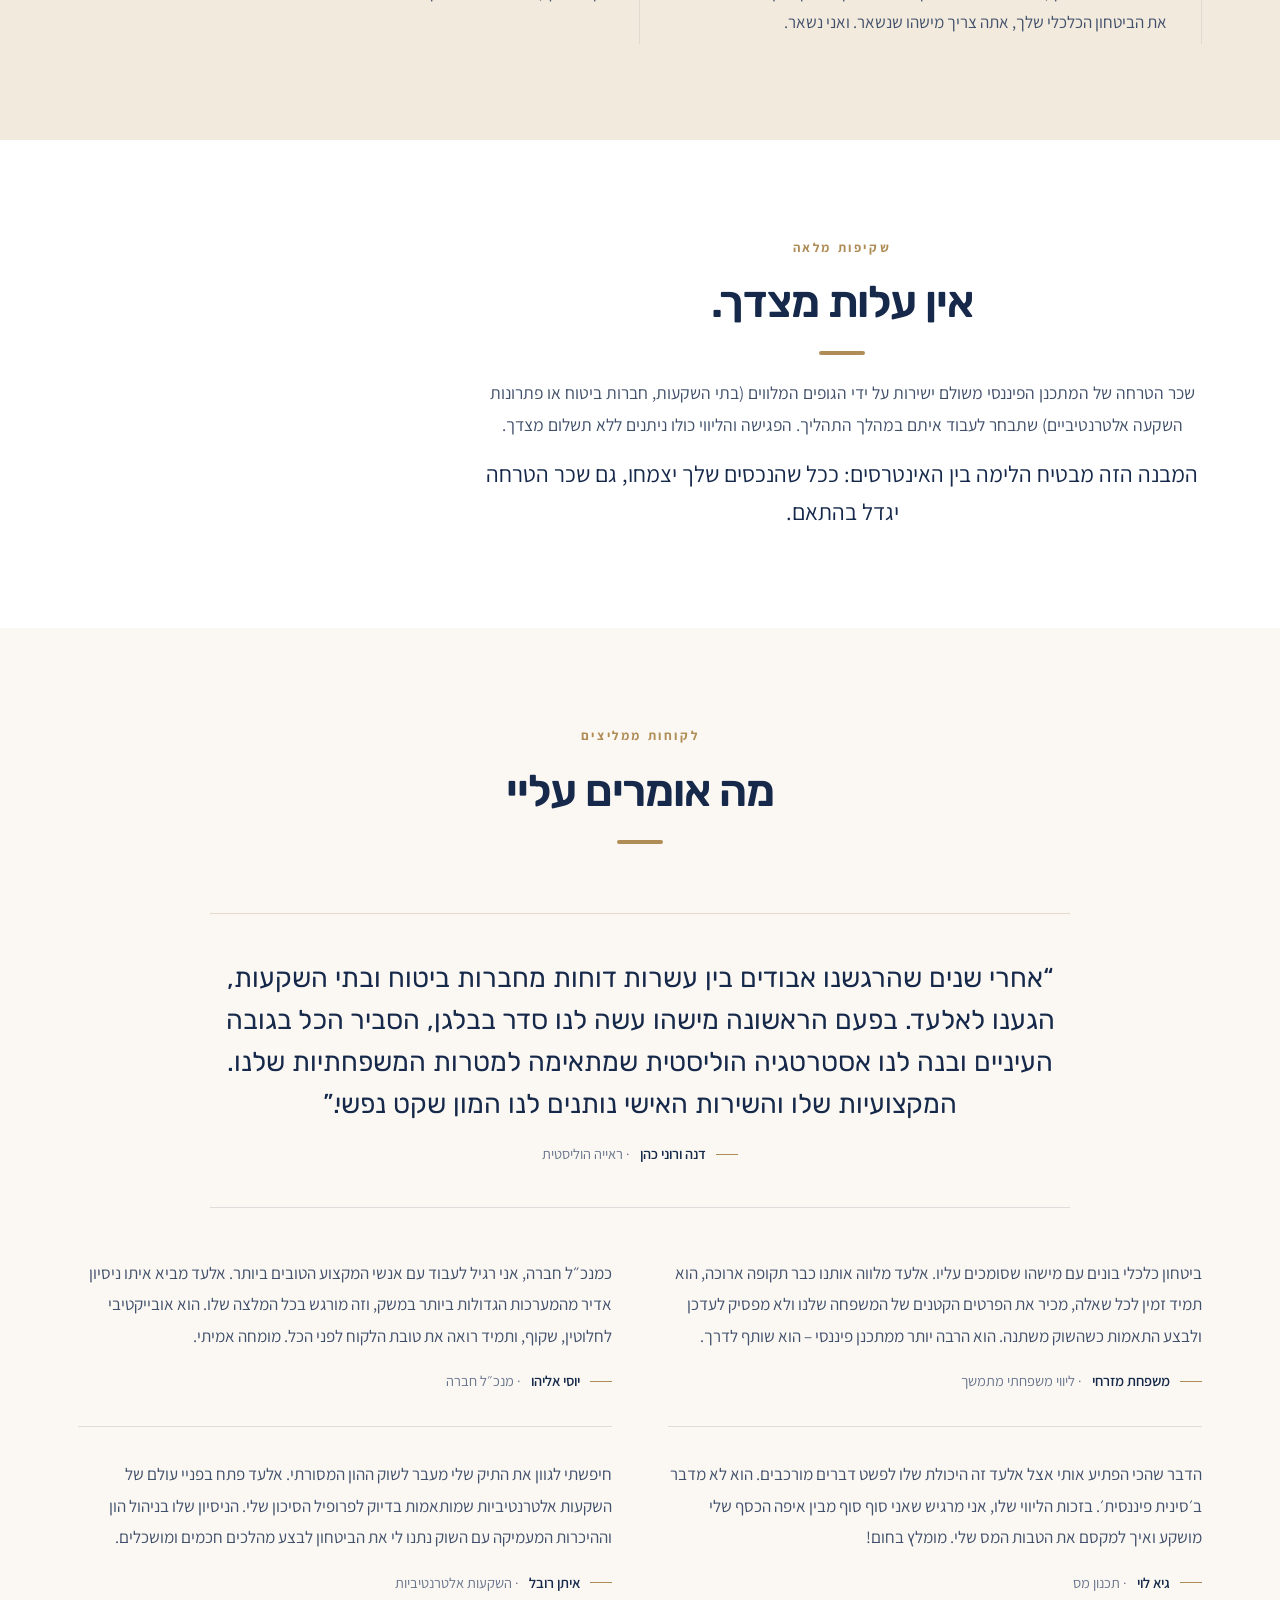
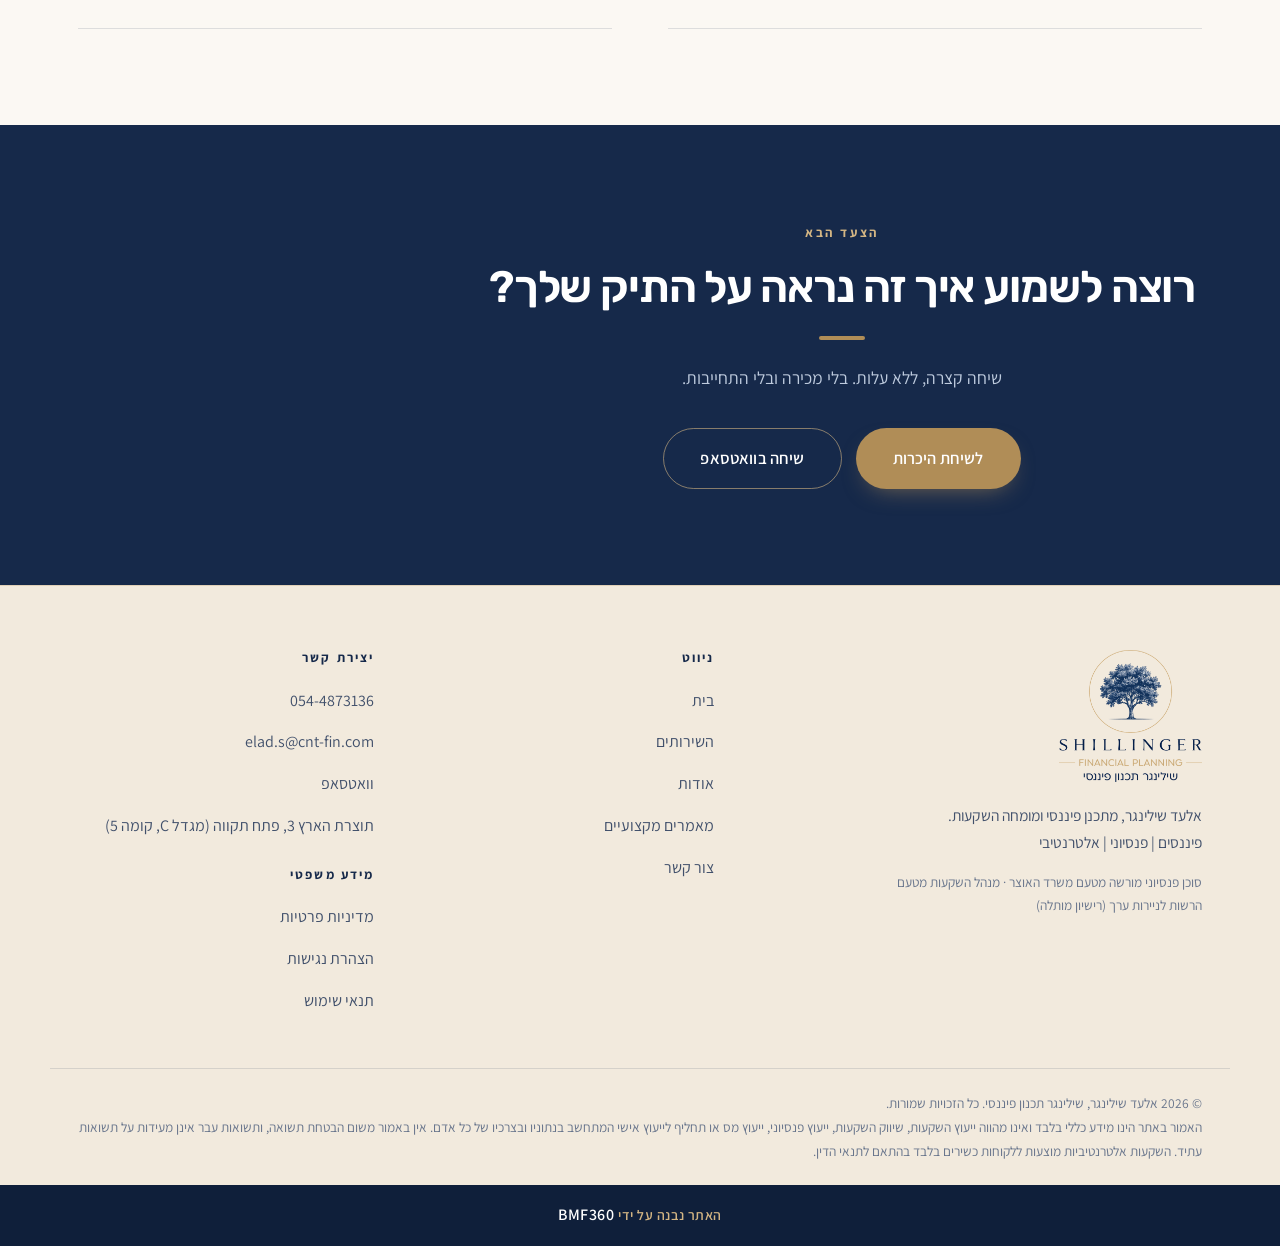
==== commit ee6dfd66: "הירו חדש, סדר סקשנים בעמוד הבית והסרת מקף ארוך מכל האתר - הסרת הגבהה "16 שנה בתוך הגופים הגדולים" מה" ====
--- a/about.html
+++ b/about.html
@@ -4,9 +4,9 @@
 <meta charset="utf-8">
 <meta name="viewport" content="width=device-width,initial-scale=1">
 <title>אודות אלעד שילינגר | מתכנן פיננסי ומומחה השקעות</title>
-<meta name="description" content="אלעד שילינגר — מתכנן פיננסי ומומחה השקעות, 16 שנות ותק בבתי השקעות, חברות ביטוח ופמילי אופיס. סוכן פנסיוני מורשה ומנהל השקעות מוסמך.">
+<meta name="description" content="אלעד שילינגר, מתכנן פיננסי ומומחה השקעות, 16 שנות ותק בבתי השקעות, חברות ביטוח ופמילי אופיס. סוכן פנסיוני מורשה ומנהל השקעות מוסמך.">
 <meta property="og:title" content="אודות אלעד שילינגר | מתכנן פיננסי ומומחה השקעות">
-<meta property="og:description" content="אלעד שילינגר — מתכנן פיננסי ומומחה השקעות, 16 שנות ותק בבתי השקעות, חברות ביטוח ופמילי אופיס. סוכן פנסיוני מורשה ומנהל השקעות מוסמך.">
+<meta property="og:description" content="אלעד שילינגר, מתכנן פיננסי ומומחה השקעות, 16 שנות ותק בבתי השקעות, חברות ביטוח ופמילי אופיס. סוכן פנסיוני מורשה ומנהל השקעות מוסמך.">
 <meta property="og:image" content="assets/img/brand/logo-horizontal.png">
 <meta property="og:type" content="website">
 <meta property="og:locale" content="he_IL">
@@ -32,7 +32,7 @@
 
 <header class="header">
   <div class="header__inner">
-    <a class="brand" href="index.html" aria-label="שילינגר תכנון פיננסי — לעמוד הבית">
+    <a class="brand" href="index.html" aria-label="שילינגר תכנון פיננסי, לעמוד הבית">
       <img src="assets/img/brand/logo-horizontal.png" alt="שילינגר תכנון פיננסי">
     </a>
     <button class="nav__toggle" aria-label="פתיחת תפריט" aria-expanded="false"><span></span><span></span><span></span></button>
@@ -79,12 +79,12 @@
         <p class="body">
           זה התחיל הרבה קודם. מגיל 11 הייתי יושב עם אבא שלי על עיתון גלובס
           ומנסה לפענח מה כתוב שם. הוא היה מסביר לי מה זה מניה, מה זה שוק,
-          למה המספרים זזים. לא הבנתי הכול — אבל משהו שם תפס אותי ולא עזב.
+          למה המספרים זזים. לא הבנתי הכול, אבל משהו שם תפס אותי ולא עזב.
         </p>
         <ul class="icon-list" style="margin-top:18px">
           <li><span class="ico">✦</span><span><strong>סוכן פנסיוני מורשה</strong> מטעם משרד האוצר</span></li>
           <li><span class="ico">✦</span><span><strong>מנהל השקעות</strong> מטעם הרשות לניירות ערך (רישיון מותלה)</span></li>
-          <li><span class="ico">✦</span><span><strong>B.A בכלכלה ומנהל עסקים</strong>, אוניברסיטת בר אילן — בהצטיינות</span></li>
+          <li><span class="ico">✦</span><span><strong>B.A בכלכלה ומנהל עסקים</strong>, אוניברסיטת בר אילן, בהצטיינות</span></li>
         </ul>
       </div>
     </div>
@@ -104,7 +104,7 @@
       </p>
       <p class="body" style="margin-top:14px">
         המטרה שלי היא לתת פתרון הוליסטי בהתאמה אישית לכל לקוח בהיבט הכלכלי,
-        המותאם לרוח השינויים בשווקים ולשינויים הרגולטוריים — תוך שמירה על ערכים
+        המותאם לרוח השינויים בשווקים ולשינויים הרגולטוריים, תוך שמירה על ערכים
         של מקצועיות, אובייקטיביות, יושרה ויחס אישי ואיכותי.
       </p>
       <div class="figures">
@@ -124,7 +124,7 @@
       <hr class="rule">
       <p class="body">
         במשך שנים ישבתי בצד שמנהל את הכסף, וראיתי מקרוב איך נראה התהליך מנקודת
-        המבט של הגוף. לא מתוך זדון — פשוט ככה זה בנוי: כל גוף מציע את מה שיש לו,
+        המבט של הגוף. לא מתוך זדון, פשוט ככה זה בנוי: כל גוף מציע את מה שיש לו,
         ולא בהכרח את מה שמתאים ביותר לאדם שיושב מולו.
       </p>
       <p class="body" style="margin-top:14px">
@@ -150,7 +150,7 @@
         <h3>נאמנות ללקוח, לא למערכת</h3>
         <p>
           כל תכנון פיננסי שאני נותן מבוסס על שקיפות, עצמאות ומחויבות מלאה לטובת
-          הלקוח. אני לא מחויב לאף חברת ביטוח או בית השקעות — כך שאתה יכול להיות
+          הלקוח. אני לא מחויב לאף חברת ביטוח או בית השקעות, כך שאתה יכול להיות
           בטוח שההמלצות שתקבל מותאמות באמת לצרכים שלך.
         </p>
       </article>
@@ -169,7 +169,7 @@
         <p>
           ביטחון פיננסי לא בונים עם פרצופים מתחלפים. כשמדובר בעתיד שלך, אתה צריך
           מישהו שמכיר אותך, זוכר את הסיפור שלך ומלווה אותך לאורך זמן.
-          כשאתה בונה את הביטחון הכלכלי שלך — אתה צריך מישהו שנשאר. ואני נשאר.
+          כשאתה בונה את הביטחון הכלכלי שלך, אתה צריך מישהו שנשאר. ואני נשאר.
         </p>
       </article>
       <article>
@@ -191,12 +191,11 @@
       <h2>אין עלות מצדך.</h2>
       <hr class="rule">
       <p class="body">
-        שכר הטרחה של המתכנן הפיננסי משולם ישירות על ידי הגופים המלווים — בתי
-        השקעות, חברות ביטוח או פתרונות השקעה אלטרנטיביים — שתבחר לעבוד איתם
+        שכר הטרחה של המתכנן הפיננסי משולם ישירות על ידי הגופים המלווים (בתי השקעות, חברות ביטוח או פתרונות השקעה אלטרנטיביים) שתבחר לעבוד איתם
         במהלך התהליך. הפגישה והליווי כולו ניתנים ללא תשלום מצדך.
       </p>
       <p class="lead" style="margin-top:16px">
-        המבנה הזה מבטיח הלימה בין האינטרסים: ככל שהנכסים שלך יצמחו — גם שכר הטרחה יגדל בהתאם.
+        המבנה הזה מבטיח הלימה בין האינטרסים: ככל שהנכסים שלך יצמחו, גם שכר הטרחה יגדל בהתאם.
       </p>
     </div>
   </div>
@@ -256,7 +255,7 @@
     <div class="footer__brand">
       <img src="assets/img/brand/logo-stack.png" alt="שילינגר תכנון פיננסי">
       <p>
-        אלעד שילינגר — מתכנן פיננסי ומומחה השקעות.<br>
+        אלעד שילינגר, מתכנן פיננסי ומומחה השקעות.<br>
         פיננסים | פנסיוני | אלטרנטיבי
       </p>
       <p class="footer__lic">
@@ -290,7 +289,7 @@
     </div>
   </div>
   <div class="footer__legal">
-    © <span id="year">2026</span> אלעד שילינגר — שילינגר תכנון פיננסי. כל הזכויות שמורות.
+    © <span id="year">2026</span> אלעד שילינגר, שילינגר תכנון פיננסי. כל הזכויות שמורות.
     <br>
     האמור באתר הינו מידע כללי בלבד ואינו מהווה ייעוץ השקעות, שיווק השקעות, ייעוץ פנסיוני, ייעוץ מס או תחליף לייעוץ אישי המתחשב בנתוניו ובצרכיו של כל אדם. אין באמור משום הבטחת תשואה, ותשואות עבר אינן מעידות על תשואות עתיד. השקעות אלטרנטיביות מוצעות ללקוחות כשירים בלבד בהתאם לתנאי הדין.
   </div>
--- a/assets/css/style.css
+++ b/assets/css/style.css
@@ -1,5 +1,5 @@
 /* ==========================================================================
-   שילינגר תכנון פיננסי — מערכת עיצוב
+   שילינגר תכנון פיננסי מערכת עיצוב
    טיפוגרפיה: Rubik (כותרות) + Assistant (גוף)
    ========================================================================== */
 
@@ -96,12 +96,20 @@
 .section--navy h1,.section--navy h2,.section--navy h3,.section--navy h4,
 .section--navy-deep h1,.section--navy-deep h2,.section--navy-deep h3,.section--navy-deep h4{color:var(--white)}
 
-/* סמל העץ כווטרמארק עדין */
-.section--navy::before,.section--navy-deep::before{
-  content:"";position:absolute;inset-inline-end:-90px;top:-70px;
-  width:420px;height:420px;pointer-events:none;
+/* סמל העץ כווטרמארק פעם אחת בלבד, בעמוד הבית, עם תזוזה עדינה בגלילה */
+.section--wm::before{
+  content:"";position:absolute;inset-inline-end:-110px;top:-90px;
+  width:440px;height:440px;pointer-events:none;
   background:url("../img/brand/icon.png") no-repeat center/contain;
-  opacity:.06;filter:brightness(2.4) saturate(0);
+  opacity:.055;filter:brightness(2.4) saturate(0);
+  transform:translate3d(0,var(--wm,0px),0) rotate(calc(var(--wm,0px) * 0.02));
+  will-change:transform;
+}
+@media (prefers-reduced-motion:reduce){
+  .section--wm::before{transform:none}
+}
+@media (max-width:720px){
+  .section--wm::before{width:260px;height:260px;inset-inline-end:-70px;top:-50px}
 }
 
 /* Header ------------------------------------------------------------------ */
@@ -152,7 +160,7 @@
 .btn-row{display:flex;flex-wrap:wrap;gap:14px;margin-top:34px}
 .center .btn-row,.btn-row.center{justify-content:center}
 
-/* Hero — בהיר, מונחה תמונה ------------------------------------------------ */
+/* Hero בהיר, מונחה תמונה ------------------------------------------------ */
 .hero{
   position:relative;overflow:hidden;background:var(--cream);
   min-height:min(86vh,780px);display:flex;align-items:center;
@@ -213,7 +221,7 @@
 
 
 /* ==========================================================================
-   סקשן העץ — כרטיס מרחף עם גדילה לפי גלילה
+   סקשן העץ כרטיס מרחף עם גדילה לפי גלילה
    ========================================================================== */
 .tree{
   position:relative;
@@ -226,7 +234,7 @@
   background:radial-gradient(50% 42% at 50% 52%,rgba(176,141,87,.10) 0%,transparent 70%);
 }
 
-.tree__scroll{height:440vh;position:relative}
+.tree__scroll{height:620vh;position:relative}
 .tree__sticky{
   position:sticky;top:0;height:100vh;
   display:flex;align-items:center;justify-content:center;
@@ -241,7 +249,7 @@
   padding:34px 46px 46px;
 }
 
-/* — נקודות ניווט — */
+/* נקודות ניווט */
 .tree__dots{display:flex;gap:14px;margin-bottom:10px}
 .tree__dot{
   width:22px;height:22px;padding:0;border:0;background:none;cursor:pointer;
@@ -257,7 +265,7 @@
   box-shadow:0 0 0 5px rgba(176,141,87,.18),0 0 14px rgba(176,141,87,.55);
 }
 
-/* — גוף הכרטיס — */
+/* גוף הכרטיס */
 .tree__body{
   display:grid;grid-template-columns:1fr 1fr;gap:48px;align-items:center;
 }
@@ -283,11 +291,11 @@
   opacity:calc(.15 + var(--grow, 0) * .55);
 }
 
-/* — הטקסט — */
+/* הטקסט */
 .tree__text{max-width:500px}
 .tree__text h2{font-size:clamp(26px,2.9vw,36px)}
 .tree__text .rule{margin:18px 0 26px}
-.tree__panels{position:relative;min-height:196px}
+.tree__panels{position:relative;min-height:212px}
 .tree__panel{
   position:absolute;inset:0;
   opacity:0;transform:translateY(14px);
@@ -302,7 +310,7 @@
 .tree__panel h3{font-size:clamp(22px,2.5vw,29px);margin-bottom:14px;line-height:1.28}
 .tree__panel p{color:var(--text-soft);font-size:17px;line-height:1.85}
 
-/* — שורת השלבים בתחתית הכרטיס — */
+/* שורת השלבים בתחתית הכרטיס */
 .tree__marks{
   display:flex;gap:10px;margin-top:26px;padding-top:22px;
   border-top:1px solid var(--line-soft);flex-wrap:wrap;
@@ -310,7 +318,7 @@
 .tree__mark{
   font-family:var(--ff-body);font-size:13px;font-weight:600;letter-spacing:.1em;
   color:var(--text-mute);background:transparent;border:1px solid transparent;
-  border-radius:99px;padding:7px 18px;cursor:pointer;
+  border-radius:99px;padding:7px 15px;min-width:46px;cursor:pointer;
   transition:color .45s ease,background .45s ease,border-color .45s ease;
 }
 .tree__mark:hover{color:var(--navy)}
@@ -318,7 +326,7 @@
   color:var(--navy);background:rgba(176,141,87,.12);border-color:var(--gold-dim);
 }
 
-/* — מובייל: הכרטיס נפרש, בלי sticky — */
+/* מובייל: הכרטיס נפרש, בלי sticky */
 @media (max-width:980px){
   .tree__scroll{height:auto}
   .tree__sticky{position:static;height:auto;padding:70px 20px}
@@ -350,7 +358,7 @@
 .shead p{margin-top:6px}
 
 /* ==========================================================================
-   פריסות תוכן — מגוון במקום רשת ריבועים אחידה
+   פריסות תוכן מגוון במקום רשת ריבועים אחידה
    ========================================================================== */
 
 /* 1. טורים עריכתיים: קו זהב עליון + ספרה, ללא מסגרת */
@@ -416,7 +424,8 @@
 }
 .figures > div:first-child{border-inline-start:0}
 .figures__n{
-  font-family:var(--ff-display);font-size:clamp(42px,6vw,64px);font-weight:500;letter-spacing:-.03em;
+  font-family:var(--ff-display);font-size:clamp(34px,4.4vw,56px);font-weight:500;
+  letter-spacing:-.03em;white-space:nowrap;
   line-height:1;color:var(--gold-light);
 }
 .figures__l{margin-top:10px;font-size:15px;font-weight:400;color:var(--text-on-dark-soft)}
@@ -425,7 +434,7 @@
 .section--white .figures__n{color:var(--gold)}
 .section--white .figures__l{color:var(--text-soft)}
 
-/* 5. תהליך — ציר אנכי ללא כרטיסים */
+/* 5. תהליך ציר אנכי ללא כרטיסים */
 .steps{margin-top:52px;position:relative;padding-inline-start:64px}
 .steps::before{
   content:"";position:absolute;inset-inline-start:19px;top:14px;bottom:26px;
@@ -460,16 +469,12 @@
 }
 .section--navy .ico,.section--navy-deep .ico{color:var(--gold-light)}
 
-/* 7. כרטיסי שירות — גבוהים, עם מספר גדול ברקע */
+/* 7. כרטיסי שירות גבוהים, עם מספר גדול ברקע */
 .svc{display:grid;grid-template-columns:repeat(3,1fr);gap:26px;margin-top:56px}
 .svc__item{
   position:relative;background:var(--white);padding:44px 34px 38px;
-  overflow:hidden;transition:background .55s ease;
-}
-.svc__item::before{
-  content:attr(data-n);position:absolute;inset-inline-end:14px;top:-10px;
-  font-family:var(--ff-display);font-size:110px;font-weight:600;
-  color:var(--gold);opacity:.08;line-height:1;pointer-events:none;
+  overflow:hidden;border-radius:var(--radius);box-shadow:var(--shadow);
+  transition:transform .5s cubic-bezier(.4,0,.2,1),box-shadow .5s cubic-bezier(.4,0,.2,1);
 }
 .svc__item:hover{transform:translateY(-6px);box-shadow:var(--shadow-md)}
 .svc__item h3{margin-bottom:14px;position:relative}
@@ -481,7 +486,7 @@
 }
 .svc__link:hover{color:var(--gold)}
 
-/* 8. המלצות — אחת מודגשת + שאר בפריסה לא סימטרית */
+/* 8. המלצות אחת מודגשת + שאר בפריסה לא סימטרית */
 .tst{margin-top:52px;display:grid;gap:0}
 .tst__feature{
   padding:44px 0 40px;border-top:1px solid var(--gold-dim);
@@ -501,7 +506,7 @@
 .tst__by::before{content:"";width:22px;height:1px;background:var(--gold);flex-shrink:0}
 .tst__by span{font-weight:400;color:var(--text-mute)}
 
-/* 9. Split — טקסט + תמונה */
+/* 9. Split טקסט + תמונה */
 .split{display:grid;grid-template-columns:0.88fr 1.12fr;gap:64px;align-items:center}
 .split__media{position:relative}
 .split__media img{
@@ -555,13 +560,13 @@
 .card--dark{background:rgba(255,255,255,.05);border-radius:var(--radius);box-shadow:none}
 .card--dark p{color:var(--text-on-dark-soft)}
 
-/* 13. FAQ — אקורדיון שטוח */
+/* 13. FAQ אקורדיון שטוח */
 .faq{margin-top:52px;max-width:900px;margin-inline:auto}
 .faq__item{padding:26px 0;border-bottom:1px solid rgba(255,255,255,.1)}
 .faq__item:first-child{border-top:1px solid rgba(255,255,255,.1)}
 .section--cream .faq__item,.section--white .faq__item{border-color:var(--line)}
 .faq__item h3{font-size:20px;margin-bottom:8px;display:flex;gap:14px}
-.faq__item h3::before{content:"—";color:var(--gold);font-family:var(--ff-body);font-weight:400}
+.faq__item h3::before{content:"\2022";color:var(--gold);font-family:var(--ff-body);font-weight:400}
 .faq__item p{color:var(--text-on-dark-soft);padding-inline-start:32px}
 .section--cream .faq__item p,.section--white .faq__item p{color:var(--text-soft)}
 
@@ -680,6 +685,154 @@
 .fab svg{width:26px;height:26px;fill:#fff}
 .fab--wa{background:#25D366}
 .fab--tel{background:var(--navy)}
+
+
+/* ==========================================================================
+   דפוסים מהרפרנסים
+   ========================================================================== */
+
+/* א. כרטיסי שירות עם תמונה בראש (רפרנס 1) */
+.svc__media{
+  position:relative;z-index:0;
+  margin:-44px -34px 26px;height:210px;overflow:hidden;
+  border-start-start-radius:var(--radius);border-start-end-radius:var(--radius);
+}
+.svc__media img{
+  width:100%;height:100%;object-fit:cover;
+  transition:transform 1.1s cubic-bezier(.4,0,.2,1);
+}
+.svc__item:hover .svc__media img{transform:scale(1.05)}
+.svc__badge{
+  position:absolute;top:18px;inset-inline-end:18px;z-index:2;
+  background:rgba(255,255,255,.92);backdrop-filter:blur(6px);
+  border-radius:99px;padding:6px 15px;
+  font-family:var(--ff-body);font-size:12.5px;font-weight:700;
+  letter-spacing:.12em;color:var(--gold);
+}
+
+/* ב. תמונה מלאה עם כרטיס ממוספר צף (רפרנס 3 Trove) */
+.overlay-split{
+  display:grid;grid-template-columns:1fr 1fr;align-items:stretch;
+}
+.overlay-split__media{
+  position:relative;overflow:hidden;min-height:clamp(360px,42vw,520px);
+}
+.overlay-split__media img{
+  position:absolute;inset:0;width:100%;height:100%;object-fit:cover;
+  object-position:18% center;
+}
+.overlay-split__media::after{
+  content:"";position:absolute;inset:0;background:rgba(9,21,40,.14);
+}
+.overlay-split__card{
+  position:relative;z-index:2;width:100%;max-width:460px;
+  background:var(--white);border-radius:var(--radius-lg);
+  box-shadow:var(--shadow-lg);padding:36px 34px 30px;
+}
+.overlay-split__card .eyebrow{margin-bottom:10px}
+.overlay-split__card h2{font-size:clamp(23px,2.3vw,29px);margin-bottom:4px}
+
+.numlist{list-style:none;margin:22px 0 0;padding:0}
+.numlist li{
+  display:grid;grid-template-columns:46px 1fr;gap:14px;align-items:start;
+  padding:14px 0;border-top:1px solid var(--line);
+}
+.numlist li:first-child{border-top:0;padding-top:4px}
+.numlist b{
+  font-family:var(--ff-display);font-size:23px;font-weight:500;
+  color:var(--gold);line-height:1.15;letter-spacing:-.02em;
+}
+.numlist span{font-size:15.5px;line-height:1.65;color:var(--text-soft)}
+.numlist strong{display:block;color:var(--text);font-weight:600;margin-bottom:1px;font-size:16px}
+
+/* פאנל שקט לצד התמונה */
+.overlay-split__panel{
+  background:var(--cream-2);display:flex;align-items:center;justify-content:center;
+  padding:clamp(48px,5vw,72px) 40px;
+}
+.overlay-split__inner{max-width:400px;width:100%;text-align:center}
+
+/* ג. עיגול תמונה עם טקסט בתוכו (רפרנס 3, פאנל ימני) */
+.circle-figure{
+  position:relative;width:min(330px,74vw);aspect-ratio:1;margin-inline:auto;
+  border-radius:50%;overflow:hidden;display:grid;place-items:center;
+  box-shadow:var(--shadow-md);
+}
+.circle-figure img{
+  position:absolute;inset:0;width:100%;height:100%;
+  object-fit:cover;object-position:center;
+}
+.circle-figure::after{
+  content:"";position:absolute;inset:0;
+  background:linear-gradient(210deg,rgba(9,21,40,.22) 0%,rgba(9,21,40,.58) 100%);
+}
+.circle-figure__text{
+  position:relative;z-index:2;padding:0 42px;text-align:center;
+  font-family:var(--ff-display);font-weight:500;color:#fff;
+  font-size:clamp(19px,2vw,25px);line-height:1.4;letter-spacing:-.02em;
+  text-shadow:0 1px 14px rgba(9,21,40,.35);
+}
+/* שורת נתונים בתוך הפאנל */
+.overlay-split__figures{
+  margin-top:34px;padding-top:26px;border-top:1px solid var(--gold-dim);
+  display:grid;grid-template-columns:repeat(3,1fr);gap:8px;
+}
+.overlay-split__figures div{text-align:center}
+.overlay-split__figures b{
+  display:block;font-family:var(--ff-display);font-weight:500;
+  font-size:clamp(24px,2.4vw,32px);line-height:1.1;letter-spacing:-.03em;
+  color:var(--gold);white-space:nowrap;
+}
+.overlay-split__figures span{
+  display:block;margin-top:8px;font-size:13.5px;line-height:1.45;color:var(--text-soft);
+}
+
+/* ד. הלוגואים על תמונת העץ (רפרנס 2 iaculus) */
+.partners{
+  position:relative;overflow:hidden;background:var(--cream);
+  display:flex;align-items:center;
+  min-height:clamp(520px,54vw,720px);
+}
+.partners__bg{
+  position:absolute;inset:0;width:100%;height:100%;
+  object-fit:cover;object-position:18% bottom;
+}
+/* צעיף קרם רך התמונה נשארת נראית, הטקסט והלוגואים קריאים */
+.partners::after{
+  content:"";position:absolute;inset:0;pointer-events:none;
+  background:
+    linear-gradient(to bottom,var(--cream) 0%,rgba(251,248,243,.55) 14%,
+                    rgba(251,248,243,.06) 46%,rgba(251,248,243,.10) 72%,
+                    rgba(251,248,243,.80) 92%,var(--cream) 100%);
+}
+.partners__inner{
+  position:relative;z-index:2;width:100%;
+  max-width:var(--container);margin-inline:auto;padding:56px 28px 64px;
+  text-align:center;
+}
+.partners__inner h2{
+  max-width:760px;margin-inline:auto;
+  text-shadow:0 2px 26px rgba(251,248,243,.95),0 0 60px rgba(251,248,243,.8);
+}
+.partners .logos{margin-top:40px}
+
+@media (max-width:720px){
+  .partners{min-height:0}
+  .partners__inner{padding:64px 20px}
+  .partners__bg{object-position:60% bottom}
+}
+
+@media (max-width:1080px){
+  .overlay-split{grid-template-columns:1fr}
+  .overlay-split__media{min-height:0;padding:56px 24px}
+  .overlay-split__card{max-width:520px}
+  .overlay-split__panel{padding:60px 24px}
+  .svc__media{margin:-44px -22px 24px;height:190px}
+}
+@media (max-width:720px){
+  .svc__media{margin:-44px -22px 22px;height:180px}
+  .numlist li{grid-template-columns:42px 1fr;gap:12px}
+}
 
 /* Reveal ------------------------------------------------------------------ */
 .reveal{opacity:0;transform:translateY(18px);
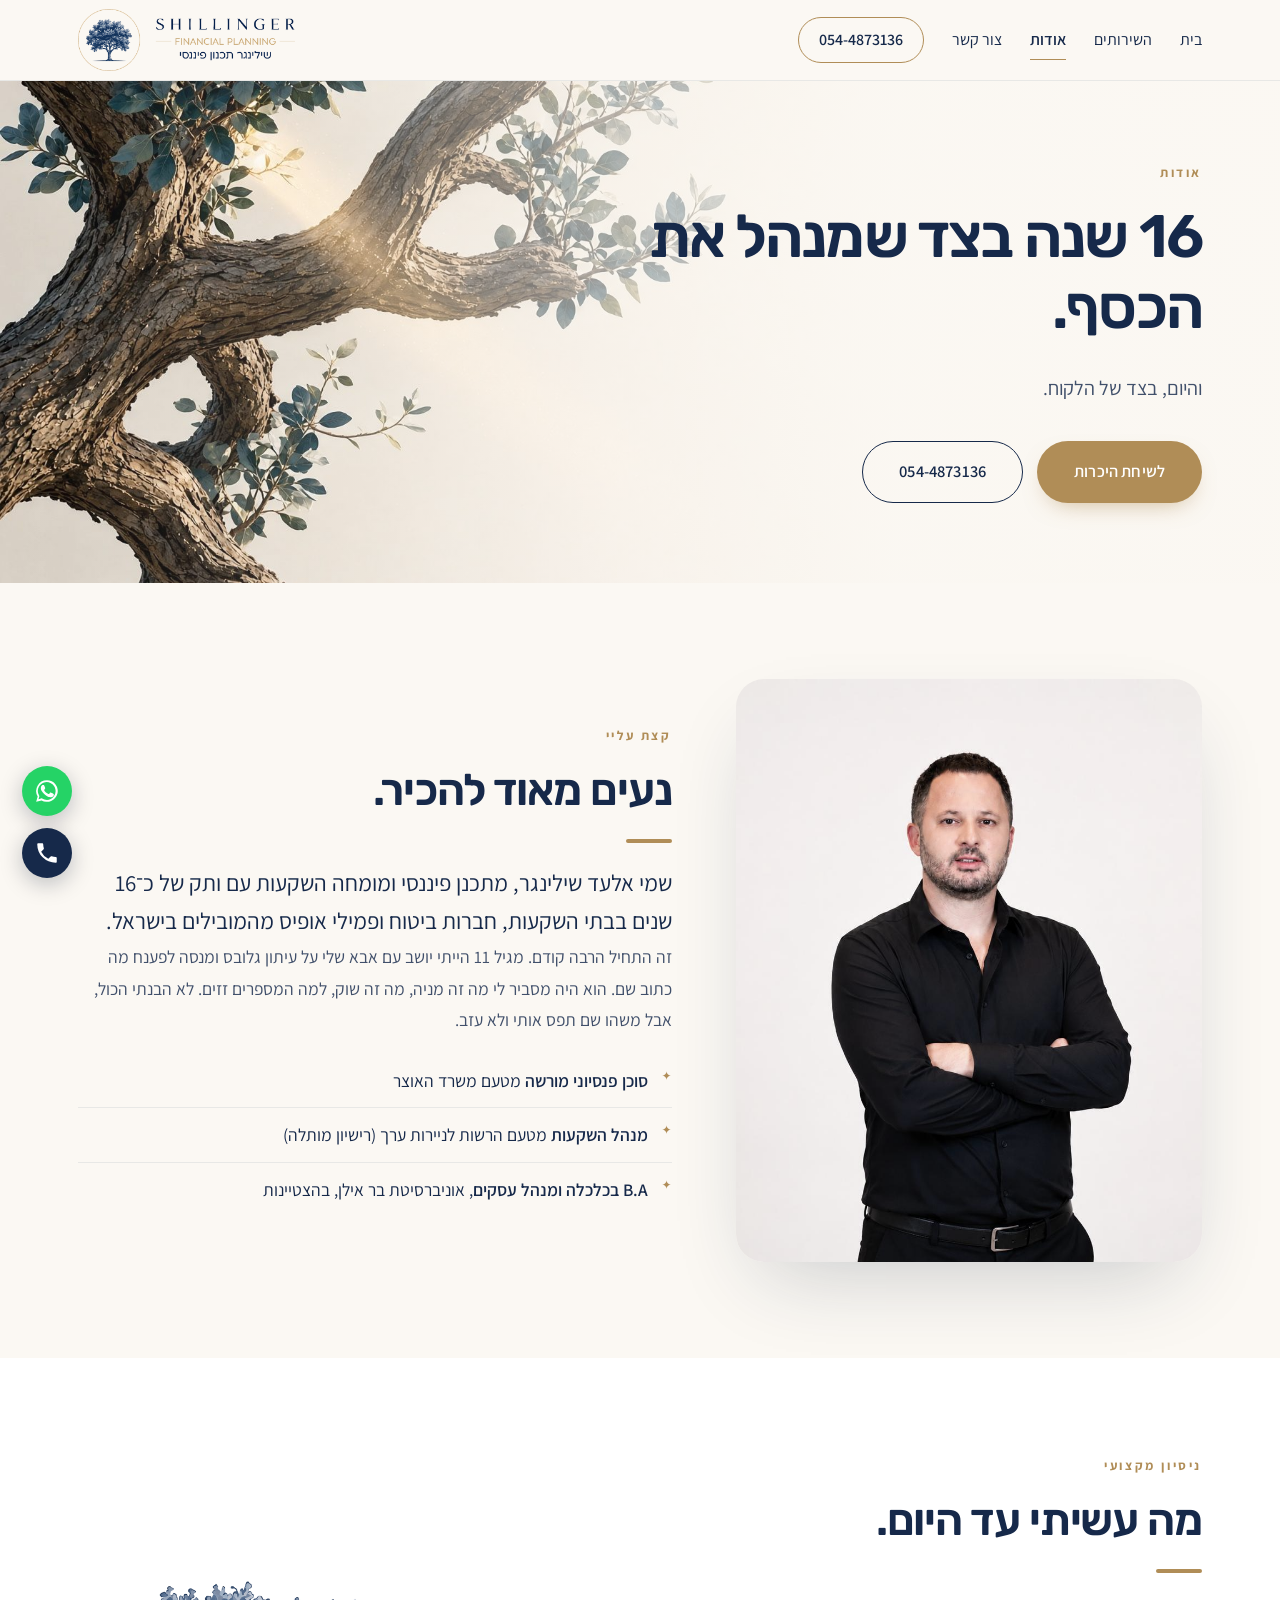
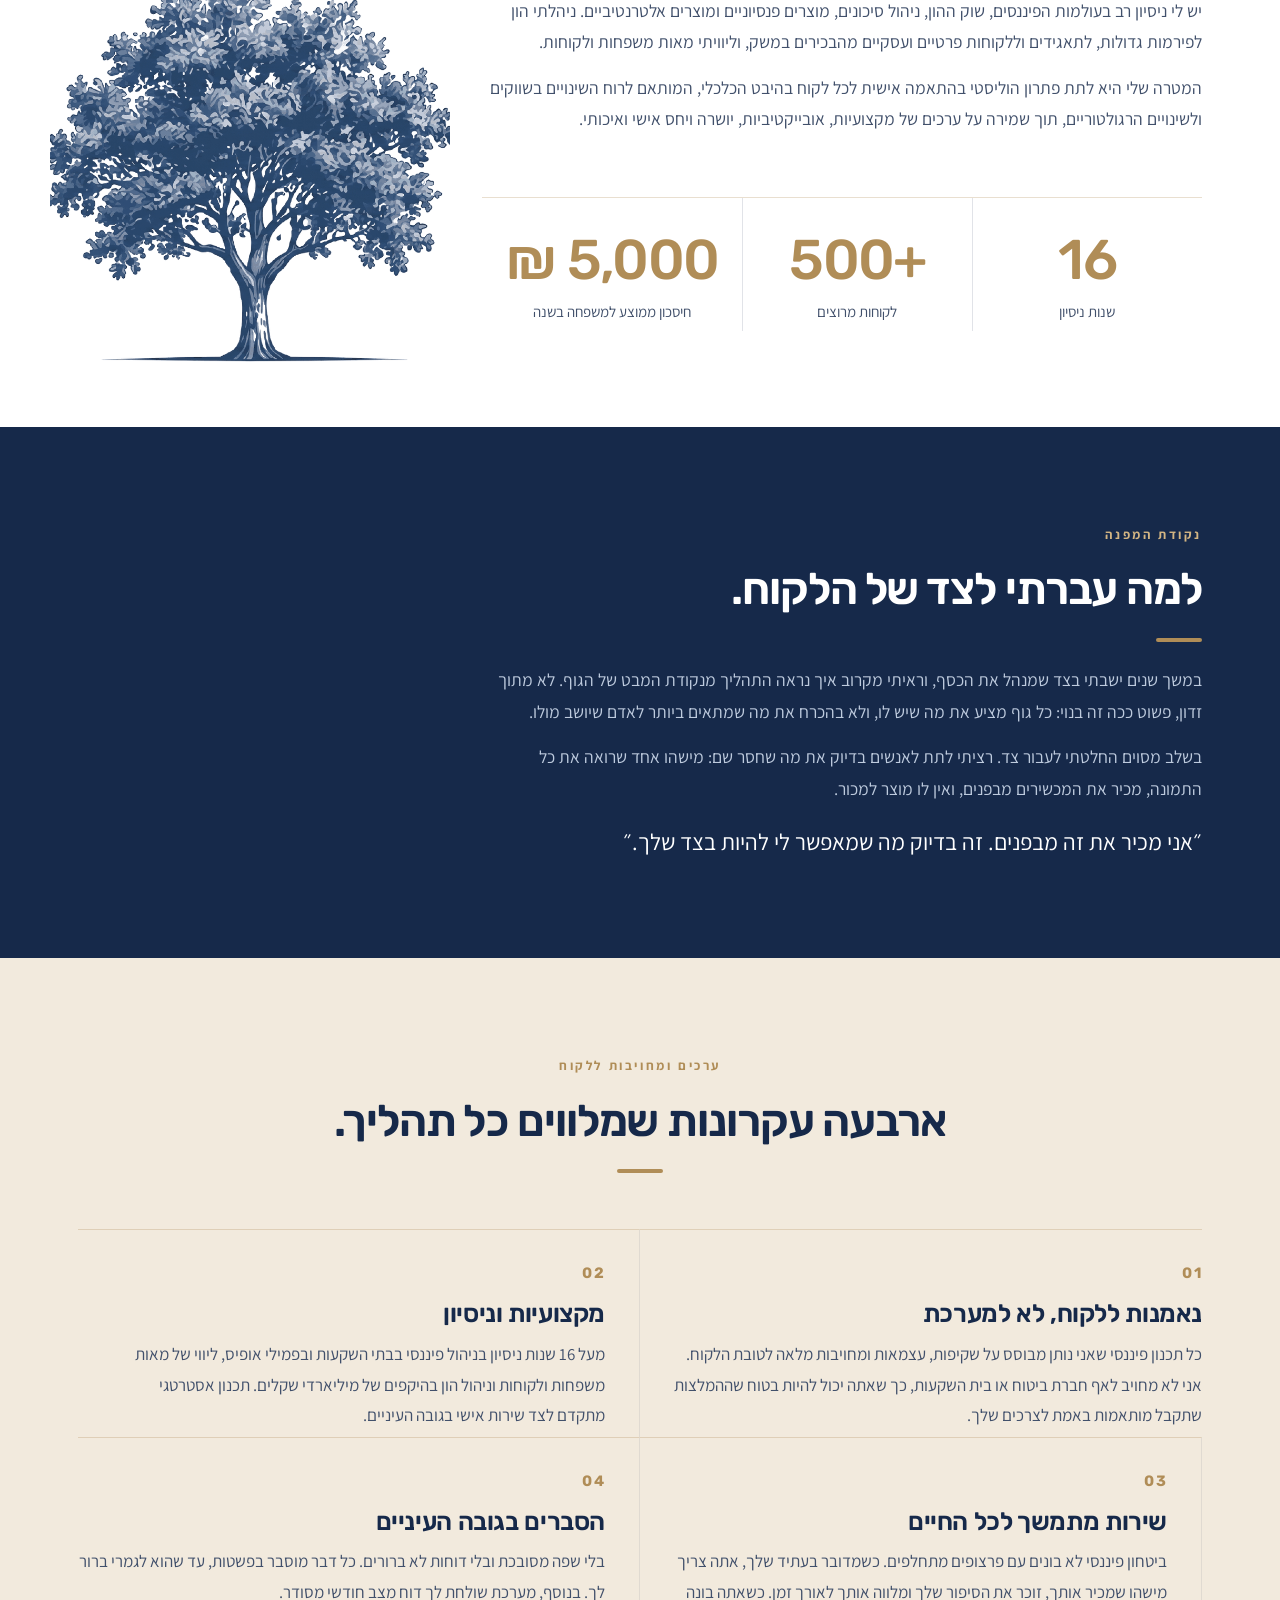
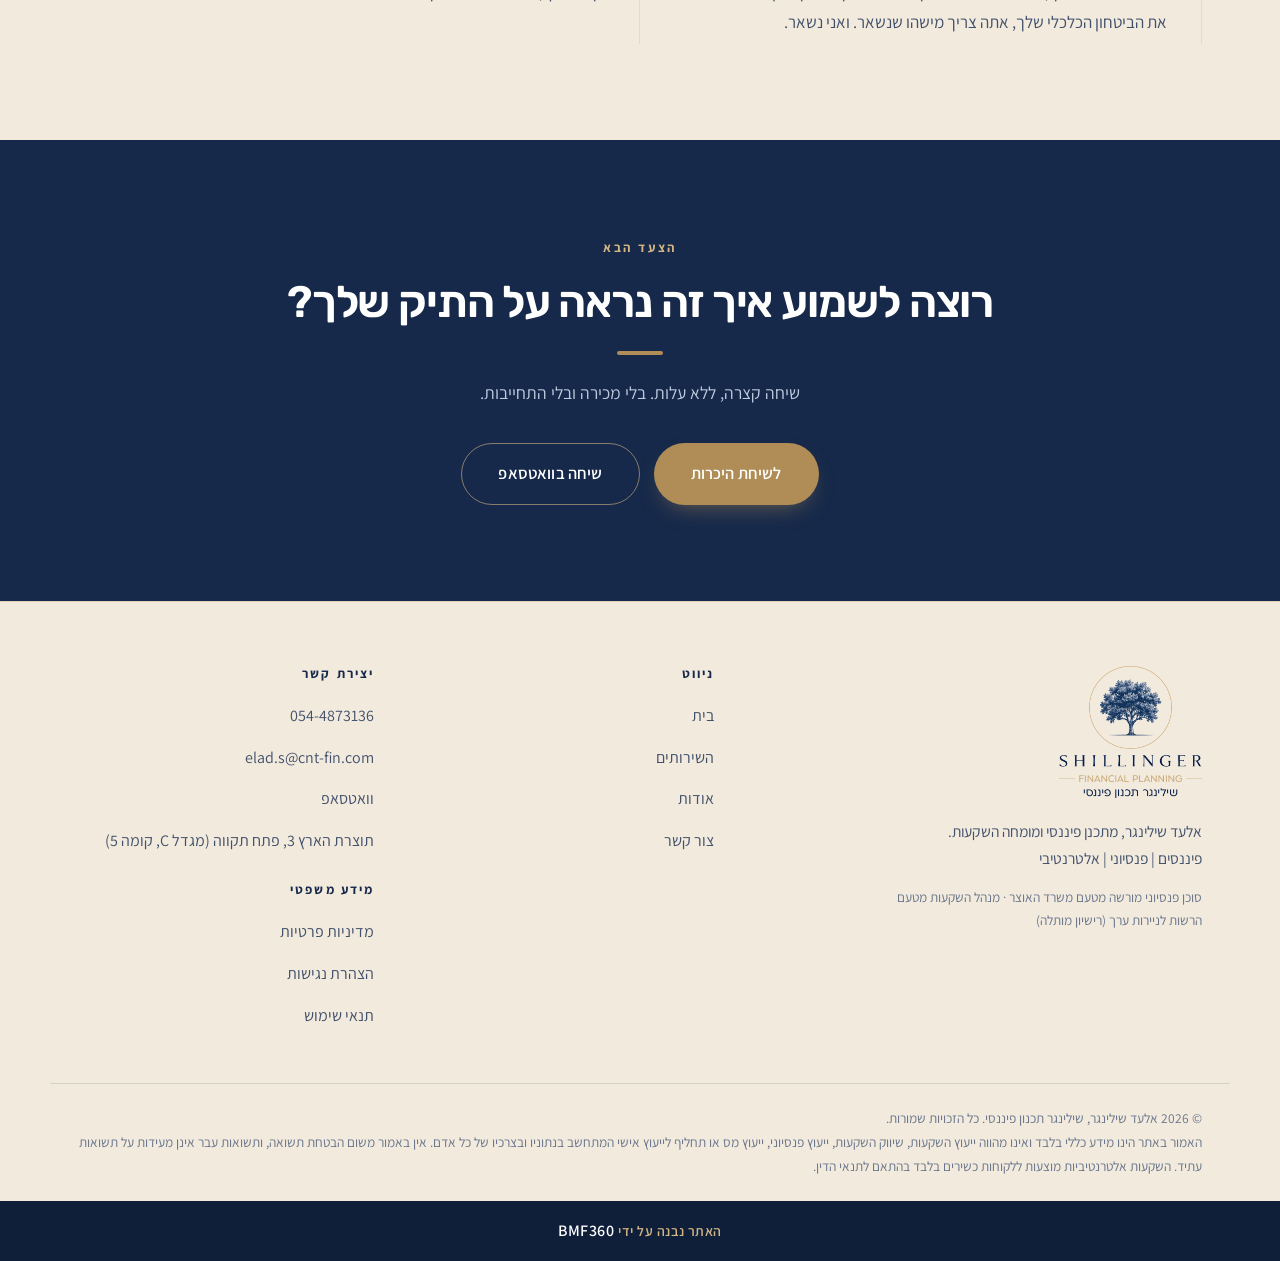
==== commit f34b7f22: "אנימציית גלילה בעמוד השירותים, ניקוי עמוד אודות והסרת עמוד המאמרים - סקשן חדש בעמוד השירותים: שבעה ת" ====
--- a/about.html
+++ b/about.html
@@ -40,7 +40,6 @@
       <a href="index.html">בית</a>
       <a href="services.html">השירותים</a>
       <a href="about.html" aria-current="page">אודות</a>
-      <a href="articles.html">מאמרים מקצועיים</a>
       <a href="contact.html">צור קשר</a>
       <a class="nav__cta" href="tel:0544873136">054-4873136</a>
     </nav>
@@ -91,8 +90,9 @@
   </div>
 </section>
 
-<section class="section section--white">
-  <div class="container reveal">
+<section class="section section--white section--tree">
+  <div class="container reveal">
+    <img class="section__tree" src="assets/img/brand/tree.png" alt="" loading="lazy">
     <div class="shead">
       <span class="eyebrow">ניסיון מקצועי</span>
       <h2>מה עשיתי עד היום.</h2>
@@ -184,56 +184,6 @@
   </div>
 </section>
 
-<section class="section section--white">
-  <div class="container reveal center">
-    <div class="shead">
-      <span class="eyebrow">שקיפות מלאה</span>
-      <h2>אין עלות מצדך.</h2>
-      <hr class="rule">
-      <p class="body">
-        שכר הטרחה של המתכנן הפיננסי משולם ישירות על ידי הגופים המלווים (בתי השקעות, חברות ביטוח או פתרונות השקעה אלטרנטיביים) שתבחר לעבוד איתם
-        במהלך התהליך. הפגישה והליווי כולו ניתנים ללא תשלום מצדך.
-      </p>
-      <p class="lead" style="margin-top:16px">
-        המבנה הזה מבטיח הלימה בין האינטרסים: ככל שהנכסים שלך יצמחו, גם שכר הטרחה יגדל בהתאם.
-      </p>
-    </div>
-  </div>
-</section>
-
-<section class="section section--cream" id="testimonials-about">
-  <div class="container reveal">
-    <div class="shead shead--center">
-      <span class="eyebrow">לקוחות ממליצים</span>
-      <h2>מה אומרים עליי</h2>
-      <hr class="rule">
-    </div>
-    <div class="tst">
-      <blockquote class="tst__feature">
-        <p>&ldquo;אחרי שנים שהרגשנו אבודים בין עשרות דוחות מחברות ביטוח ובתי השקעות, הגענו לאלעד. בפעם הראשונה מישהו עשה לנו סדר בבלגן, הסביר הכל בגובה העיניים ובנה לנו אסטרטגיה הוליסטית שמתאימה למטרות המשפחתיות שלנו. המקצועיות שלו והשירות האישי נותנים לנו המון שקט נפשי.&rdquo;</p>
-        <div class="tst__by" style="justify-content:center">דנה ורוני כהן <span>· ראייה הוליסטית</span></div>
-      </blockquote>
-      <div class="tst__grid">
-      <article class="tst__item">
-        <p>ביטחון כלכלי בונים עם מישהו שסומכים עליו. אלעד מלווה אותנו כבר תקופה ארוכה, הוא תמיד זמין לכל שאלה, מכיר את הפרטים הקטנים של המשפחה שלנו ולא מפסיק לעדכן ולבצע התאמות כשהשוק משתנה. הוא הרבה יותר ממתכנן פיננסי – הוא שותף לדרך.</p>
-        <div class="tst__by">משפחת מזרחי <span>· ליווי משפחתי מתמשך</span></div>
-      </article>
-      <article class="tst__item">
-        <p>כמנכ״ל חברה, אני רגיל לעבוד עם אנשי המקצוע הטובים ביותר. אלעד מביא איתו ניסיון אדיר מהמערכות הגדולות ביותר במשק, וזה מורגש בכל המלצה שלו. הוא אובייקטיבי לחלוטין, שקוף, ותמיד רואה את טובת הלקוח לפני הכל. מומחה אמיתי.</p>
-        <div class="tst__by">יוסי אליהו <span>· מנכ״ל חברה</span></div>
-      </article>
-      <article class="tst__item">
-        <p>הדבר שהכי הפתיע אותי אצל אלעד זה היכולת שלו לפשט דברים מורכבים. הוא לא מדבר ב׳סינית פיננסית׳. בזכות הליווי שלו, אני מרגיש שאני סוף סוף מבין איפה הכסף שלי מושקע ואיך למקסם את הטבות המס שלי. מומלץ בחום!</p>
-        <div class="tst__by">גיא לוי <span>· תכנון מס</span></div>
-      </article>
-      <article class="tst__item">
-        <p>חיפשתי לגוון את התיק שלי מעבר לשוק ההון המסורתי. אלעד פתח בפניי עולם של השקעות אלטרנטיביות שמותאמות בדיוק לפרופיל הסיכון שלי. הניסיון שלו בניהול הון וההיכרות המעמיקה עם השוק נתנו לי את הביטחון לבצע מהלכים חכמים ומושכלים.</p>
-        <div class="tst__by">איתן רובל <span>· השקעות אלטרנטיביות</span></div>
-      </article>
-      </div>
-    </div>
-  </div>
-</section>
 
 <section class="section section--navy">
   <div class="container reveal center">
@@ -268,7 +218,6 @@
         <li><a href="index.html">בית</a></li>
         <li><a href="services.html">השירותים</a></li>
         <li><a href="about.html">אודות</a></li>
-        <li><a href="articles.html">מאמרים מקצועיים</a></li>
         <li><a href="contact.html">צור קשר</a></li>
       </ul>
     </div>
--- a/assets/css/style.css
+++ b/assets/css/style.css
@@ -194,6 +194,12 @@
 }
 .hero .btn--ghost-light{color:var(--navy);border-color:var(--navy)}
 .hero .btn--ghost-light:hover{background:var(--navy);color:var(--white);border-color:var(--navy)}
+
+/* הירו שבו התמונה נראית במלואה, בלי חיתוך */
+.hero--fit .hero__bg{object-fit:contain;object-position:left center}
+@media (max-width:860px){
+  .hero--fit .hero__bg{object-position:left bottom}
+}
 
 /* עמודי משנה */
 .hero--page{min-height:min(58vh,480px)}
@@ -354,6 +360,8 @@
 /* Section head ------------------------------------------------------------ */
 .shead{max-width:var(--measure)}
 .shead--center{margin-inline:auto;text-align:center}
+.center .shead{margin-inline:auto;text-align:center}
+.center .shead .rule{margin-inline:auto}
 .shead--center .rule{margin-inline:auto}
 .shead p{margin-top:6px}
 
@@ -710,81 +718,119 @@
   letter-spacing:.12em;color:var(--gold);
 }
 
-/* ב. תמונה מלאה עם כרטיס ממוספר צף (רפרנס 3 Trove) */
-.overlay-split{
-  display:grid;grid-template-columns:1fr 1fr;align-items:stretch;
-}
-.overlay-split__media{
-  position:relative;overflow:hidden;min-height:clamp(360px,42vw,520px);
-}
-.overlay-split__media img{
-  position:absolute;inset:0;width:100%;height:100%;object-fit:cover;
-  object-position:18% center;
-}
-.overlay-split__media::after{
-  content:"";position:absolute;inset:0;background:rgba(9,21,40,.14);
-}
-.overlay-split__card{
-  position:relative;z-index:2;width:100%;max-width:460px;
-  background:var(--white);border-radius:var(--radius-lg);
-  box-shadow:var(--shadow-lg);padding:36px 34px 30px;
-}
-.overlay-split__card .eyebrow{margin-bottom:10px}
-.overlay-split__card h2{font-size:clamp(23px,2.3vw,29px);margin-bottom:4px}
-
-.numlist{list-style:none;margin:22px 0 0;padding:0}
-.numlist li{
-  display:grid;grid-template-columns:46px 1fr;gap:14px;align-items:start;
-  padding:14px 0;border-top:1px solid var(--line);
-}
-.numlist li:first-child{border-top:0;padding-top:4px}
-.numlist b{
-  font-family:var(--ff-display);font-size:23px;font-weight:500;
-  color:var(--gold);line-height:1.15;letter-spacing:-.02em;
-}
-.numlist span{font-size:15.5px;line-height:1.65;color:var(--text-soft)}
-.numlist strong{display:block;color:var(--text);font-weight:600;margin-bottom:1px;font-size:16px}
-
-/* פאנל שקט לצד התמונה */
-.overlay-split__panel{
-  background:var(--cream-2);display:flex;align-items:center;justify-content:center;
-  padding:clamp(48px,5vw,72px) 40px;
-}
-.overlay-split__inner{max-width:400px;width:100%;text-align:center}
-
-/* ג. עיגול תמונה עם טקסט בתוכו (רפרנס 3, פאנל ימני) */
-.circle-figure{
-  position:relative;width:min(330px,74vw);aspect-ratio:1;margin-inline:auto;
-  border-radius:50%;overflow:hidden;display:grid;place-items:center;
-  box-shadow:var(--shadow-md);
-}
-.circle-figure img{
-  position:absolute;inset:0;width:100%;height:100%;
-  object-fit:cover;object-position:center;
-}
-.circle-figure::after{
-  content:"";position:absolute;inset:0;
-  background:linear-gradient(210deg,rgba(9,21,40,.22) 0%,rgba(9,21,40,.58) 100%);
-}
-.circle-figure__text{
-  position:relative;z-index:2;padding:0 42px;text-align:center;
-  font-family:var(--ff-display);font-weight:500;color:#fff;
-  font-size:clamp(19px,2vw,25px);line-height:1.4;letter-spacing:-.02em;
-  text-shadow:0 1px 14px rgba(9,21,40,.35);
-}
-/* שורת נתונים בתוך הפאנל */
-.overlay-split__figures{
-  margin-top:34px;padding-top:26px;border-top:1px solid var(--gold-dim);
-  display:grid;grid-template-columns:repeat(3,1fr);gap:8px;
-}
-.overlay-split__figures div{text-align:center}
-.overlay-split__figures b{
+/* ב. רצועת נתונים (בלי תמונות) */
+.figures-band{
+  background:var(--cream-2);
+  padding:clamp(70px,7vw,110px) 0;
+}
+.figures-band h2{
+  text-align:center;max-width:16ch;margin-inline:auto;
+  font-size:clamp(30px,4.2vw,54px);line-height:1.22;letter-spacing:-.03em;
+}
+.figures-band__grid{
+  margin-top:clamp(42px,5vw,64px);padding-top:clamp(34px,3.6vw,46px);
+  border-top:1px solid var(--gold-dim);
+  display:grid;grid-template-columns:repeat(3,1fr);gap:26px;
+}
+.figures-band__grid div{text-align:center}
+.figures-band__grid b{
   display:block;font-family:var(--ff-display);font-weight:500;
-  font-size:clamp(24px,2.4vw,32px);line-height:1.1;letter-spacing:-.03em;
+  font-size:clamp(40px,5.6vw,72px);line-height:1.05;letter-spacing:-.04em;
   color:var(--gold);white-space:nowrap;
 }
-.overlay-split__figures span{
-  display:block;margin-top:8px;font-size:13.5px;line-height:1.45;color:var(--text-soft);
+.figures-band__grid span{
+  display:block;margin-top:12px;font-size:clamp(15px,1.4vw,17.5px);
+  line-height:1.45;color:var(--text-soft);
+}
+@media (max-width:720px){
+  .figures-band__grid{grid-template-columns:1fr;gap:32px}
+}
+
+
+/* עץ נלווה לצד סקשן טקסט */
+.section--tree .container{position:relative}
+.section__tree{
+  position:absolute;left:0;bottom:64px;width:min(36%,400px);height:auto;
+  opacity:.9;pointer-events:none;user-select:none;
+}
+@media (max-width:1080px){
+  .section__tree{width:44%;opacity:.5;bottom:0}
+}
+@media (max-width:720px){
+  .section__tree{display:none}
+}
+
+/* ה. תחומי התמחות: כותרות ענקיות שמתחלפות בגלילה */
+.stack{background:var(--white)}
+.stack__scroll{height:640vh;position:relative}
+.stack__sticky{position:sticky;top:0;height:100vh;display:flex;align-items:center;overflow:hidden}
+.stack__grid{
+  display:grid;grid-template-columns:1fr 1.25fr;gap:clamp(28px,4vw,72px);
+  align-items:center;padding-block:0;
+}
+.stack__aside .rule{margin:18px 0}
+.stack__lead{font-size:clamp(24px,2.4vw,32px)}
+.stack__aside p{color:var(--text-soft);font-size:16.5px;line-height:1.7;max-width:34ch}
+
+.stack__meter{position:relative;width:74px;height:74px;margin-top:30px}
+.stack__meter svg{width:100%;height:100%;transform:rotate(-90deg)}
+.stack__meter circle{fill:none;stroke-width:5;stroke-linecap:round}
+.stack__ring-bg{stroke:var(--gold-dim)}
+.stack__ring{
+  stroke:var(--gold);stroke-dasharray:263.9;
+  stroke-dashoffset:calc(263.9 - 263.9 * var(--prog, 0));
+}
+.stack__count{
+  position:absolute;inset:0;display:grid;place-items:center;
+  font-family:var(--ff-display);font-weight:500;font-size:17px;color:var(--text);
+}
+
+.stack__dots{display:flex;gap:9px;margin-top:26px}
+.stack__dot{
+  width:22px;height:22px;padding:0;border:0;background:none;cursor:pointer;
+  display:grid;place-items:center;
+}
+.stack__dot span{
+  width:8px;height:8px;border-radius:50%;background:var(--gold-dim);
+  transition:background .3s ease,transform .3s ease;
+}
+.stack__dot.is-on span{background:var(--gold);transform:scale(1.5)}
+
+.stack__panels{position:relative;min-height:clamp(300px,42vh,420px)}
+.stack__panel{
+  position:absolute;inset-inline:0;top:50%;transform:translateY(-40%);
+  opacity:0;visibility:hidden;transition:opacity .5s ease,transform .5s ease;
+}
+.stack__panel.is-on{opacity:1;visibility:visible;transform:translateY(-50%)}
+.stack__n{
+  display:block;font-family:var(--ff-display);font-weight:500;
+  font-size:15px;letter-spacing:.14em;color:var(--gold);margin-bottom:14px;
+}
+.stack__panel h2{
+  font-size:clamp(34px,5.6vw,76px);line-height:1.04;letter-spacing:-.04em;margin:0;
+}
+.stack__panel p{
+  margin-top:20px;max-width:40ch;color:var(--text-soft);
+  font-size:clamp(16px,1.5vw,18.5px);line-height:1.7;
+}
+.stack__link{
+  display:inline-block;margin-top:22px;font-weight:600;color:var(--gold);
+  text-decoration:none;border-bottom:1px solid var(--gold-dim);padding-bottom:2px;
+}
+.stack__link:hover{border-bottom-color:var(--gold)}
+
+@media (max-width:980px){
+  .stack__scroll{height:auto}
+  .stack__sticky{position:static;height:auto;padding-block:70px}
+  .stack__grid{grid-template-columns:1fr;gap:34px}
+  .stack__meter{display:none}
+  .stack__dots{display:none}
+  .stack__panels{position:static;min-height:0;display:grid;gap:44px}
+  .stack__panel{position:static;transform:none;opacity:1;visibility:visible}
+  .stack__panel h2{font-size:clamp(28px,7vw,40px)}
+}
+@media (prefers-reduced-motion:reduce){
+  .stack__panel{transition:none}
 }
 
 /* ד. הלוגואים על תמונת העץ (רפרנס 2 iaculus) */
@@ -823,15 +869,10 @@
 }
 
 @media (max-width:1080px){
-  .overlay-split{grid-template-columns:1fr}
-  .overlay-split__media{min-height:0;padding:56px 24px}
-  .overlay-split__card{max-width:520px}
-  .overlay-split__panel{padding:60px 24px}
   .svc__media{margin:-44px -22px 24px;height:190px}
 }
 @media (max-width:720px){
   .svc__media{margin:-44px -22px 22px;height:180px}
-  .numlist li{grid-template-columns:42px 1fr;gap:12px}
 }
 
 /* Reveal ------------------------------------------------------------------ */
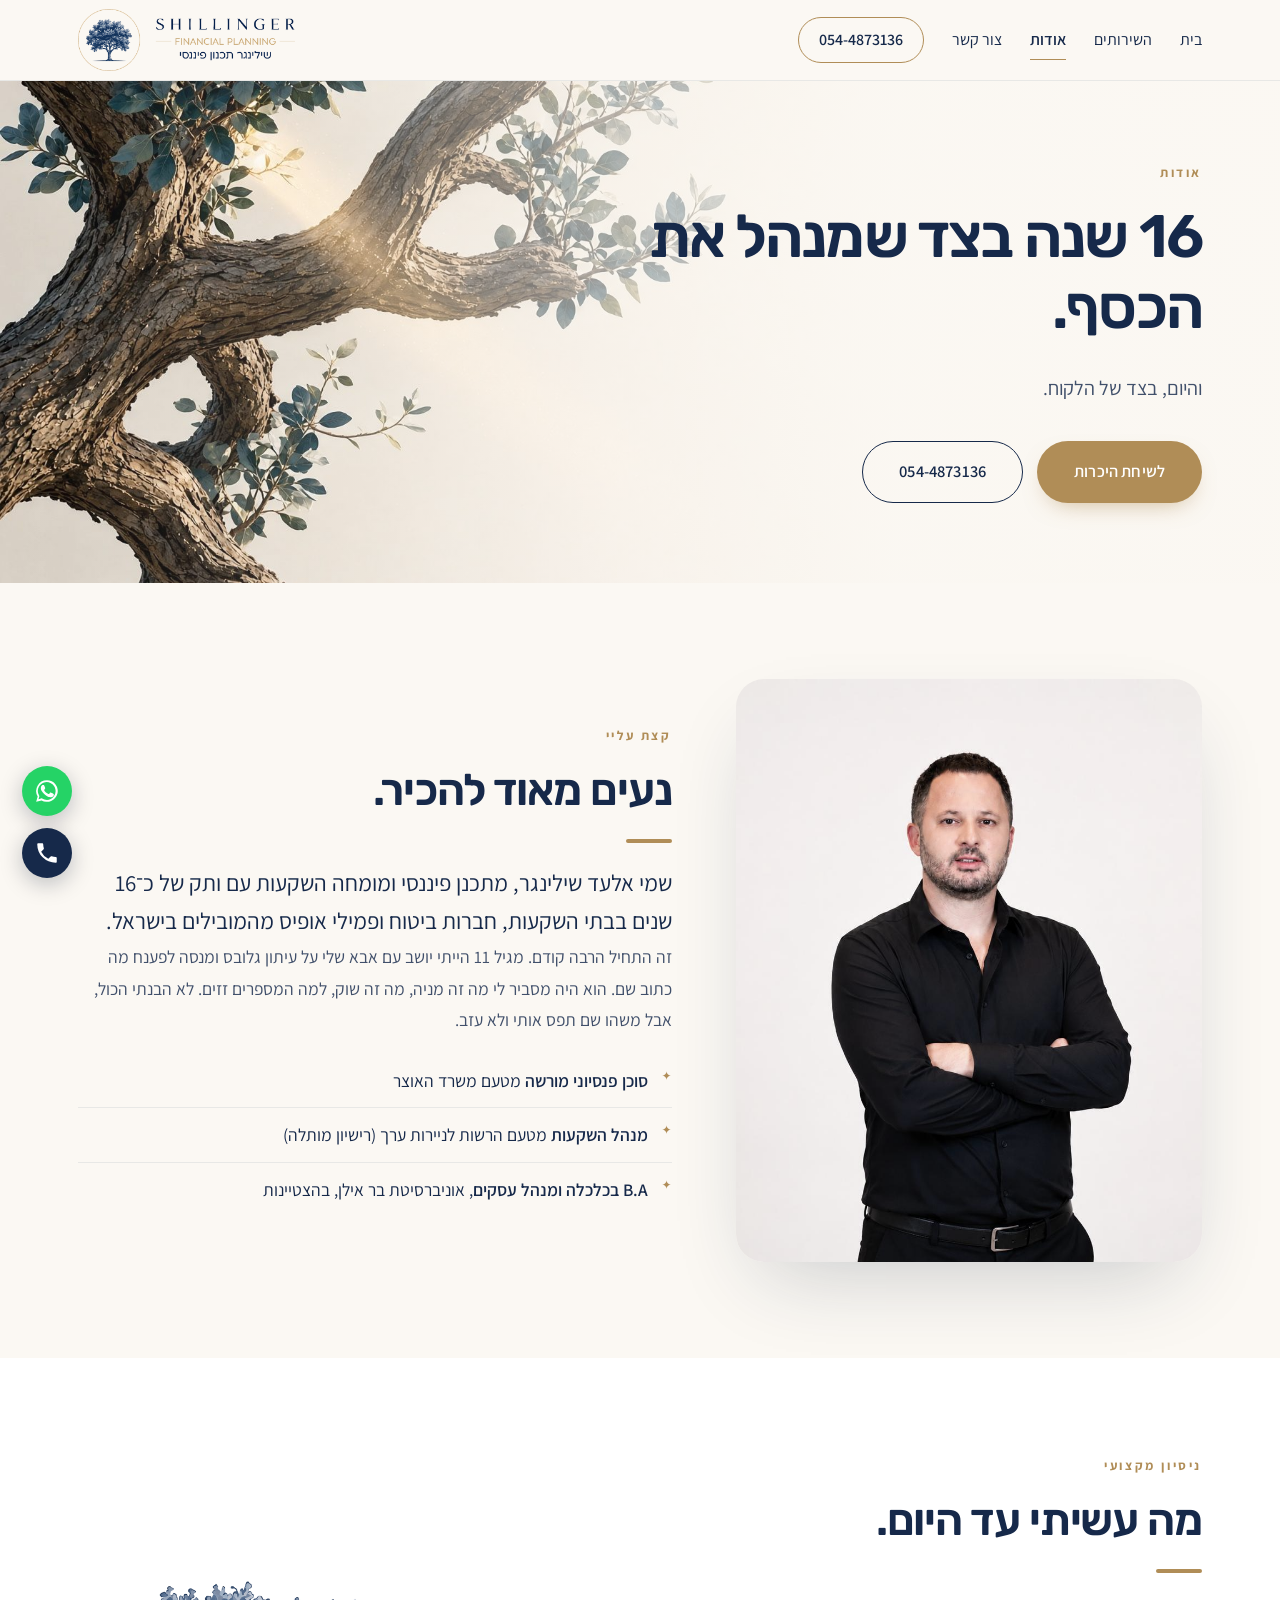
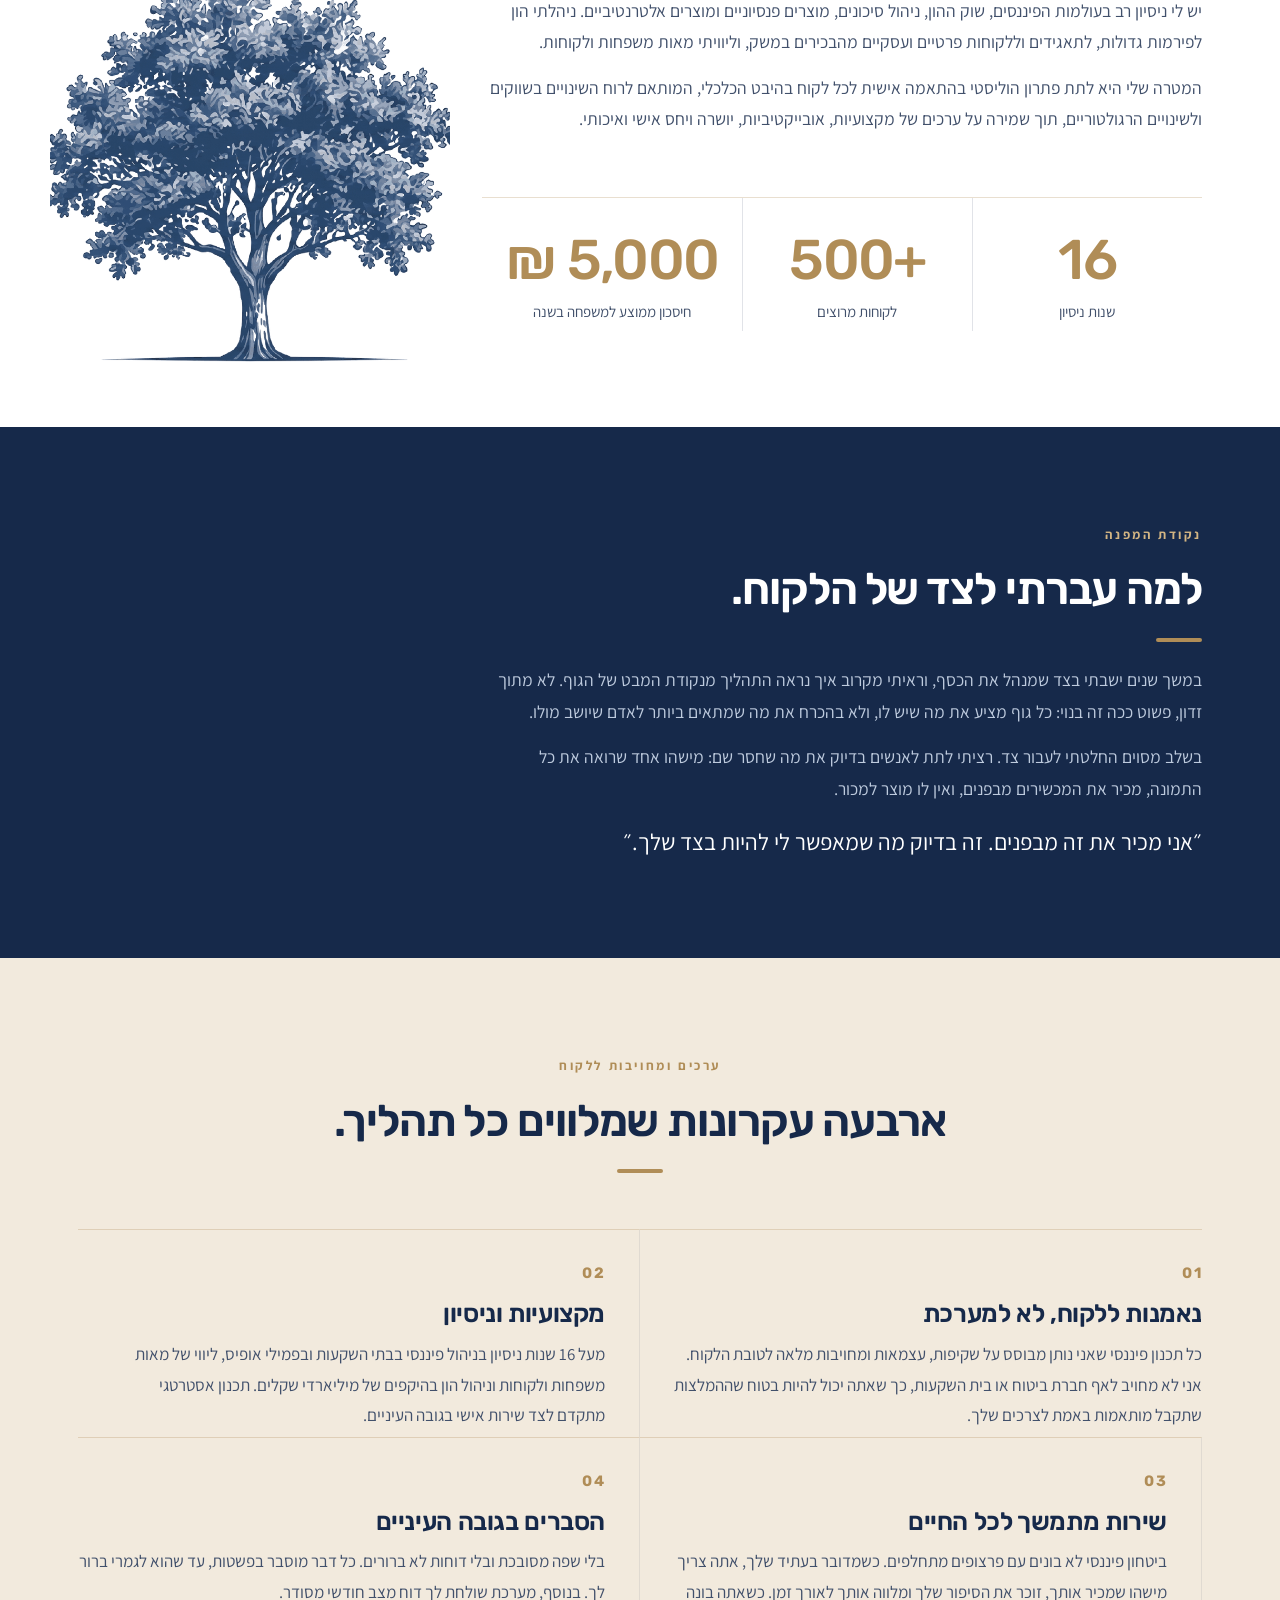
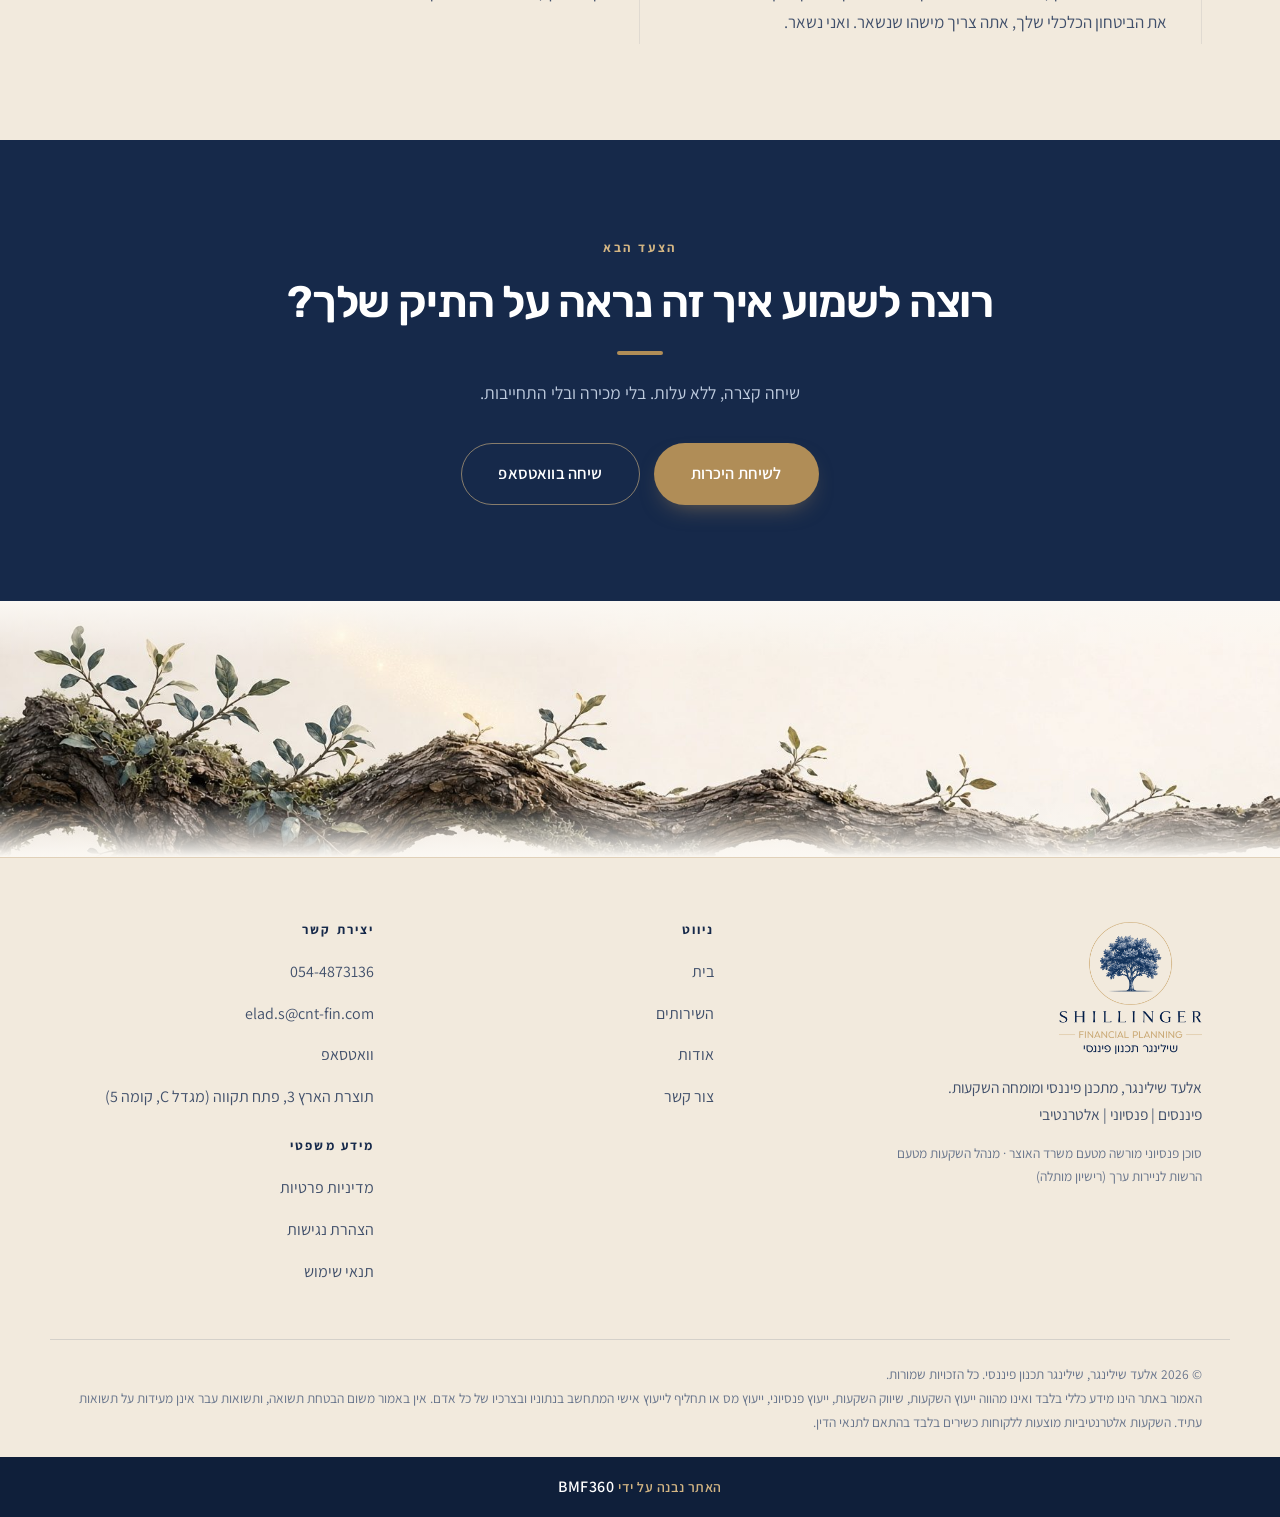
==== commit 7eb38d17: "רצועת העץ מעל הפוטר בכל האתר, ועדכון העמודים המשפטיים - רצועת הענף הועברה מעמוד הבית לתבנית הפוטר, כ" ====
--- a/about.html
+++ b/about.html
@@ -200,6 +200,7 @@
   </div>
 </section>
 
+<div class="branch-band" aria-hidden="true"></div>
 <footer class="footer">
   <div class="footer__inner">
     <div class="footer__brand">
